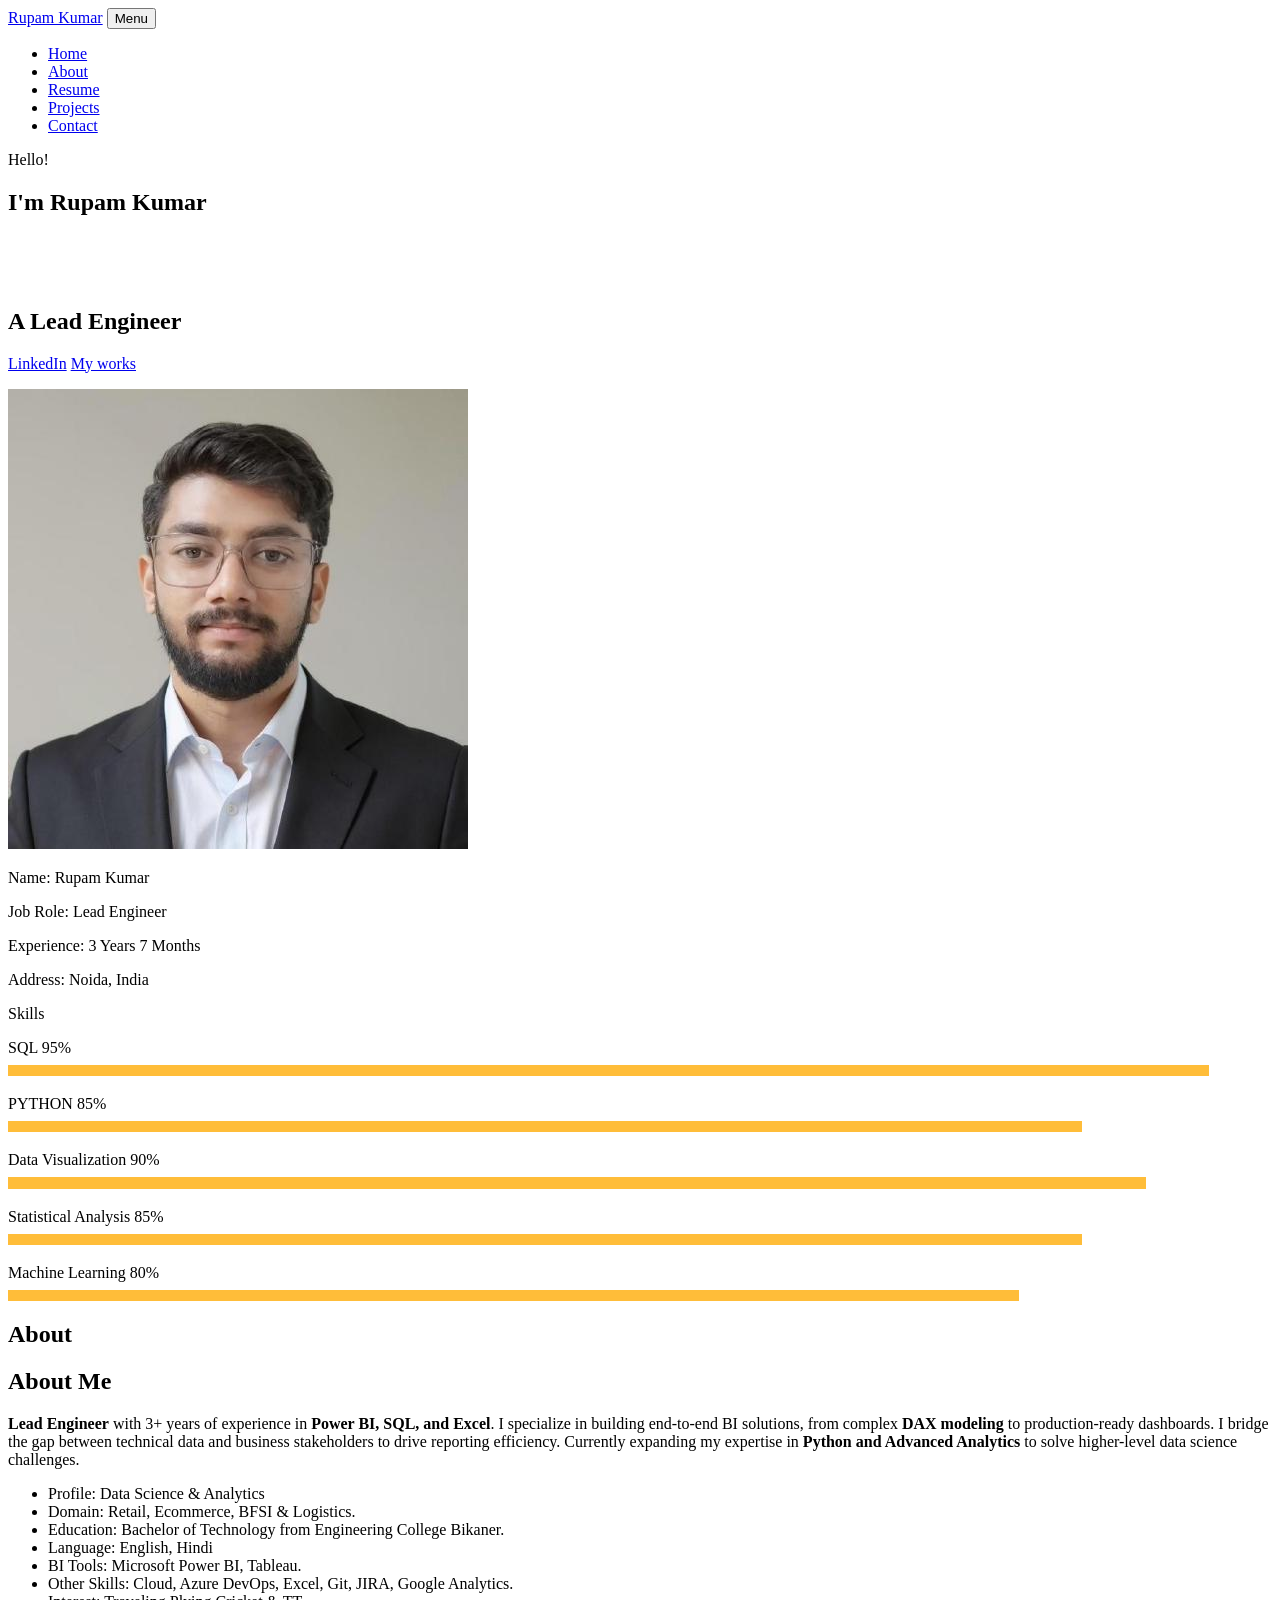
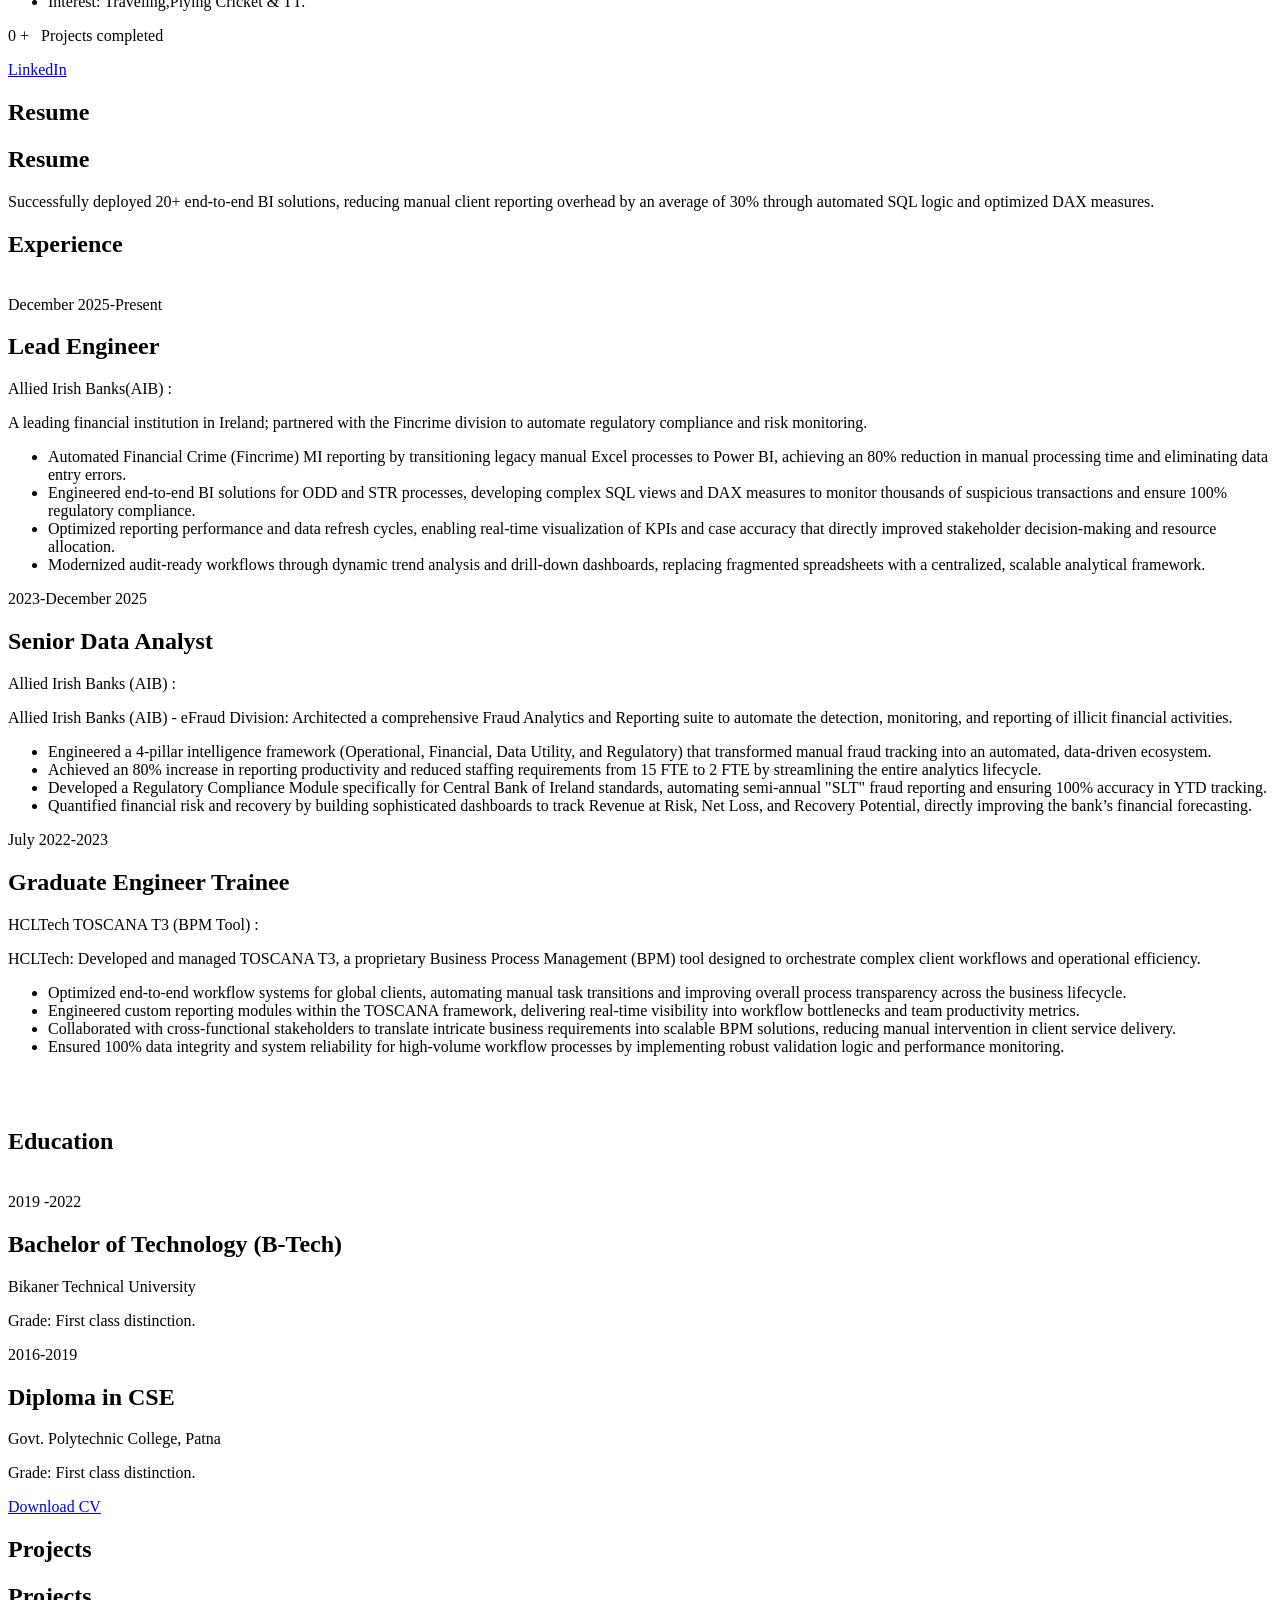
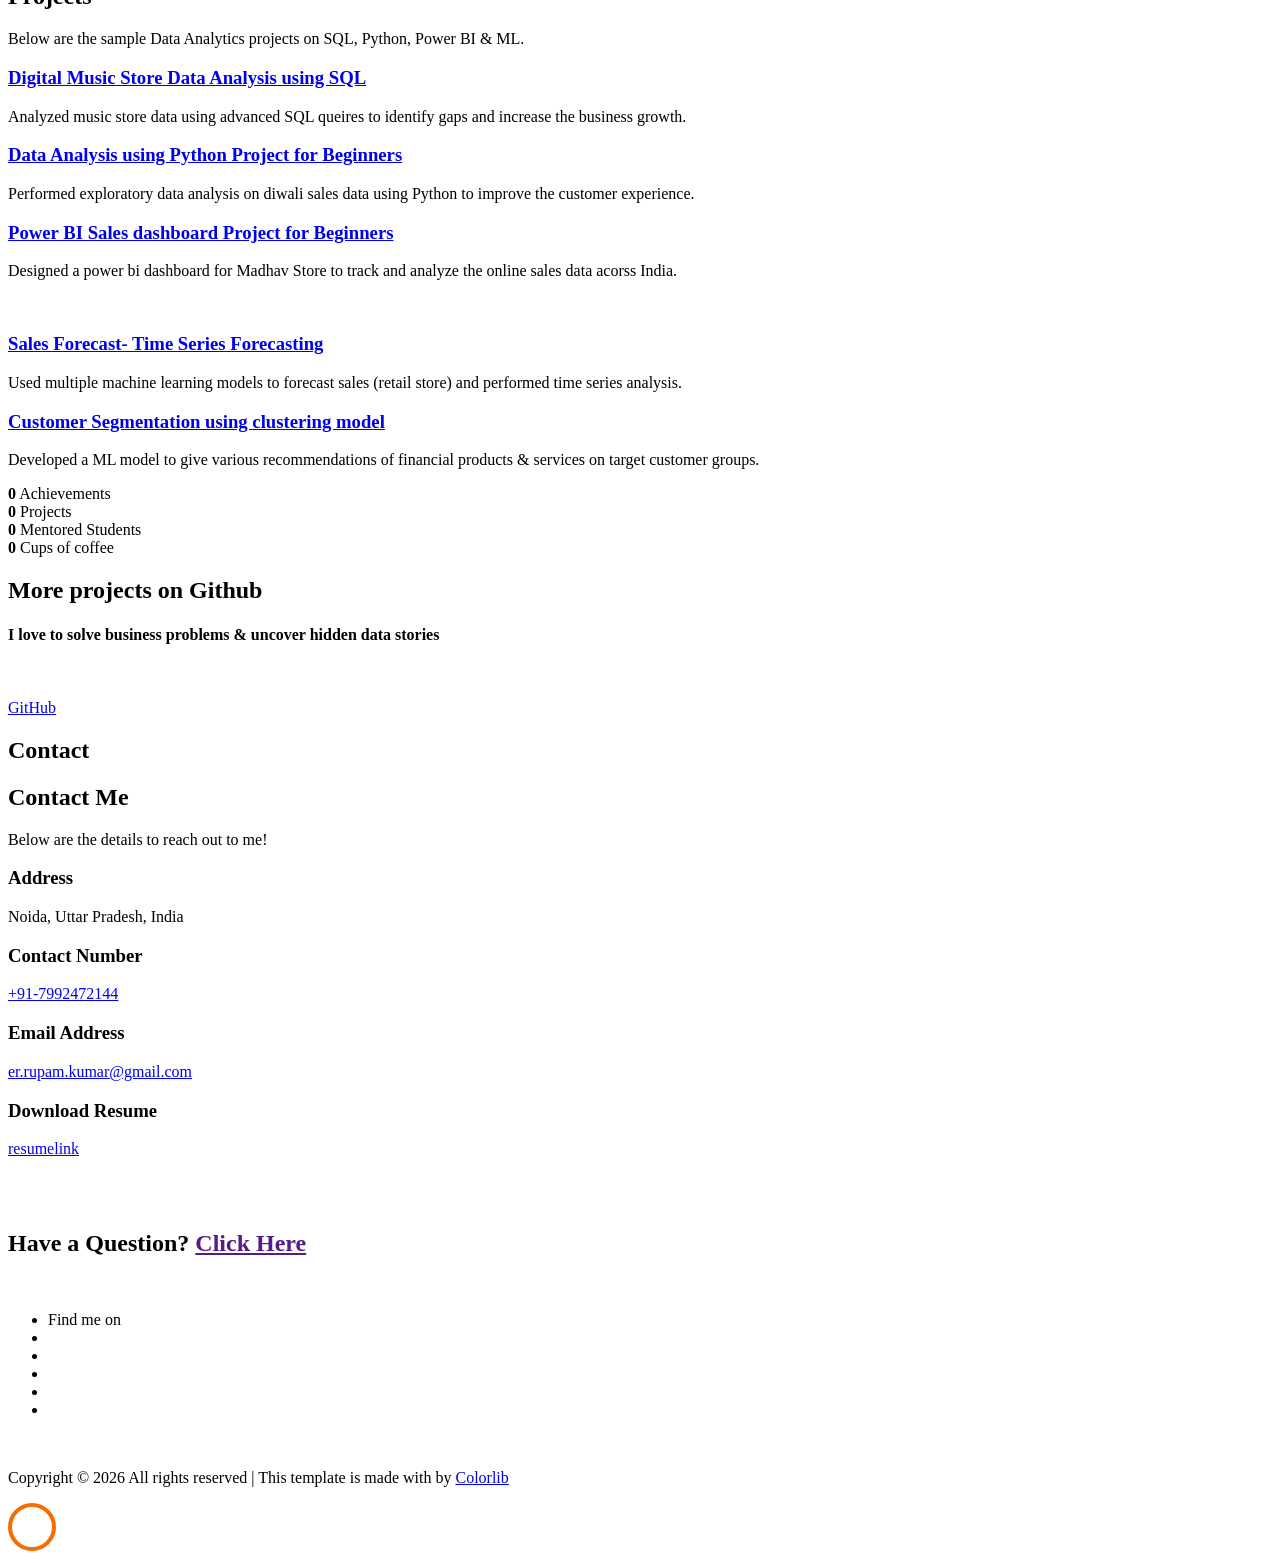
==== index.html @ 44537938 "Initial commit - portfolio website" ====
<!DOCTYPE html>
<html lang="en">

<head>
	<title>Rupam Kumar Portfolio</title>
	<meta charset="utf-8">
	<meta name="viewport" content="width=device-width, initial-scale=1, shrink-to-fit=no">

	<link href="https://fonts.googleapis.com/css?family=Poppins:100,200,300,400,500,600,700,800,900" rel="stylesheet">

	<link rel="stylesheet" href="css/open-iconic-bootstrap.min.css">
	<link rel="stylesheet" href="css/animate.css">

	<link rel="stylesheet" href="css/owl.carousel.min.css">
	<link rel="stylesheet" href="css/owl.theme.default.min.css">
	<link rel="stylesheet" href="css/magnific-popup.css">

	<link rel="stylesheet" href="css/aos.css">

	<link rel="stylesheet" href="css/ionicons.min.css">

	<link rel="stylesheet" href="css/flaticon.css">
	<link rel="stylesheet" href="css/icomoon.css">
	<link rel="stylesheet" href="css/style.css">



	<style>
		/*======================================
//--//-->   ABOUT
======================================*/

		.about-mf .box-shadow-full {
			padding-top: 4rem;
			padding-bottom: 4rem;
		}

		.about-mf .about-img {
			margin-bottom: 2rem;
		}

		.about-mf .about-img img {
			margin-left: 10px;
		}


		.skill-mf .progress {
			/* background-color: #cde1f8; */
			margin: .5rem 0 1.2rem 0;
			border-radius: 0;
			height: .7rem;
		}

		.skill-mf .progress .progress-bar {
			height: .7rem;
			background-color: #ffbd39;
		}


		/* Animation styles */
		#typing-animation {
			position: relative;
			font-size: 30px;
			font-weight: bold;
			color: rgb(255, 255, 255);
			overflow: hidden;
			white-space: nowrap;
			animation: typing 3s steps(20, end) infinite;
		}

		#typing-animation:before {
			content: "";
			/* position: absolute; */
			top: 0;
			left: 0;
			width: 0;
			height: 100%;
			background-color: #ccc;
			animation: typing-cursor 0.5s ease-in-out infinite;
		}

		@keyframes typing {
			from {
				width: 0;
			}

			to {
				width: 100%;
			}
		}

		@keyframes typing-cursor {
			from {
				width: 5px;
			}

			to {
				width: 0;
			}
		}


		/* project image zoom effect */

		.zoom-effect {
			overflow: hidden;
			transition: transform 0.3s ease-out;
		}

		.zoom-effect:hover {
			transform: scale(1.1);
		}
	</style>


</head>

<body data-spy="scroll" data-target=".site-navbar-target" data-offset="300">


	<nav class="navbar navbar-expand-lg navbar-dark ftco_navbar ftco-navbar-light site-navbar-target" id="ftco-navbar">
		<div class="container">
			<a class="navbar-brand" href="index.html">Rupam Kumar</a>
			<button class="navbar-toggler js-fh5co-nav-toggle fh5co-nav-toggle" type="button" data-toggle="collapse"
				data-target="#ftco-nav" aria-controls="ftco-nav" aria-expanded="false" aria-label="Toggle navigation">
				<span class="oi oi-menu"></span> Menu
			</button>

			<div class="collapse navbar-collapse" id="ftco-nav">
				<ul class="navbar-nav nav ml-auto">
					<li class="nav-item"><a href="#home-section" class="nav-link"><span>Home</span></a></li>
					<li class="nav-item"><a href="#about-section" class="nav-link"><span>About</span></a></li>
					<li class="nav-item"><a href="#resume-section" class="nav-link"><span>Resume</span></a></li>
					<li class="nav-item"><a href="#project-section" class="nav-link"><span>Projects</span></a></li>
					<li class="nav-item"><a href="#contact-section" class="nav-link"><span>Contact</span></a></li>
				</ul>
			</div>
		</div>
	</nav>
	<section id="home-section" class="hero">
		<div class="home-slider  owl-carousel">
			<div class="slider-item ">
				<div class="overlay"></div>
				<div class="container">
					<div class="row d-md-flex no-gutters slider-text align-items-end justify-content-end"
						data-scrollax-parent="true">
						<div class="one-third js-fullheight order-md-last img"
							style="background-image:url(images/rk1.jpeg);">
							<div class="overlay"></div>
						</div>
						<div class="one-forth d-flex  align-items-center ftco-animate"
							data-scrollax=" properties: { translateY: '70%' }">
							<div class="text">
								<span class="subheading">Hello!</span>
								<h1 class="mb-4 mt-3">I'm <span>Rupam Kumar</span></h1>

								<!-- Element to contain animated typing -->
								<span id="typing-animation"></span>

								<script>

									// Initialize the typing animation
									const typingAnimationElement = document.getElementById('typing-animation');

									// Create an array of typing text
									//const typingTexts = [
									//		'Engineer  ',
									//		'YouTuber  ',
									//		'Teacher   ',
									//];

									// Create a function to display the typing animation for a given text
									function playTypingAnimation(text) {
										// Loop through each character and add it to the element
										for (let i = 0; i < text.length; i++) {
											setTimeout(() => {
												typingAnimationElement.textContent += text[i];
											}, i * 200); // Increase the delay to slow down the typing animation
										}

										// Once the animation is complete, reset the text and start over
										setTimeout(() => {
											typingAnimationElement.textContent = '';
											playTypingAnimation(typingTexts[(typingTexts.indexOf(text) + 1) % typingTexts.length]);
										}, text.length * 200);
									}

									// Start the typing animation loop
									playTypingAnimation(typingTexts[0]);

								</script>

								<br>
								<br>
								<h2>A Lead Engineer</h2>
								<!-- <h2 class="d-flex" style="margin-bottom: 0">With over 5 years of experience</h2> -->
								<!-- <br> -->
								<p><a href="https://www.linkedin.com/in/rupam-kumar/"
										class="btn btn-primary py-3 px-4">LinkedIn</a>
									<a href="https://github.com/errupamkumar"
										class="btn btn-white btn-outline-white py-3 px-4">My works</a>
								</p>
							</div>
						</div>
					</div>
				</div>
			</div>
		</div>
	</section>



	<section class="ftco-about img ftco-section ftco-no-pb" id="about-section">
		<div class="container">
			<div class="row">
				<div class="row d-flex align-items-stretch">
					<!-- <div class="row d-flex"> -->
					<div class="col-md-6 col-lg-5 d-flex">
						<div class="img-about img d-flex align-items-stretch">
							<div class="overlay">
								<div class="row">
									<div class="col-sm-6 col-md-5">
										<div class="about-img">
											<img src="images/rupam_image.jpg" class="img-fluid rounded b-shadow-a"
												alt="">
										</div>
									</div>
									<!-- Details next to profile image -->
									<div class="col-sm-6 col-md-7">
										<div class="about-info">
											<p><span class="title-s">Name: </span> <span>Rupam Kumar</span></p>
											<p><span class="title-s">Job Role: </span> <span>Lead Engineer</span>
											</p>
											<p><span class="title-s">Experience: </span> <span>3 Years 7 Months</span>
											</p>
											<p><span class="title-s">Address: </span> <span>Noida, India</span></p>
										</div>
									</div>
								</div>

								<div class="skill-mf">
									<p class="title-s">Skills</p>
									<span>SQL</span> <span class="pull-right">95%</span>
									<div class="progress">
										<div class="progress-bar" role="progressbar" style="width: 95%;"
											aria-valuenow="95" aria-valuemin="0" aria-valuemax="100"></div>
									</div>

									<span>PYTHON</span> <span class="pull-right">85%</span>
									<div class="progress">
										<div class="progress-bar" role="progressbar" style="width: 85%"
											aria-valuenow="85" aria-valuemin="0" aria-valuemax="100"></div>
									</div>

									<span>Data Visualization</span> <span class="pull-right">90%</span>
									<div class="progress">
										<div class="progress-bar" role="progressbar" style="width: 90%"
											aria-valuenow="90" aria-valuemin="0" aria-valuemax="100"></div>
									</div>

									<span>Statistical Analysis</span> <span class="pull-right">85%</span>
									<div class="progress">
										<div class="progress-bar" role="progressbar" style="width: 85%"
											aria-valuenow="85" aria-valuemin="0" aria-valuemax="100"></div>
									</div>

									<span>Machine Learning</span> <span class="pull-right">80%</span>
									<div class="progress">
										<div class="progress-bar" role="progressbar" style="width: 80%"
											aria-valuenow="80" aria-valuemin="0" aria-valuemax="100"></div>
									</div>
								</div>
							</div>
						</div>
					</div>

					<div class="col-md-6 col-lg-7 pl-lg-5 pb-5">
						<div class="row justify-content-start pb-3">
							<div class="col-md-12 heading-section ftco-animate">

								<h1 class="big">About</h1>
								<h2 class="mb-4">About Me</h2>

								<p>
									<strong>Lead Engineer</strong> with 3+ years of experience in <strong>Power BI, SQL,
										and Excel</strong>.
									I specialize in building end-to-end BI solutions, from complex <strong>DAX
										modeling</strong> to
									production-ready dashboards. I bridge the gap between technical data and business
									stakeholders to
									drive reporting efficiency. Currently expanding my expertise in <strong>Python and
										Advanced Analytics</strong>
									to solve higher-level data science challenges.
								</p>
								<ul class="about-info mt-4 px-md-0 px-2">
									<li class="d-flex"><span>Profile:</span> <span>Data Science &amp; Analytics</span>
									</li>
									<li class="d-flex"><span>Domain:</span> <span>Retail, Ecommerce, BFSI &amp;
											Logistics.</span></li>
									<li class="d-flex"><span>Education:</span> <span>Bachelor of Technology from
											Engineering College Bikaner.</span></li>
									<li class="d-flex"><span>Language:</span> <span>English, Hindi</span></li>
									<li class="d-flex"><span>BI Tools:</span> <span>Microsoft Power BI,
											Tableau.</span></li>
									<li class="d-flex"><span>Other Skills:</span> <span>Cloud, Azure DevOps, Excel, Git,
											JIRA, Google Analytics.</span></li>
									<li class="d-flex"><span>Interest:</span> <span>Traveling,Plying Cricket &
											TT.</span></li>

								</ul>
							</div>
						</div>


						<div class="counter-wrap ftco-animate d-flex mt-md-3">
							<div class="text">
								<p class="mb-4">
									<span class="number" data-number="20">0</span> <span>+</span>
									<span>&nbsp; Projects completed</span>
								</p>
								<p><a href="https://www.linkedin.com/in/rupam-kumar/"
										class="btn btn-primary py-3 px-3">LinkedIn</a></p>
							</div>
						</div>
					</div>
				</div>
			</div>
		</div>
	</section>




	<section class="ftco-section ftco-no-pb" id="resume-section">
		<div class="container">
			<div class="row justify-content-center pb-5">
				<div class="col-md-10 heading-section text-center ftco-animate">
					<h1 class="big big-2">Resume</h1>
					<h2 class="mb-4">Resume</h2>
					<p>Successfully deployed 20+ end-to-end BI solutions, reducing manual client reporting overhead by
						an average of 30% through automated SQL logic and optimized DAX measures.</p>
				</div>
			</div>

			<div class="row">
				<h1 class="big-4">Experience</h1>
				<div class="underline"></div>
			</div>
			<br>

			<div class="row">
				<div class="col-md-6">
					<div class="resume-wrap ftco-animate">
						<span class="date">December 2025-Present</span>
						<h2>Lead Engineer</h2>
						<span class="position">Allied Irish Banks(AIB) :</span>
						<p class="mt-4">A leading financial institution in Ireland; partnered with the Fincrime division
							to automate regulatory compliance and risk monitoring.

						<ul>
							<li>Automated Financial Crime (Fincrime) MI reporting by transitioning legacy manual Excel
								processes to Power BI, achieving an 80% reduction in manual processing time and
								eliminating data entry errors.</li>
							<li>Engineered end-to-end BI solutions for ODD and STR processes, developing complex SQL
								views and
								DAX measures to monitor thousands of suspicious transactions and ensure 100% regulatory
								compliance.</li>
							<li>Optimized reporting performance and data refresh cycles, enabling real-time
								visualization of KPIs and case accuracy that directly improved stakeholder
								decision-making and resource allocation.</li>
							<li>Modernized audit-ready workflows through dynamic trend analysis and drill-down
								dashboards, replacing fragmented spreadsheets with a centralized, scalable analytical
								framework.</li>
						</ul>
						</p>
					</div>

				</div>

				<div class="col-md-6">
					<div class="resume-wrap ftco-animate">
						<span class="date">2023-December 2025</span>
						<h2>Senior Data Analyst</h2>
						<span class="position">Allied Irish Banks (AIB) :</span>
						<p class="mt-4">Allied Irish Banks (AIB) - eFraud Division: Architected a comprehensive Fraud
							Analytics and Reporting suite to automate the detection, monitoring, and reporting of
							illicit financial activities.
						<ul>
							<li>Engineered a 4-pillar intelligence framework (Operational, Financial, Data Utility, and
								Regulatory) that transformed manual fraud tracking into an automated, data-driven
								ecosystem.</li>
							<li>Achieved an 80% increase in reporting productivity and reduced staffing requirements
								from 15 FTE to 2 FTE by streamlining the entire analytics lifecycle.</li>
							<li>Developed a Regulatory Compliance Module specifically for Central Bank of Ireland
								standards, automating semi-annual "SLT" fraud reporting and ensuring 100% accuracy in
								YTD tracking.</li>
							<li>Quantified financial risk and recovery by building sophisticated dashboards to track
								Revenue at Risk, Net Loss, and Recovery Potential, directly improving the bank’s
								financial forecasting.</li>
						</ul>
						</p>
					</div>

				</div>

				<div class="col-md-12">
					<div class="resume-wrap ftco-animate">
						<span class="date">July 2022-2023</span>
						<h2>Graduate Engineer Trainee</h2>
						<span class="position">HCLTech TOSCANA T3 (BPM Tool) :</span>
						<p class="mt-4">HCLTech: Developed and managed TOSCANA T3, a proprietary Business Process
							Management (BPM) tool designed to orchestrate complex client workflows and operational
							efficiency.
						<ul>
							<li>Optimized end-to-end workflow systems for global clients, automating manual task
								transitions and improving overall process transparency across the business lifecycle.
							</li>
							<li>Engineered custom reporting modules within the TOSCANA framework, delivering real-time
								visibility into workflow bottlenecks and team productivity metrics.</li>
							<li>Collaborated with cross-functional stakeholders to translate intricate business
								requirements into scalable BPM solutions, reducing manual intervention in client service
								delivery.</li>
							<li>Ensured 100% data integrity and system reliability for high-volume workflow processes by
								implementing robust validation logic and performance monitoring.</li>
						</ul>
						</p>
					</div>

				</div>
			</div>

			<br>
			<br>

			<div class="row">
				<h1 class="big-4">Education</h1>
				<div class="underline"></div>
			</div>
			<br>

			<div class="row">
				<div class="col-md-6">
					<div class="resume-wrap ftco-animate">
						<span class="date"> 2019 -2022</span>
						<h2>Bachelor of Technology (B-Tech)</h2>
						<span class="position">Bikaner Technical University</span>
						<p class="mt-4">Grade: First class distinction.</p>
					</div>
				</div>

				<div class="col-md-6">
					<div class="resume-wrap ftco-animate">
						<span class="date">2016-2019</span>
						<h2>Diploma in CSE</h2>
						<span class="position">Govt. Polytechnic College, Patna</span>
						<p class="mt-4">Grade: First class distinction.</p>
					</div>
				</div>
			</div>

			<div class="row justify-content-center mt-5">
				<div class="col-md-6 text-center ftco-animate">
					<p><a href="#" class="btn btn-primary py-4 px-5">Download CV</a></p>
				</div>
			</div>
		</div>
	</section>



	<section class="ftco-section" id="project-section">
		<div class="container">
			<div class="row justify-content-center mb-5 pb-5">
				<div class="col-md-7 heading-section text-center ftco-animate">
					<h1 class="big big-2">Projects</h1>
					<h2 class="mb-4">Projects</h2>
					<p>Below are the sample Data Analytics projects on SQL, Python, Power BI & ML.</p>
				</div>
			</div>
			<div class="row d-flex">
				<div class="col-md-4 d-flex ftco-animate">
					<div class="blog-entry justify-content-end">
						<a href="https://github.com/errupamkumar/Sales-Analysis-using-Excel"
							class="block-20 zoom-effect" style="background-image: url('images/Proj1.png');">
						</a>
						<div class="text mt-3 float-right d-block">

							<h3 class="heading"><a
									href="https://github.com/errupamkumar/Sales-Analysis-using-Excel">Digital
									Music Store Data Analysis using SQL</a></h3>
							<p>Analyzed music store data using advanced SQL queires to identify gaps and increase the
								business growth.</p>
						</div>
					</div>
				</div>
				<div class="col-md-4 d-flex ftco-animate">
					<div class="blog-entry justify-content-end">
						<a href="https://github.com/errupamkumar/Sales-Analysis-using-Excel"
							class="block-20 zoom-effect" style="background-image: url('images/proj_2.jpg');">
						</a>
						<div class="text mt-3 float-right d-block">

							<h3 class="heading"><a
									href="https://github.com/errupamkumar/Sales-Analysis-using-Excel">Data
									Analysis using Python Project for Beginners</a></h3>
							<p>Performed exploratory data analysis on diwali sales data using Python to improve the
								customer experience.</p>
						</div>
					</div>
				</div>
				<div class="col-md-4 d-flex ftco-animate">
					<div class="blog-entry">
						<a href="https://github.com/errupamkumar/Sales-Analysis-using-Excel"
							class="block-20 zoom-effect" style="background-image: url('images/proj_3.jpg');">
						</a>
						<div class="text mt-3 float-right d-block">

							<h3 class="heading"><a
									href="https://github.com/errupamkumar/Sales-Analysis-using-Excel">Power
									BI Sales dashboard Project for Beginners</a></h3>
							<p>Designed a power bi dashboard for Madhav Store to track and analyze the online sales data
								acorss India.</p>
						</div>
					</div>
				</div>
			</div>
			<br>
			<!-- added justify-content-center to center align the last two projects -->
			<div class="row d-flex justify-content-center">
				<div class="col-md-4 d-flex ftco-animate">
					<div class="blog-entry justify-content-end">
						<a href="https://github.com/errupamkumar/Sales-Analysis-using-Excel"
							class="block-20 zoom-effect" style="background-image: url('images/proj_4.jpg');">
						</a>
						<div class="text mt-3 float-right d-block">

							<h3 class="heading"><a
									href="https://github.com/errupamkumar/Sales-Analysis-using-Excel">Sales Forecast-
									Time Series Forecasting</a></h3>
							<p>Used multiple machine learning models to forecast sales (retail store) and performed time
								series analysis.</p>
						</div>
					</div>
				</div>
				<div class="col-md-4 d-flex ftco-animate">
					<div class="blog-entry justify-content-end">
						<a href="https://github.com/errupamkumar/Sales-Analysis-using-Excel"
							class="block-20 zoom-effect" style="background-image: url('images/proj_5.jpg');">
						</a>
						<div class="text mt-3 float-right d-block">

							<h3 class="heading"><a
									href="https://github.com/errupamkumar/Sales-Analysis-using-Excel">Customer
									Segmentation using clustering model</a></h3>
							<p>Developed a ML model to give various recommendations of financial products &amp; services
								on target customer groups.</p>
						</div>
					</div>
				</div>
			</div>
		</div>
	</section>

	<section class="ftco-section ftco-no-pt ftco-no-pb ftco-counter img" id="section-counter">
		<div class="container">
			<div class="row d-md-flex align-items-center">
				<div class="col-md d-flex justify-content-center counter-wrap ftco-animate">
					<div class="block-18">
						<div class="text">
							<strong class="number" data-number="20">0</strong>
							<span>Achievements</span>
						</div>
					</div>
				</div>
				<div class="col-md d-flex justify-content-center counter-wrap ftco-animate">
					<div class="block-18">
						<div class="text">
							<strong class="number" data-number="30">0</strong>
							<span>Projects</span>
						</div>
					</div>
				</div>
				<div class="col-md d-flex justify-content-center counter-wrap ftco-animate">
					<div class="block-18">
						<div class="text">
							<strong class="number" data-number="1000">0</strong>
							<span>Mentored Students</span>
						</div>
					</div>
				</div>
				<div class="col-md d-flex justify-content-center counter-wrap ftco-animate">
					<div class="block-18">
						<div class="text">
							<strong class="number" data-number="500">0</strong>
							<span>Cups of coffee</span>
						</div>
					</div>
				</div>
			</div>
		</div>

		<div class="ftco-section ftco-hireme img margin-top" style="background-image: url(images/bg_1.jpg)">
			<!-- <div class="container"> -->
			<div class="row justify-content-center">
				<div class="col-md-7 ftco-animate text-center">
					<h2>More projects on<span> Github </span> </h2>
					<div class="heading">
						<h4> I love to solve business problems &amp; uncover hidden data stories </h4>
						<br>
						<p><a href="https://github.com/errupamkumar" class="btn btn-primary py-3 px-5">GitHub</a></p>
					</div>
				</div>
			</div>
			<!-- </div> -->
		</div>
	</section>



	<section class="ftco-section contact-section ftco-no-pb" id="contact-section">
		<div class="container">
			<div class="row justify-content-center mb-5 pb-3">
				<div class="col-md-7 heading-section text-center ftco-animate">
					<h1 class="big big-2">Contact</h1>
					<h2 class="mb-4">Contact Me</h2>
					<p>Below are the details to reach out to me!</p>
				</div>
			</div>

			<div class="row d-flex contact-info mb-5">
				<div class="col-md-6 col-lg-3 d-flex ftco-animate">
					<div class="align-self-stretch box p-4 text-center">
						<div class="icon d-flex align-items-center justify-content-center">
							<span class="icon-map-signs"></span>
						</div>
						<h3 class="mb-4">Address</h3>
						<p>Noida, Uttar Pradesh, India</p>
					</div>
				</div>
				<div class="col-md-6 col-lg-3 d-flex ftco-animate">
					<div class="align-self-stretch box p-4 text-center">
						<div class="icon d-flex align-items-center justify-content-center">
							<span class="icon-phone2"></span>
						</div>
						<h3 class="mb-4">Contact Number</h3>
						<p><a href="tel://0101010101">+91-7992472144</a></p>
					</div>
				</div>
				<div class="col-md-6 col-lg-3 d-flex ftco-animate">
					<div class="align-self-stretch box p-4 text-center">
						<div class="icon d-flex align-items-center justify-content-center">
							<span class="icon-paper-plane"></span>
						</div>
						<h3 class="mb-4">Email Address</h3>
						<p><a href="mailto:info@yoursite.com">er.rupam.kumar@gmail.com</a></p>
					</div>
				</div>
				<div class="col-md-6 col-lg-3 d-flex ftco-animate">
					<div class="align-self-stretch box p-4 text-center">
						<div class="icon d-flex align-items-center justify-content-center">
							<span class="icon-globe"></span>
						</div>
						<h3 class="mb-4">Download Resume</h3>
						<p><a href="#">resumelink</a></p>
					</div>
				</div>

				<div class="container">
					<br>
					<br>
					<div class="row justify-content-center">
						<div class="col-md-7 ftco-animate text-center">
							<h2>Have a<span> Question? </span> <a href="" class="btn btn-primary py-3 px-5">Click
									Here</a> </h2>
						</div>
					</div>
					<br>
					<ul class="ftco-footer-social list-unstyled d-flex justify-content-center align-items-center mb-0">
						<li class="ftco-animate normal-txt">Find me on </li>
						<li class="ftco-animate"><a href=""><span class="icon-youtube"></span></a></li>
						<li class="ftco-animate"><a href=""><span class="icon-linkedin"></span></a></li>
						<li class="ftco-animate"><a href=""><span class="icon-twitter"></span></a></li>
						<li class="ftco-animate"><a href=""><span class="icon-facebook"></span></a></li>
						<li class="ftco-animate"><a href=""><span class="icon-instagram"></span></a></li>
					</ul>
					<br>
				</div>
			</div>
	</section>




	<footer class="ftco-footer ftco-section">
		<div class="container">
			<div class="row">
				<div class="col-md-12 text-center">

					<p><!-- Link back to Colorlib can't be removed. Template is licensed under CC BY 3.0. -->
						Copyright &copy;
						<script>document.write(new Date().getFullYear());</script> All rights reserved | This template
						is made with <i class="icon-heart color-danger" aria-hidden="true"></i> by <a
							href="https://colorlib.com" target="_blank">Colorlib</a>
						<!-- Link back to Colorlib can't be removed. Template is licensed under CC BY 3.0. -->
					</p>
				</div>
			</div>
		</div>
	</footer>


	<!-- loader -->
	<div id="ftco-loader" class="show fullscreen"><svg class="circular" width="48px" height="48px">
			<circle class="path-bg" cx="24" cy="24" r="22" fill="none" stroke-width="4" stroke="#eeeeee" />
			<circle class="path" cx="24" cy="24" r="22" fill="none" stroke-width="4" stroke-miterlimit="10"
				stroke="#F96D00" />
		</svg></div>


	<script src="js/jquery.min.js"></script>
	<script src="js/jquery-migrate-3.0.1.min.js"></script>
	<script src="js/popper.min.js"></script>
	<script src="js/bootstrap.min.js"></script>
	<script src="js/jquery.easing.1.3.js"></script>
	<script src="js/jquery.waypoints.min.js"></script>
	<script src="js/jquery.stellar.min.js"></script>
	<script src="js/owl.carousel.min.js"></script>
	<script src="js/jquery.magnific-popup.min.js"></script>
	<script src="js/aos.js"></script>
	<script src="js/jquery.animateNumber.min.js"></script>
	<script src="js/scrollax.min.js"></script>

	<script src="js/main.js"></script>

</body>

</html>
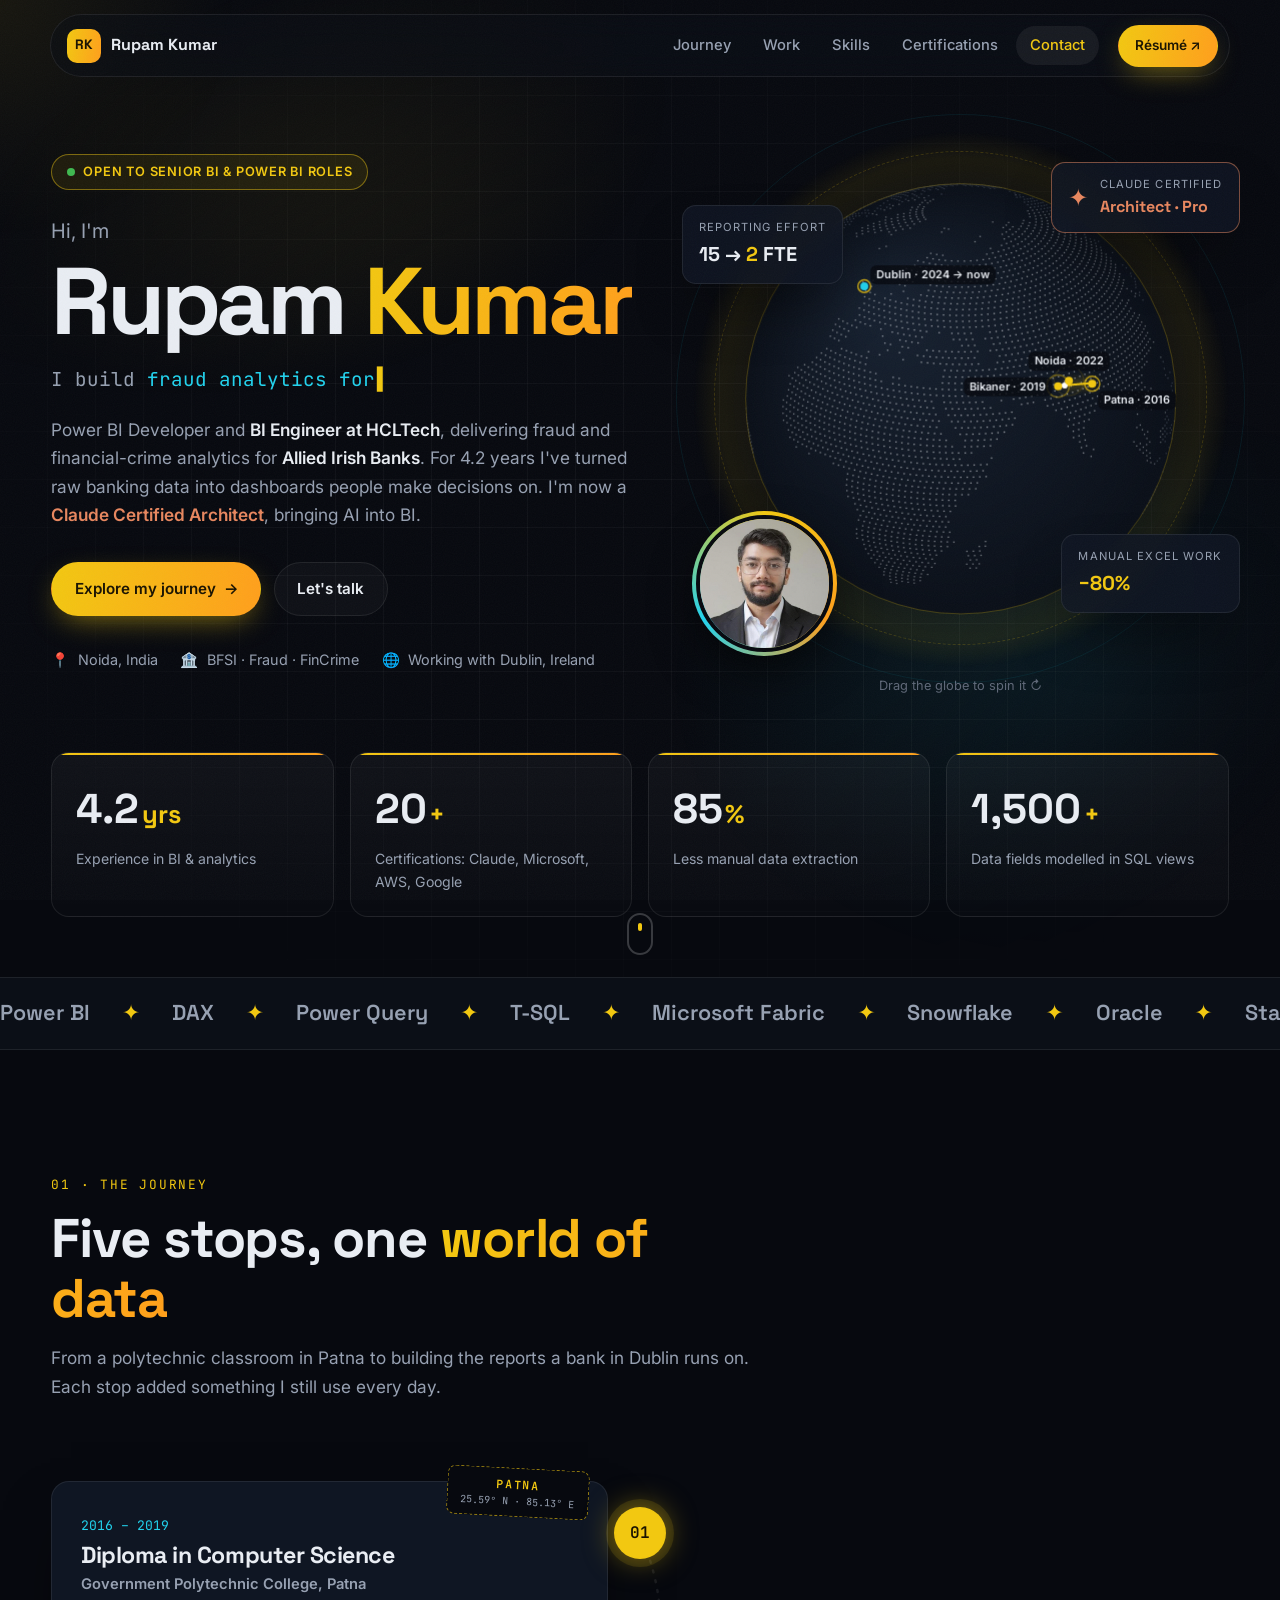
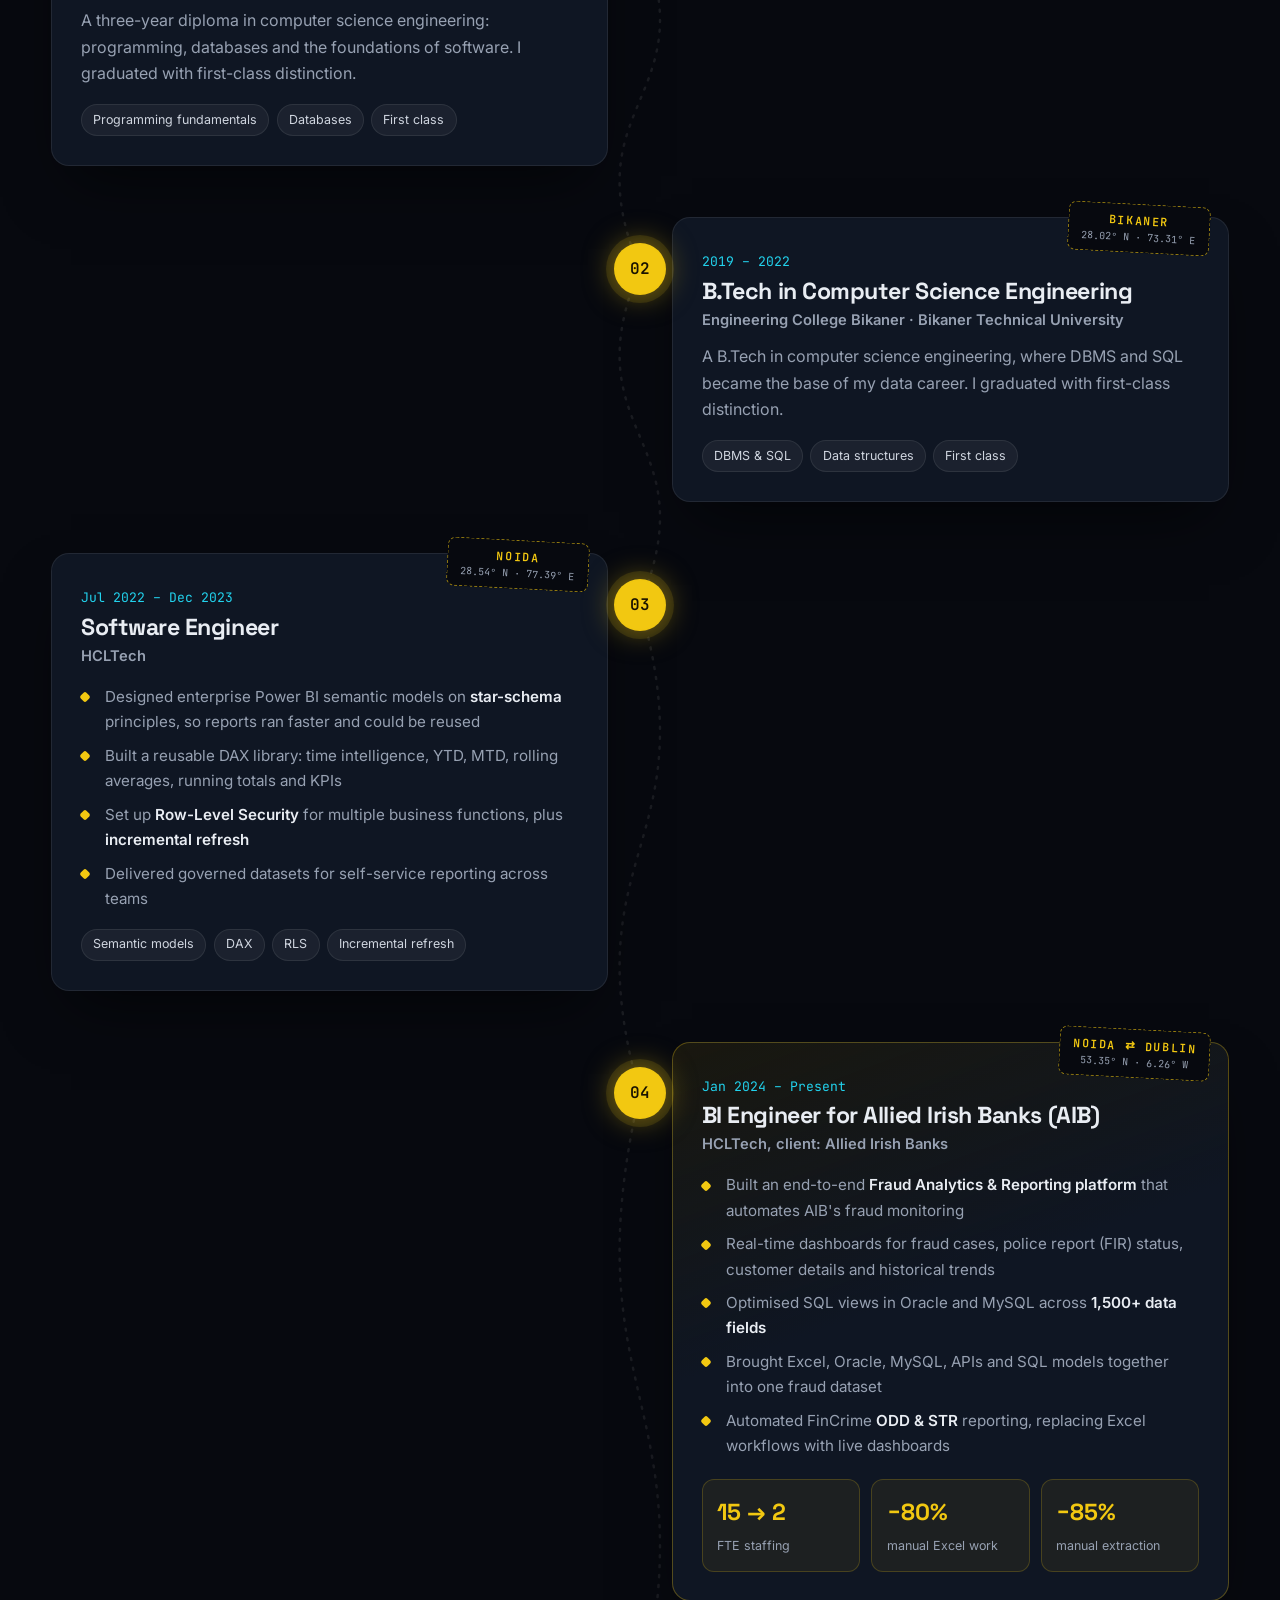
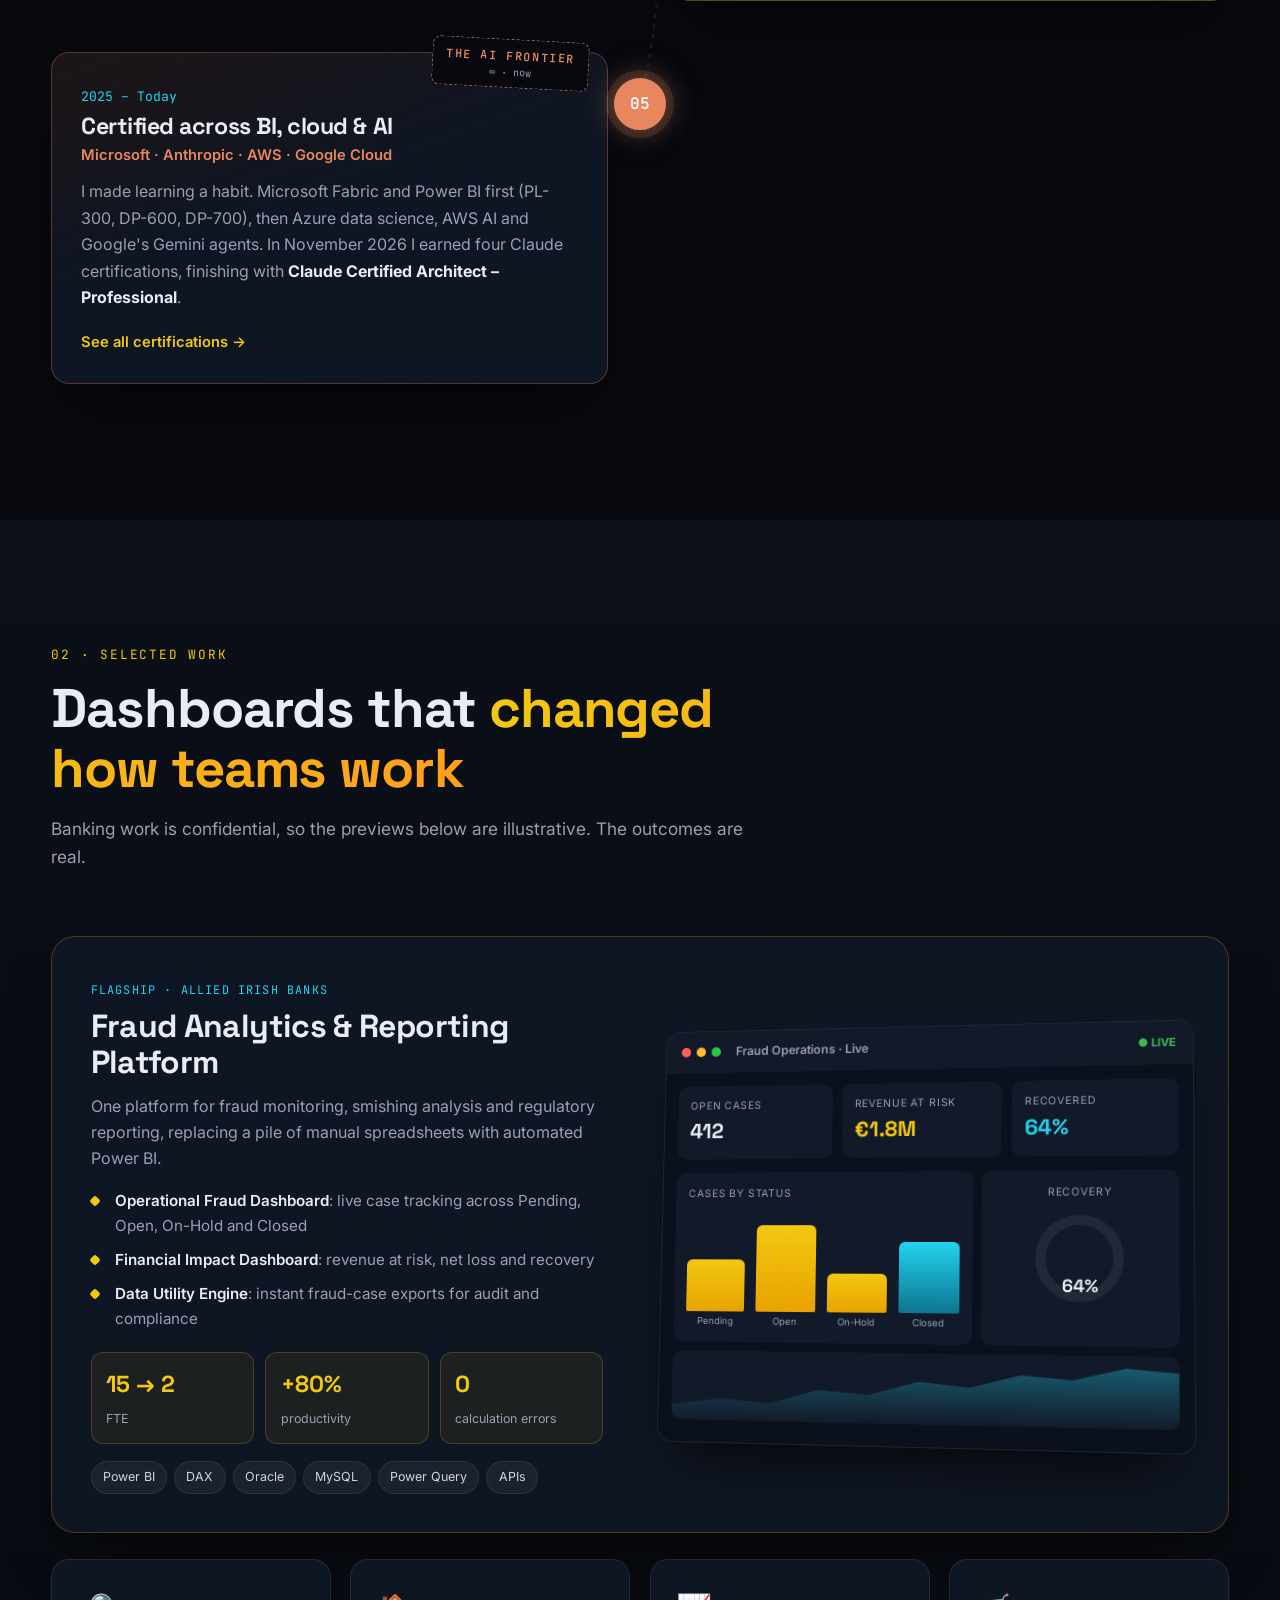
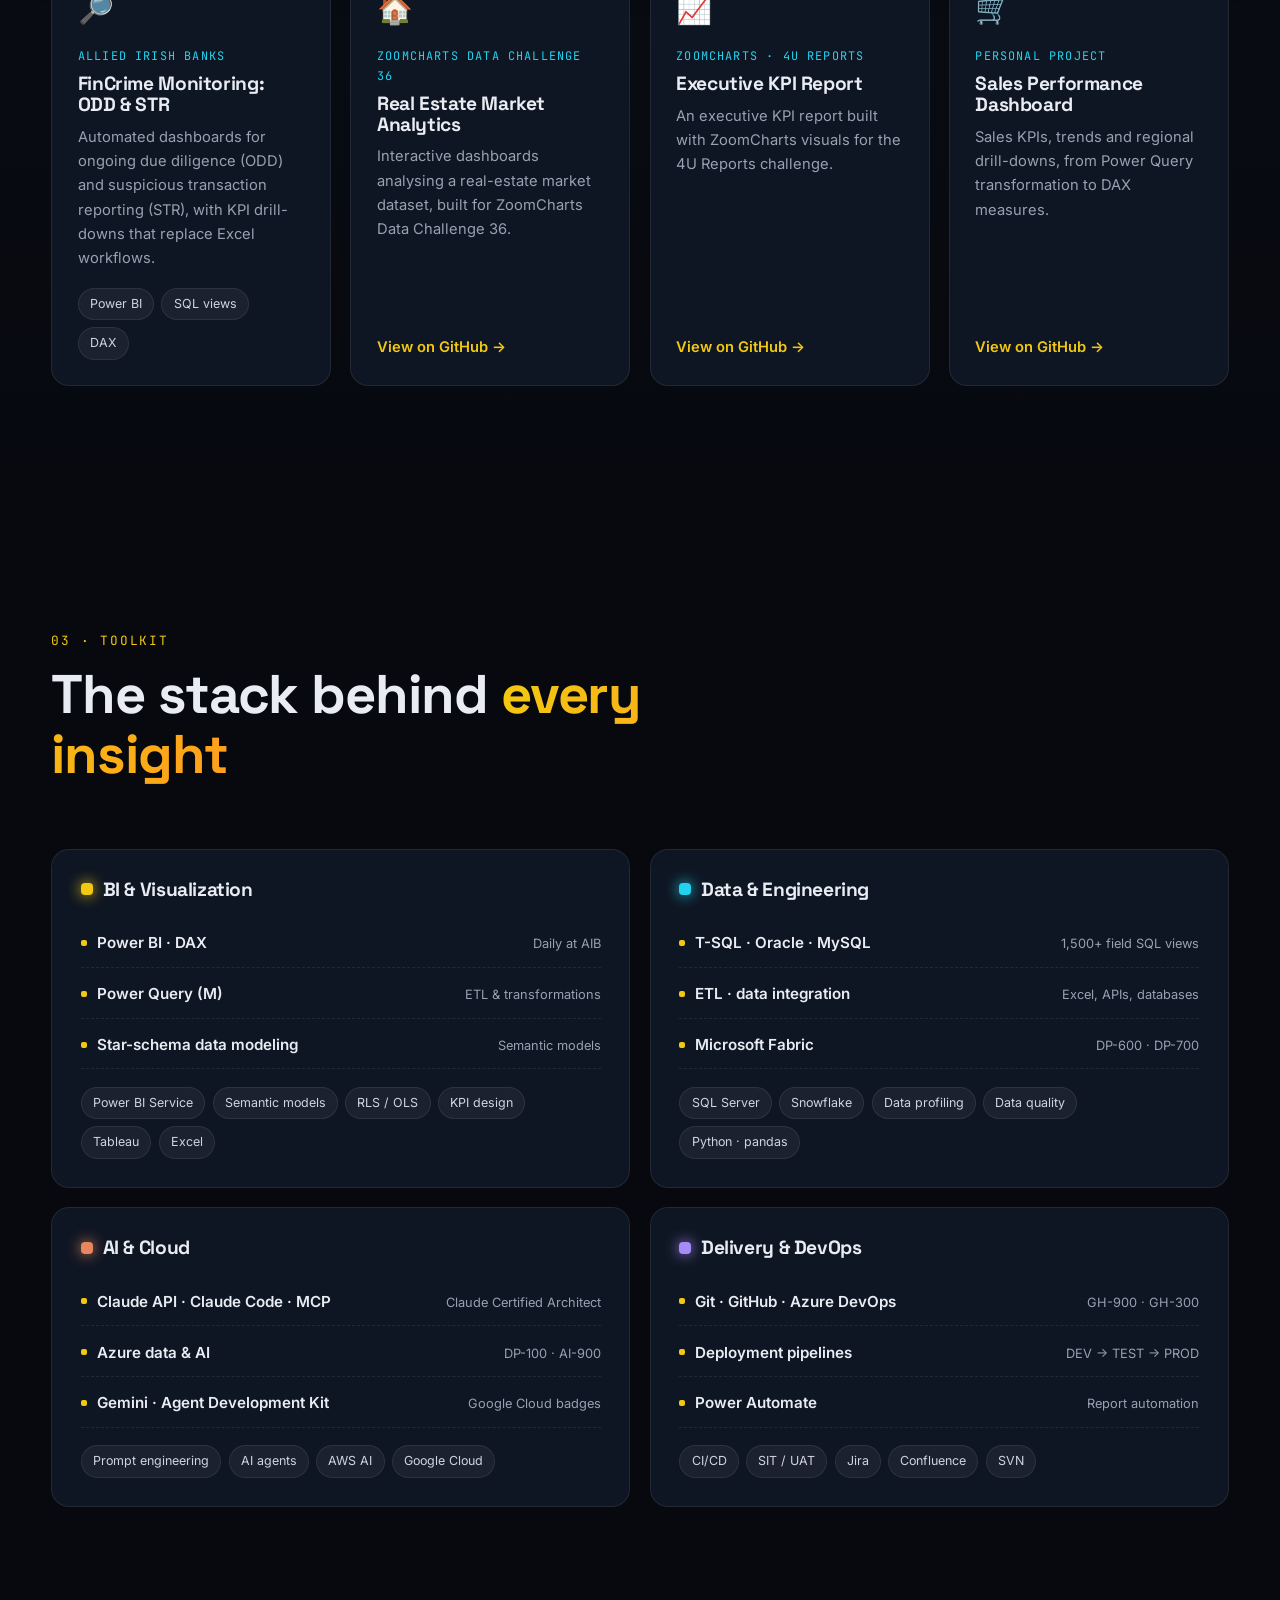
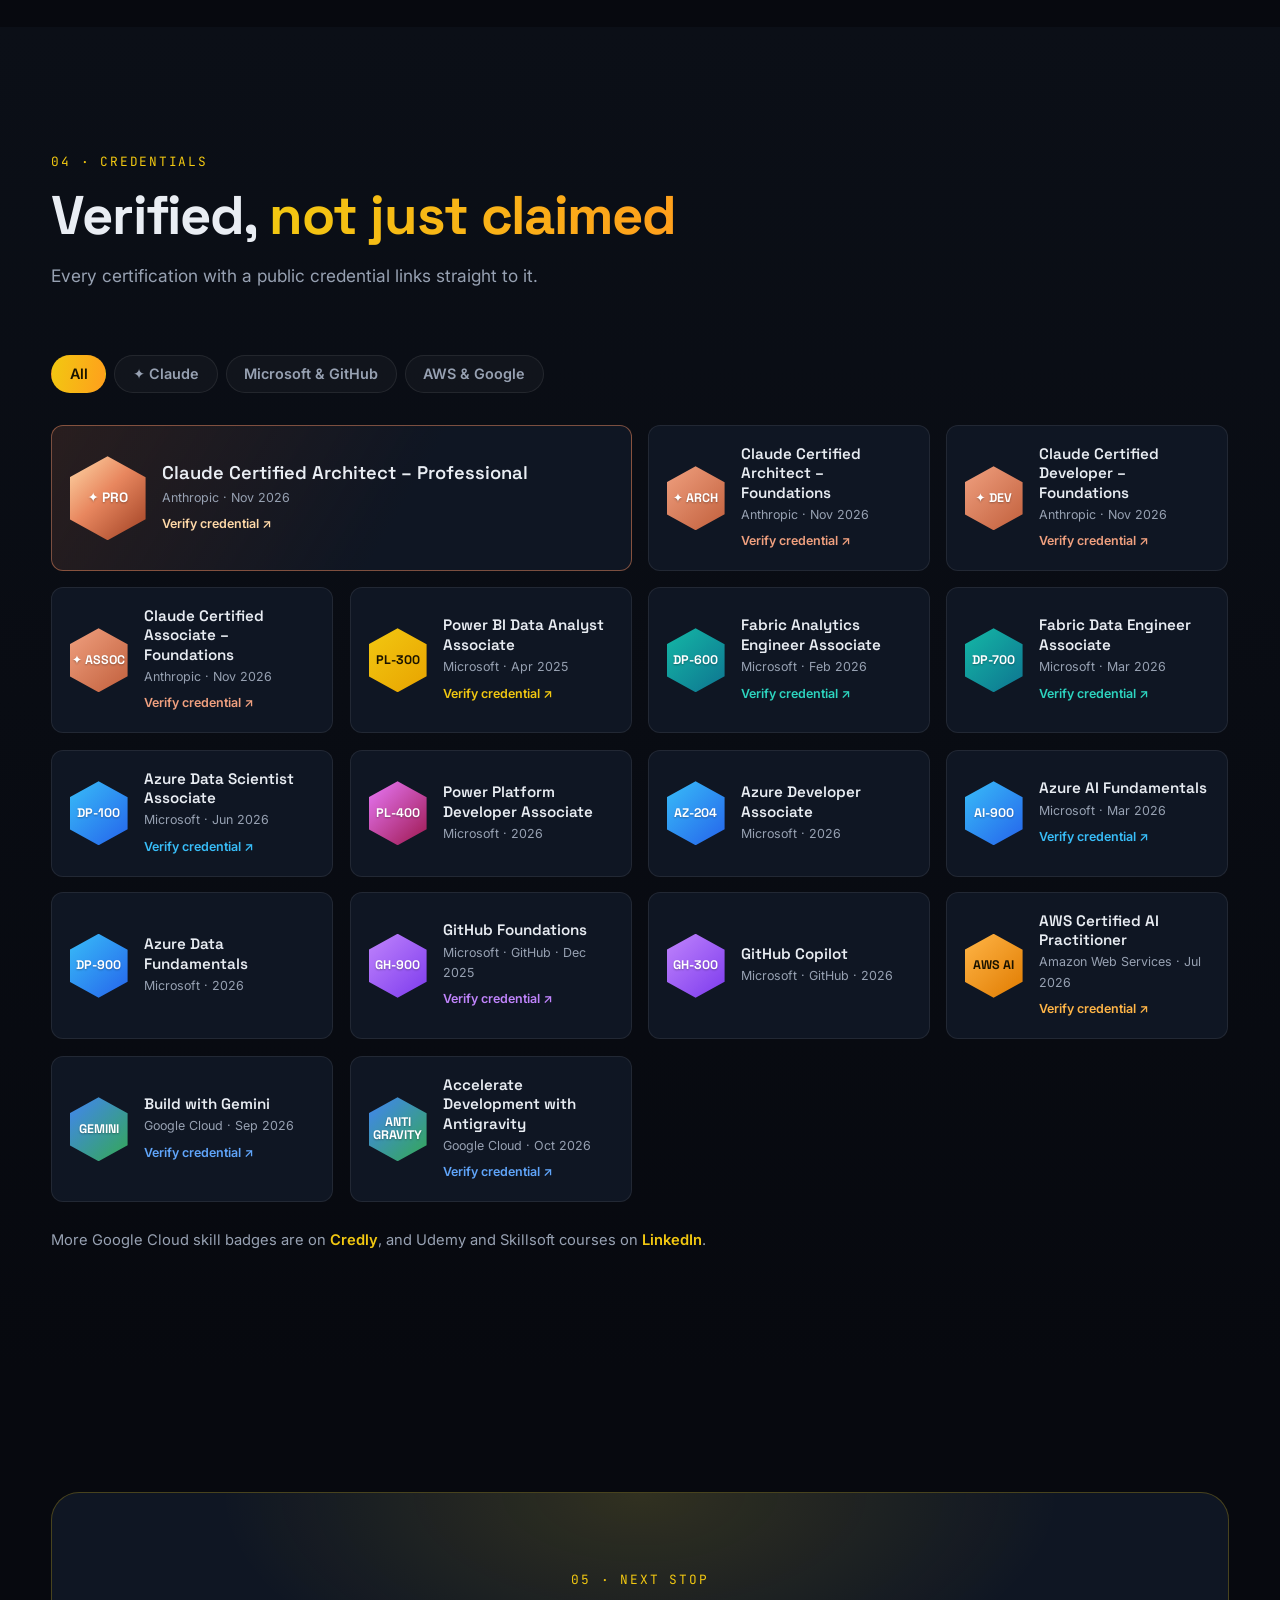
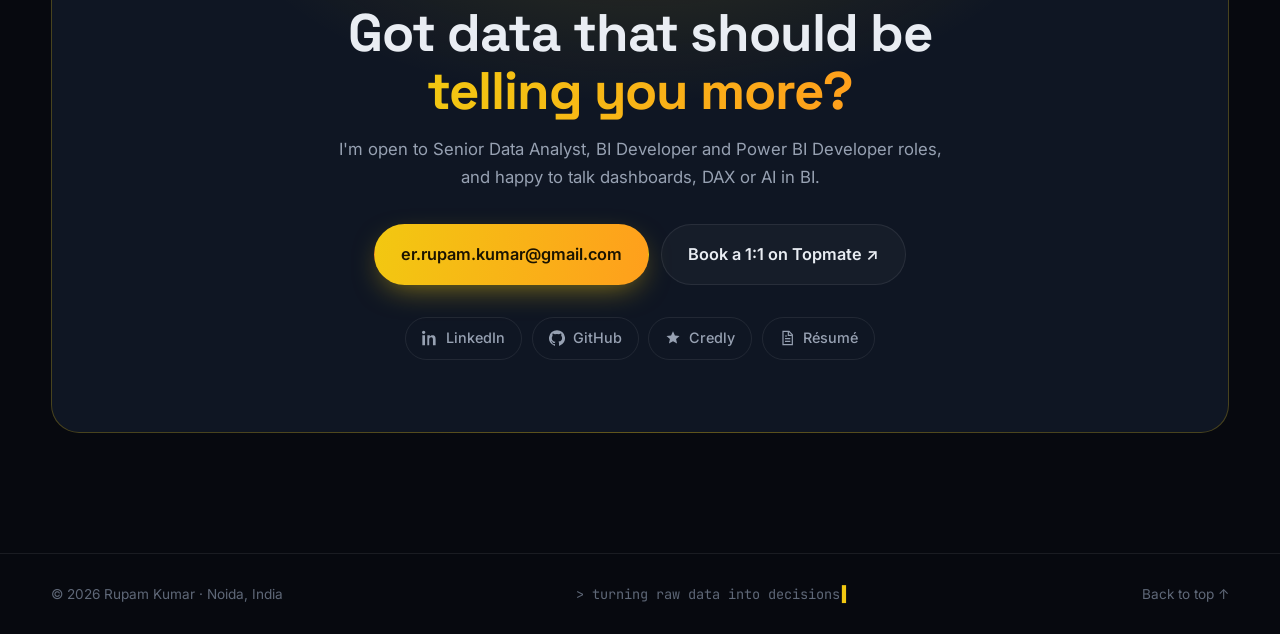
==== commit f13ab432: "Rebuild portfolio from scratch: journey-around-the-world design Single-page static site matching the" ====
--- a/index.html
+++ b/index.html
@@ -1,737 +1,376 @@
 <!DOCTYPE html>
 <html lang="en">
-
 <head>
-	<title>Rupam Kumar Portfolio</title>
-	<meta charset="utf-8">
-	<meta name="viewport" content="width=device-width, initial-scale=1, shrink-to-fit=no">
-
-	<link href="https://fonts.googleapis.com/css?family=Poppins:100,200,300,400,500,600,700,800,900" rel="stylesheet">
-
-	<link rel="stylesheet" href="css/open-iconic-bootstrap.min.css">
-	<link rel="stylesheet" href="css/animate.css">
-
-	<link rel="stylesheet" href="css/owl.carousel.min.css">
-	<link rel="stylesheet" href="css/owl.theme.default.min.css">
-	<link rel="stylesheet" href="css/magnific-popup.css">
-
-	<link rel="stylesheet" href="css/aos.css">
-
-	<link rel="stylesheet" href="css/ionicons.min.css">
-
-	<link rel="stylesheet" href="css/flaticon.css">
-	<link rel="stylesheet" href="css/icomoon.css">
-	<link rel="stylesheet" href="css/style.css">
-
-
-
-	<style>
-		/*======================================
-//--//-->   ABOUT
-======================================*/
-
-		.about-mf .box-shadow-full {
-			padding-top: 4rem;
-			padding-bottom: 4rem;
-		}
-
-		.about-mf .about-img {
-			margin-bottom: 2rem;
-		}
-
-		.about-mf .about-img img {
-			margin-left: 10px;
-		}
-
-
-		.skill-mf .progress {
-			/* background-color: #cde1f8; */
-			margin: .5rem 0 1.2rem 0;
-			border-radius: 0;
-			height: .7rem;
-		}
-
-		.skill-mf .progress .progress-bar {
-			height: .7rem;
-			background-color: #ffbd39;
-		}
-
-
-		/* Animation styles */
-		#typing-animation {
-			position: relative;
-			font-size: 30px;
-			font-weight: bold;
-			color: rgb(255, 255, 255);
-			overflow: hidden;
-			white-space: nowrap;
-			animation: typing 3s steps(20, end) infinite;
-		}
-
-		#typing-animation:before {
-			content: "";
-			/* position: absolute; */
-			top: 0;
-			left: 0;
-			width: 0;
-			height: 100%;
-			background-color: #ccc;
-			animation: typing-cursor 0.5s ease-in-out infinite;
-		}
-
-		@keyframes typing {
-			from {
-				width: 0;
-			}
-
-			to {
-				width: 100%;
-			}
-		}
-
-		@keyframes typing-cursor {
-			from {
-				width: 5px;
-			}
-
-			to {
-				width: 0;
-			}
-		}
-
-
-		/* project image zoom effect */
-
-		.zoom-effect {
-			overflow: hidden;
-			transition: transform 0.3s ease-out;
-		}
-
-		.zoom-effect:hover {
-			transform: scale(1.1);
-		}
-	</style>
-
-
+  <meta charset="UTF-8" />
+  <meta name="viewport" content="width=device-width, initial-scale=1" />
+  <title>Rupam Kumar · Power BI Developer &amp; Claude Certified Architect</title>
+  <meta name="description" content="Rupam Kumar is a Power BI Developer and BI Engineer at HCLTech with 4.2 years building fraud and financial-crime analytics for Allied Irish Banks. Claude Certified Architect, Microsoft PL-300, DP-600 and DP-700 certified." />
+  <meta name="theme-color" content="#07090f" />
+  <meta property="og:title" content="Rupam Kumar · Power BI Developer &amp; Claude Certified Architect" />
+  <meta property="og:description" content="4.2 years turning raw banking data into decisions. Fraud & FinCrime analytics, Power BI, DAX, SQL, Microsoft Fabric and AI." />
+  <meta property="og:image" content="https://errupamkumar.github.io/portfolio-website_prod/assets/img/rupam.jpg" />
+  <meta property="og:type" content="website" />
+  <link rel="icon" href="assets/img/favicon.svg" type="image/svg+xml" />
+  <link rel="preconnect" href="https://fonts.googleapis.com" />
+  <link rel="preconnect" href="https://fonts.gstatic.com" crossorigin />
+  <link href="https://fonts.googleapis.com/css2?family=Inter:wght@400;500;600;700&family=JetBrains+Mono:wght@400;600&family=Space+Grotesk:wght@500;600;700&display=swap" rel="stylesheet" />
+  <link rel="stylesheet" href="assets/css/style.css" />
+  <script type="application/ld+json">
+  {"@context":"https://schema.org","@type":"Person","name":"Rupam Kumar","jobTitle":"Power BI Developer / BI Engineer","worksFor":{"@type":"Organization","name":"HCLTech"},"address":{"@type":"PostalAddress","addressLocality":"Noida","addressCountry":"IN"},"email":"mailto:er.rupam.kumar@gmail.com","url":"https://errupamkumar.github.io/portfolio-website_prod/","sameAs":["https://www.linkedin.com/in/rupam-kumar/","https://github.com/errupamkumar","https://topmate.io/rupam_kumar10","https://www.credly.com/users/rupam-kumar.538c2647"]}
+  </script>
 </head>
-
-<body data-spy="scroll" data-target=".site-navbar-target" data-offset="300">
-
-
-	<nav class="navbar navbar-expand-lg navbar-dark ftco_navbar ftco-navbar-light site-navbar-target" id="ftco-navbar">
-		<div class="container">
-			<a class="navbar-brand" href="index.html">Rupam Kumar</a>
-			<button class="navbar-toggler js-fh5co-nav-toggle fh5co-nav-toggle" type="button" data-toggle="collapse"
-				data-target="#ftco-nav" aria-controls="ftco-nav" aria-expanded="false" aria-label="Toggle navigation">
-				<span class="oi oi-menu"></span> Menu
-			</button>
-
-			<div class="collapse navbar-collapse" id="ftco-nav">
-				<ul class="navbar-nav nav ml-auto">
-					<li class="nav-item"><a href="#home-section" class="nav-link"><span>Home</span></a></li>
-					<li class="nav-item"><a href="#about-section" class="nav-link"><span>About</span></a></li>
-					<li class="nav-item"><a href="#resume-section" class="nav-link"><span>Resume</span></a></li>
-					<li class="nav-item"><a href="#project-section" class="nav-link"><span>Projects</span></a></li>
-					<li class="nav-item"><a href="#contact-section" class="nav-link"><span>Contact</span></a></li>
-				</ul>
-			</div>
-		</div>
-	</nav>
-	<section id="home-section" class="hero">
-		<div class="home-slider  owl-carousel">
-			<div class="slider-item ">
-				<div class="overlay"></div>
-				<div class="container">
-					<div class="row d-md-flex no-gutters slider-text align-items-end justify-content-end"
-						data-scrollax-parent="true">
-						<div class="one-third js-fullheight order-md-last img"
-							style="background-image:url(images/rk1.jpeg);">
-							<div class="overlay"></div>
-						</div>
-						<div class="one-forth d-flex  align-items-center ftco-animate"
-							data-scrollax=" properties: { translateY: '70%' }">
-							<div class="text">
-								<span class="subheading">Hello!</span>
-								<h1 class="mb-4 mt-3">I'm <span>Rupam Kumar</span></h1>
-
-								<!-- Element to contain animated typing -->
-								<span id="typing-animation"></span>
-
-								<script>
-
-									// Initialize the typing animation
-									const typingAnimationElement = document.getElementById('typing-animation');
-
-									// Create an array of typing text
-									//const typingTexts = [
-									//		'Engineer  ',
-									//		'YouTuber  ',
-									//		'Teacher   ',
-									//];
-
-									// Create a function to display the typing animation for a given text
-									function playTypingAnimation(text) {
-										// Loop through each character and add it to the element
-										for (let i = 0; i < text.length; i++) {
-											setTimeout(() => {
-												typingAnimationElement.textContent += text[i];
-											}, i * 200); // Increase the delay to slow down the typing animation
-										}
-
-										// Once the animation is complete, reset the text and start over
-										setTimeout(() => {
-											typingAnimationElement.textContent = '';
-											playTypingAnimation(typingTexts[(typingTexts.indexOf(text) + 1) % typingTexts.length]);
-										}, text.length * 200);
-									}
-
-									// Start the typing animation loop
-									playTypingAnimation(typingTexts[0]);
-
-								</script>
-
-								<br>
-								<br>
-								<h2>A Lead Engineer</h2>
-								<!-- <h2 class="d-flex" style="margin-bottom: 0">With over 5 years of experience</h2> -->
-								<!-- <br> -->
-								<p><a href="https://www.linkedin.com/in/rupam-kumar/"
-										class="btn btn-primary py-3 px-4">LinkedIn</a>
-									<a href="https://github.com/errupamkumar"
-										class="btn btn-white btn-outline-white py-3 px-4">My works</a>
-								</p>
-							</div>
-						</div>
-					</div>
-				</div>
-			</div>
-		</div>
-	</section>
-
-
-
-	<section class="ftco-about img ftco-section ftco-no-pb" id="about-section">
-		<div class="container">
-			<div class="row">
-				<div class="row d-flex align-items-stretch">
-					<!-- <div class="row d-flex"> -->
-					<div class="col-md-6 col-lg-5 d-flex">
-						<div class="img-about img d-flex align-items-stretch">
-							<div class="overlay">
-								<div class="row">
-									<div class="col-sm-6 col-md-5">
-										<div class="about-img">
-											<img src="images/rupam_image.jpg" class="img-fluid rounded b-shadow-a"
-												alt="">
-										</div>
-									</div>
-									<!-- Details next to profile image -->
-									<div class="col-sm-6 col-md-7">
-										<div class="about-info">
-											<p><span class="title-s">Name: </span> <span>Rupam Kumar</span></p>
-											<p><span class="title-s">Job Role: </span> <span>Lead Engineer</span>
-											</p>
-											<p><span class="title-s">Experience: </span> <span>3 Years 7 Months</span>
-											</p>
-											<p><span class="title-s">Address: </span> <span>Noida, India</span></p>
-										</div>
-									</div>
-								</div>
-
-								<div class="skill-mf">
-									<p class="title-s">Skills</p>
-									<span>SQL</span> <span class="pull-right">95%</span>
-									<div class="progress">
-										<div class="progress-bar" role="progressbar" style="width: 95%;"
-											aria-valuenow="95" aria-valuemin="0" aria-valuemax="100"></div>
-									</div>
-
-									<span>PYTHON</span> <span class="pull-right">85%</span>
-									<div class="progress">
-										<div class="progress-bar" role="progressbar" style="width: 85%"
-											aria-valuenow="85" aria-valuemin="0" aria-valuemax="100"></div>
-									</div>
-
-									<span>Data Visualization</span> <span class="pull-right">90%</span>
-									<div class="progress">
-										<div class="progress-bar" role="progressbar" style="width: 90%"
-											aria-valuenow="90" aria-valuemin="0" aria-valuemax="100"></div>
-									</div>
-
-									<span>Statistical Analysis</span> <span class="pull-right">85%</span>
-									<div class="progress">
-										<div class="progress-bar" role="progressbar" style="width: 85%"
-											aria-valuenow="85" aria-valuemin="0" aria-valuemax="100"></div>
-									</div>
-
-									<span>Machine Learning</span> <span class="pull-right">80%</span>
-									<div class="progress">
-										<div class="progress-bar" role="progressbar" style="width: 80%"
-											aria-valuenow="80" aria-valuemin="0" aria-valuemax="100"></div>
-									</div>
-								</div>
-							</div>
-						</div>
-					</div>
-
-					<div class="col-md-6 col-lg-7 pl-lg-5 pb-5">
-						<div class="row justify-content-start pb-3">
-							<div class="col-md-12 heading-section ftco-animate">
-
-								<h1 class="big">About</h1>
-								<h2 class="mb-4">About Me</h2>
-
-								<p>
-									<strong>Lead Engineer</strong> with 3+ years of experience in <strong>Power BI, SQL,
-										and Excel</strong>.
-									I specialize in building end-to-end BI solutions, from complex <strong>DAX
-										modeling</strong> to
-									production-ready dashboards. I bridge the gap between technical data and business
-									stakeholders to
-									drive reporting efficiency. Currently expanding my expertise in <strong>Python and
-										Advanced Analytics</strong>
-									to solve higher-level data science challenges.
-								</p>
-								<ul class="about-info mt-4 px-md-0 px-2">
-									<li class="d-flex"><span>Profile:</span> <span>Data Science &amp; Analytics</span>
-									</li>
-									<li class="d-flex"><span>Domain:</span> <span>Retail, Ecommerce, BFSI &amp;
-											Logistics.</span></li>
-									<li class="d-flex"><span>Education:</span> <span>Bachelor of Technology from
-											Engineering College Bikaner.</span></li>
-									<li class="d-flex"><span>Language:</span> <span>English, Hindi</span></li>
-									<li class="d-flex"><span>BI Tools:</span> <span>Microsoft Power BI,
-											Tableau.</span></li>
-									<li class="d-flex"><span>Other Skills:</span> <span>Cloud, Azure DevOps, Excel, Git,
-											JIRA, Google Analytics.</span></li>
-									<li class="d-flex"><span>Interest:</span> <span>Traveling,Plying Cricket &
-											TT.</span></li>
-
-								</ul>
-							</div>
-						</div>
-
-
-						<div class="counter-wrap ftco-animate d-flex mt-md-3">
-							<div class="text">
-								<p class="mb-4">
-									<span class="number" data-number="20">0</span> <span>+</span>
-									<span>&nbsp; Projects completed</span>
-								</p>
-								<p><a href="https://www.linkedin.com/in/rupam-kumar/"
-										class="btn btn-primary py-3 px-3">LinkedIn</a></p>
-							</div>
-						</div>
-					</div>
-				</div>
-			</div>
-		</div>
-	</section>
-
-
-
-
-	<section class="ftco-section ftco-no-pb" id="resume-section">
-		<div class="container">
-			<div class="row justify-content-center pb-5">
-				<div class="col-md-10 heading-section text-center ftco-animate">
-					<h1 class="big big-2">Resume</h1>
-					<h2 class="mb-4">Resume</h2>
-					<p>Successfully deployed 20+ end-to-end BI solutions, reducing manual client reporting overhead by
-						an average of 30% through automated SQL logic and optimized DAX measures.</p>
-				</div>
-			</div>
-
-			<div class="row">
-				<h1 class="big-4">Experience</h1>
-				<div class="underline"></div>
-			</div>
-			<br>
-
-			<div class="row">
-				<div class="col-md-6">
-					<div class="resume-wrap ftco-animate">
-						<span class="date">December 2025-Present</span>
-						<h2>Lead Engineer</h2>
-						<span class="position">Allied Irish Banks(AIB) :</span>
-						<p class="mt-4">A leading financial institution in Ireland; partnered with the Fincrime division
-							to automate regulatory compliance and risk monitoring.
-
-						<ul>
-							<li>Automated Financial Crime (Fincrime) MI reporting by transitioning legacy manual Excel
-								processes to Power BI, achieving an 80% reduction in manual processing time and
-								eliminating data entry errors.</li>
-							<li>Engineered end-to-end BI solutions for ODD and STR processes, developing complex SQL
-								views and
-								DAX measures to monitor thousands of suspicious transactions and ensure 100% regulatory
-								compliance.</li>
-							<li>Optimized reporting performance and data refresh cycles, enabling real-time
-								visualization of KPIs and case accuracy that directly improved stakeholder
-								decision-making and resource allocation.</li>
-							<li>Modernized audit-ready workflows through dynamic trend analysis and drill-down
-								dashboards, replacing fragmented spreadsheets with a centralized, scalable analytical
-								framework.</li>
-						</ul>
-						</p>
-					</div>
-
-				</div>
-
-				<div class="col-md-6">
-					<div class="resume-wrap ftco-animate">
-						<span class="date">2023-December 2025</span>
-						<h2>Senior Data Analyst</h2>
-						<span class="position">Allied Irish Banks (AIB) :</span>
-						<p class="mt-4">Allied Irish Banks (AIB) - eFraud Division: Architected a comprehensive Fraud
-							Analytics and Reporting suite to automate the detection, monitoring, and reporting of
-							illicit financial activities.
-						<ul>
-							<li>Engineered a 4-pillar intelligence framework (Operational, Financial, Data Utility, and
-								Regulatory) that transformed manual fraud tracking into an automated, data-driven
-								ecosystem.</li>
-							<li>Achieved an 80% increase in reporting productivity and reduced staffing requirements
-								from 15 FTE to 2 FTE by streamlining the entire analytics lifecycle.</li>
-							<li>Developed a Regulatory Compliance Module specifically for Central Bank of Ireland
-								standards, automating semi-annual "SLT" fraud reporting and ensuring 100% accuracy in
-								YTD tracking.</li>
-							<li>Quantified financial risk and recovery by building sophisticated dashboards to track
-								Revenue at Risk, Net Loss, and Recovery Potential, directly improving the bank’s
-								financial forecasting.</li>
-						</ul>
-						</p>
-					</div>
-
-				</div>
-
-				<div class="col-md-12">
-					<div class="resume-wrap ftco-animate">
-						<span class="date">July 2022-2023</span>
-						<h2>Graduate Engineer Trainee</h2>
-						<span class="position">HCLTech TOSCANA T3 (BPM Tool) :</span>
-						<p class="mt-4">HCLTech: Developed and managed TOSCANA T3, a proprietary Business Process
-							Management (BPM) tool designed to orchestrate complex client workflows and operational
-							efficiency.
-						<ul>
-							<li>Optimized end-to-end workflow systems for global clients, automating manual task
-								transitions and improving overall process transparency across the business lifecycle.
-							</li>
-							<li>Engineered custom reporting modules within the TOSCANA framework, delivering real-time
-								visibility into workflow bottlenecks and team productivity metrics.</li>
-							<li>Collaborated with cross-functional stakeholders to translate intricate business
-								requirements into scalable BPM solutions, reducing manual intervention in client service
-								delivery.</li>
-							<li>Ensured 100% data integrity and system reliability for high-volume workflow processes by
-								implementing robust validation logic and performance monitoring.</li>
-						</ul>
-						</p>
-					</div>
-
-				</div>
-			</div>
-
-			<br>
-			<br>
-
-			<div class="row">
-				<h1 class="big-4">Education</h1>
-				<div class="underline"></div>
-			</div>
-			<br>
-
-			<div class="row">
-				<div class="col-md-6">
-					<div class="resume-wrap ftco-animate">
-						<span class="date"> 2019 -2022</span>
-						<h2>Bachelor of Technology (B-Tech)</h2>
-						<span class="position">Bikaner Technical University</span>
-						<p class="mt-4">Grade: First class distinction.</p>
-					</div>
-				</div>
-
-				<div class="col-md-6">
-					<div class="resume-wrap ftco-animate">
-						<span class="date">2016-2019</span>
-						<h2>Diploma in CSE</h2>
-						<span class="position">Govt. Polytechnic College, Patna</span>
-						<p class="mt-4">Grade: First class distinction.</p>
-					</div>
-				</div>
-			</div>
-
-			<div class="row justify-content-center mt-5">
-				<div class="col-md-6 text-center ftco-animate">
-					<p><a href="#" class="btn btn-primary py-4 px-5">Download CV</a></p>
-				</div>
-			</div>
-		</div>
-	</section>
-
-
-
-	<section class="ftco-section" id="project-section">
-		<div class="container">
-			<div class="row justify-content-center mb-5 pb-5">
-				<div class="col-md-7 heading-section text-center ftco-animate">
-					<h1 class="big big-2">Projects</h1>
-					<h2 class="mb-4">Projects</h2>
-					<p>Below are the sample Data Analytics projects on SQL, Python, Power BI & ML.</p>
-				</div>
-			</div>
-			<div class="row d-flex">
-				<div class="col-md-4 d-flex ftco-animate">
-					<div class="blog-entry justify-content-end">
-						<a href="https://github.com/errupamkumar/Sales-Analysis-using-Excel"
-							class="block-20 zoom-effect" style="background-image: url('images/Proj1.png');">
-						</a>
-						<div class="text mt-3 float-right d-block">
-
-							<h3 class="heading"><a
-									href="https://github.com/errupamkumar/Sales-Analysis-using-Excel">Digital
-									Music Store Data Analysis using SQL</a></h3>
-							<p>Analyzed music store data using advanced SQL queires to identify gaps and increase the
-								business growth.</p>
-						</div>
-					</div>
-				</div>
-				<div class="col-md-4 d-flex ftco-animate">
-					<div class="blog-entry justify-content-end">
-						<a href="https://github.com/errupamkumar/Sales-Analysis-using-Excel"
-							class="block-20 zoom-effect" style="background-image: url('images/proj_2.jpg');">
-						</a>
-						<div class="text mt-3 float-right d-block">
-
-							<h3 class="heading"><a
-									href="https://github.com/errupamkumar/Sales-Analysis-using-Excel">Data
-									Analysis using Python Project for Beginners</a></h3>
-							<p>Performed exploratory data analysis on diwali sales data using Python to improve the
-								customer experience.</p>
-						</div>
-					</div>
-				</div>
-				<div class="col-md-4 d-flex ftco-animate">
-					<div class="blog-entry">
-						<a href="https://github.com/errupamkumar/Sales-Analysis-using-Excel"
-							class="block-20 zoom-effect" style="background-image: url('images/proj_3.jpg');">
-						</a>
-						<div class="text mt-3 float-right d-block">
-
-							<h3 class="heading"><a
-									href="https://github.com/errupamkumar/Sales-Analysis-using-Excel">Power
-									BI Sales dashboard Project for Beginners</a></h3>
-							<p>Designed a power bi dashboard for Madhav Store to track and analyze the online sales data
-								acorss India.</p>
-						</div>
-					</div>
-				</div>
-			</div>
-			<br>
-			<!-- added justify-content-center to center align the last two projects -->
-			<div class="row d-flex justify-content-center">
-				<div class="col-md-4 d-flex ftco-animate">
-					<div class="blog-entry justify-content-end">
-						<a href="https://github.com/errupamkumar/Sales-Analysis-using-Excel"
-							class="block-20 zoom-effect" style="background-image: url('images/proj_4.jpg');">
-						</a>
-						<div class="text mt-3 float-right d-block">
-
-							<h3 class="heading"><a
-									href="https://github.com/errupamkumar/Sales-Analysis-using-Excel">Sales Forecast-
-									Time Series Forecasting</a></h3>
-							<p>Used multiple machine learning models to forecast sales (retail store) and performed time
-								series analysis.</p>
-						</div>
-					</div>
-				</div>
-				<div class="col-md-4 d-flex ftco-animate">
-					<div class="blog-entry justify-content-end">
-						<a href="https://github.com/errupamkumar/Sales-Analysis-using-Excel"
-							class="block-20 zoom-effect" style="background-image: url('images/proj_5.jpg');">
-						</a>
-						<div class="text mt-3 float-right d-block">
-
-							<h3 class="heading"><a
-									href="https://github.com/errupamkumar/Sales-Analysis-using-Excel">Customer
-									Segmentation using clustering model</a></h3>
-							<p>Developed a ML model to give various recommendations of financial products &amp; services
-								on target customer groups.</p>
-						</div>
-					</div>
-				</div>
-			</div>
-		</div>
-	</section>
-
-	<section class="ftco-section ftco-no-pt ftco-no-pb ftco-counter img" id="section-counter">
-		<div class="container">
-			<div class="row d-md-flex align-items-center">
-				<div class="col-md d-flex justify-content-center counter-wrap ftco-animate">
-					<div class="block-18">
-						<div class="text">
-							<strong class="number" data-number="20">0</strong>
-							<span>Achievements</span>
-						</div>
-					</div>
-				</div>
-				<div class="col-md d-flex justify-content-center counter-wrap ftco-animate">
-					<div class="block-18">
-						<div class="text">
-							<strong class="number" data-number="30">0</strong>
-							<span>Projects</span>
-						</div>
-					</div>
-				</div>
-				<div class="col-md d-flex justify-content-center counter-wrap ftco-animate">
-					<div class="block-18">
-						<div class="text">
-							<strong class="number" data-number="1000">0</strong>
-							<span>Mentored Students</span>
-						</div>
-					</div>
-				</div>
-				<div class="col-md d-flex justify-content-center counter-wrap ftco-animate">
-					<div class="block-18">
-						<div class="text">
-							<strong class="number" data-number="500">0</strong>
-							<span>Cups of coffee</span>
-						</div>
-					</div>
-				</div>
-			</div>
-		</div>
-
-		<div class="ftco-section ftco-hireme img margin-top" style="background-image: url(images/bg_1.jpg)">
-			<!-- <div class="container"> -->
-			<div class="row justify-content-center">
-				<div class="col-md-7 ftco-animate text-center">
-					<h2>More projects on<span> Github </span> </h2>
-					<div class="heading">
-						<h4> I love to solve business problems &amp; uncover hidden data stories </h4>
-						<br>
-						<p><a href="https://github.com/errupamkumar" class="btn btn-primary py-3 px-5">GitHub</a></p>
-					</div>
-				</div>
-			</div>
-			<!-- </div> -->
-		</div>
-	</section>
-
-
-
-	<section class="ftco-section contact-section ftco-no-pb" id="contact-section">
-		<div class="container">
-			<div class="row justify-content-center mb-5 pb-3">
-				<div class="col-md-7 heading-section text-center ftco-animate">
-					<h1 class="big big-2">Contact</h1>
-					<h2 class="mb-4">Contact Me</h2>
-					<p>Below are the details to reach out to me!</p>
-				</div>
-			</div>
-
-			<div class="row d-flex contact-info mb-5">
-				<div class="col-md-6 col-lg-3 d-flex ftco-animate">
-					<div class="align-self-stretch box p-4 text-center">
-						<div class="icon d-flex align-items-center justify-content-center">
-							<span class="icon-map-signs"></span>
-						</div>
-						<h3 class="mb-4">Address</h3>
-						<p>Noida, Uttar Pradesh, India</p>
-					</div>
-				</div>
-				<div class="col-md-6 col-lg-3 d-flex ftco-animate">
-					<div class="align-self-stretch box p-4 text-center">
-						<div class="icon d-flex align-items-center justify-content-center">
-							<span class="icon-phone2"></span>
-						</div>
-						<h3 class="mb-4">Contact Number</h3>
-						<p><a href="tel://0101010101">+91-7992472144</a></p>
-					</div>
-				</div>
-				<div class="col-md-6 col-lg-3 d-flex ftco-animate">
-					<div class="align-self-stretch box p-4 text-center">
-						<div class="icon d-flex align-items-center justify-content-center">
-							<span class="icon-paper-plane"></span>
-						</div>
-						<h3 class="mb-4">Email Address</h3>
-						<p><a href="mailto:info@yoursite.com">er.rupam.kumar@gmail.com</a></p>
-					</div>
-				</div>
-				<div class="col-md-6 col-lg-3 d-flex ftco-animate">
-					<div class="align-self-stretch box p-4 text-center">
-						<div class="icon d-flex align-items-center justify-content-center">
-							<span class="icon-globe"></span>
-						</div>
-						<h3 class="mb-4">Download Resume</h3>
-						<p><a href="#">resumelink</a></p>
-					</div>
-				</div>
-
-				<div class="container">
-					<br>
-					<br>
-					<div class="row justify-content-center">
-						<div class="col-md-7 ftco-animate text-center">
-							<h2>Have a<span> Question? </span> <a href="" class="btn btn-primary py-3 px-5">Click
-									Here</a> </h2>
-						</div>
-					</div>
-					<br>
-					<ul class="ftco-footer-social list-unstyled d-flex justify-content-center align-items-center mb-0">
-						<li class="ftco-animate normal-txt">Find me on </li>
-						<li class="ftco-animate"><a href=""><span class="icon-youtube"></span></a></li>
-						<li class="ftco-animate"><a href=""><span class="icon-linkedin"></span></a></li>
-						<li class="ftco-animate"><a href=""><span class="icon-twitter"></span></a></li>
-						<li class="ftco-animate"><a href=""><span class="icon-facebook"></span></a></li>
-						<li class="ftco-animate"><a href=""><span class="icon-instagram"></span></a></li>
-					</ul>
-					<br>
-				</div>
-			</div>
-	</section>
-
-
-
-
-	<footer class="ftco-footer ftco-section">
-		<div class="container">
-			<div class="row">
-				<div class="col-md-12 text-center">
-
-					<p><!-- Link back to Colorlib can't be removed. Template is licensed under CC BY 3.0. -->
-						Copyright &copy;
-						<script>document.write(new Date().getFullYear());</script> All rights reserved | This template
-						is made with <i class="icon-heart color-danger" aria-hidden="true"></i> by <a
-							href="https://colorlib.com" target="_blank">Colorlib</a>
-						<!-- Link back to Colorlib can't be removed. Template is licensed under CC BY 3.0. -->
-					</p>
-				</div>
-			</div>
-		</div>
-	</footer>
-
-
-	<!-- loader -->
-	<div id="ftco-loader" class="show fullscreen"><svg class="circular" width="48px" height="48px">
-			<circle class="path-bg" cx="24" cy="24" r="22" fill="none" stroke-width="4" stroke="#eeeeee" />
-			<circle class="path" cx="24" cy="24" r="22" fill="none" stroke-width="4" stroke-miterlimit="10"
-				stroke="#F96D00" />
-		</svg></div>
-
-
-	<script src="js/jquery.min.js"></script>
-	<script src="js/jquery-migrate-3.0.1.min.js"></script>
-	<script src="js/popper.min.js"></script>
-	<script src="js/bootstrap.min.js"></script>
-	<script src="js/jquery.easing.1.3.js"></script>
-	<script src="js/jquery.waypoints.min.js"></script>
-	<script src="js/jquery.stellar.min.js"></script>
-	<script src="js/owl.carousel.min.js"></script>
-	<script src="js/jquery.magnific-popup.min.js"></script>
-	<script src="js/aos.js"></script>
-	<script src="js/jquery.animateNumber.min.js"></script>
-	<script src="js/scrollax.min.js"></script>
-
-	<script src="js/main.js"></script>
-
+<body>
+  <div class="noise" aria-hidden="true"></div>
+  <div class="cursor-glow" aria-hidden="true"></div>
+  <div class="progress" aria-hidden="true"><span></span></div>
+
+  <!-- NAV -->
+  <header class="nav" id="nav">
+    <a href="#top" class="brand" aria-label="Rupam Kumar, home">
+      <span class="brand-mark">RK</span>
+      <span class="brand-text">Rupam Kumar</span>
+    </a>
+    <nav class="nav-links" id="navLinks" aria-label="Main">
+      <a href="#journey">Journey</a>
+      <a href="#work">Work</a>
+      <a href="#skills">Skills</a>
+      <a href="#certs">Certifications</a>
+      <a href="#contact">Contact</a>
+    </nav>
+    <a class="btn btn-sm btn-gold nav-cta" href="https://drive.google.com/file/d/1_eIomPHKhrfvrFDe14_aDcjr6fbL1_fp/view?usp=sharing" target="_blank" rel="noopener">Résumé ↗</a>
+    <button class="burger" id="burger" aria-label="Open menu" aria-expanded="false"><span></span><span></span></button>
+  </header>
+
+  <main id="top">
+    <!-- HERO -->
+    <section class="hero">
+      <div class="hero-bg" aria-hidden="true"></div>
+      <div class="container hero-grid">
+        <div class="hero-copy">
+          <div class="pill reveal"><span class="dot-live"></span> Open to Senior BI &amp; Power BI roles</div>
+          <p class="hello reveal">Hi, I'm</p>
+          <h1 class="hero-name reveal">Rupam <span class="grad">Kumar</span></h1>
+          <p class="hero-role reveal">
+            <span class="role-static">I build</span>
+            <span class="role-rotator" aria-live="polite"><span id="roleText">fraud analytics for banks</span><span class="caret">▌</span></span>
+          </p>
+          <p class="hero-lede reveal">Power BI Developer and <strong>BI Engineer at HCLTech</strong>, delivering fraud and financial-crime analytics for <strong>Allied Irish Banks</strong>. For 4.2 years I've turned raw banking data into dashboards people make decisions on. I'm now a <strong class="claude">Claude Certified Architect</strong>, bringing AI into BI.</p>
+          <div class="hero-ctas reveal">
+            <a href="#journey" class="btn btn-gold">Explore my journey <span aria-hidden="true">→</span></a>
+            <a href="#contact" class="btn btn-ghost">Let's talk</a>
+          </div>
+          <ul class="hero-meta reveal">
+            <li><span>📍</span> Noida, India</li>
+            <li><span>🏦</span> BFSI · Fraud · FinCrime</li>
+            <li><span>🌐</span> Working with Dublin, Ireland</li>
+          </ul>
+        </div>
+
+        <div class="hero-visual reveal">
+          <div class="globe-wrap">
+            <canvas id="globe" aria-label="Rotating globe tracing Rupam's journey from Patna to Bikaner to Noida to Dublin" role="img"></canvas>
+            <div class="globe-ring r1"></div><div class="globe-ring r2"></div>
+            <figure class="avatar">
+              <img src="assets/img/rupam.jpg" alt="Portrait of Rupam Kumar" width="460" height="460" />
+            </figure>
+            <div class="float-card fc-1">
+              <span class="fc-k">Reporting effort</span>
+              <span class="fc-v"><b>15</b> → <b class="gold">2</b> FTE</span>
+            </div>
+            <div class="float-card fc-2">
+              <span class="fc-k">Manual Excel work</span>
+              <span class="fc-v gold">−80%</span>
+            </div>
+            <div class="float-card fc-3 claude-card">
+              <span class="spark">✦</span>
+              <span><span class="fc-k">Claude Certified</span><span class="fc-v small">Architect · Pro</span></span>
+            </div>
+          </div>
+          <p class="globe-hint">Drag the globe to spin it ↻</p>
+        </div>
+      </div>
+
+      <div class="container">
+        <div class="stats">
+          <div class="stat reveal"><span class="stat-n" data-count="4.2" data-dec="1">0</span><span class="stat-u">yrs</span><p>Experience in BI &amp; analytics</p></div>
+          <div class="stat reveal"><span class="stat-n" data-count="20">0</span><span class="stat-u">+</span><p>Certifications: Claude, Microsoft, AWS, Google</p></div>
+          <div class="stat reveal"><span class="stat-n" data-count="85">0</span><span class="stat-u">%</span><p>Less manual data extraction</p></div>
+          <div class="stat reveal"><span class="stat-n" data-count="1500">0</span><span class="stat-u">+</span><p>Data fields modelled in SQL views</p></div>
+        </div>
+      </div>
+      <a href="#journey" class="scroll-cue" aria-label="Scroll to journey"><span></span></a>
+    </section>
+
+    <!-- MARQUEE -->
+    <div class="marquee" aria-hidden="true">
+      <div class="marquee-track">
+        <span>Power BI</span><i>✦</i><span>DAX</span><i>✦</i><span>Power Query</span><i>✦</i><span>T-SQL</span><i>✦</i><span>Microsoft Fabric</span><i>✦</i><span>Snowflake</span><i>✦</i><span>Oracle</span><i>✦</i><span>Star Schema</span><i>✦</i><span>RLS · OLS</span><i>✦</i><span>Power Automate</span><i>✦</i><span>Python</span><i>✦</i><span>Azure DevOps</span><i>✦</i><span>Claude</span><i>✦</i><span>Gemini</span><i>✦</i>
+        <span>Power BI</span><i>✦</i><span>DAX</span><i>✦</i><span>Power Query</span><i>✦</i><span>T-SQL</span><i>✦</i><span>Microsoft Fabric</span><i>✦</i><span>Snowflake</span><i>✦</i><span>Oracle</span><i>✦</i><span>Star Schema</span><i>✦</i><span>RLS · OLS</span><i>✦</i><span>Power Automate</span><i>✦</i><span>Python</span><i>✦</i><span>Azure DevOps</span><i>✦</i><span>Claude</span><i>✦</i><span>Gemini</span><i>✦</i>
+      </div>
+    </div>
+
+    <!-- JOURNEY -->
+    <section class="section" id="journey">
+      <div class="container">
+        <div class="section-head reveal">
+          <span class="eyebrow">01 · The Journey</span>
+          <h2>Five stops, one <span class="grad">world of data</span></h2>
+          <p>From a polytechnic classroom in Patna to building the reports a bank in Dublin runs on. Each stop added something I still use every day.</p>
+        </div>
+
+        <div class="route" id="route">
+          <svg class="route-line" aria-hidden="true" preserveAspectRatio="none"><path id="routePath" /></svg>
+
+          <article class="stop reveal" data-stop="1">
+            <div class="stop-pin"><span>01</span></div>
+            <div class="stop-card">
+              <div class="stamp"><span class="stamp-place">PATNA</span><span class="stamp-coord">25.59° N · 85.13° E</span></div>
+              <span class="stop-when">2016 – 2019</span>
+              <h3>Diploma in Computer Science</h3>
+              <p class="stop-org">Government Polytechnic College, Patna</p>
+              <p>A three-year diploma in computer science engineering: programming, databases and the foundations of software. I graduated with first-class distinction.</p>
+              <div class="tags"><span>Programming fundamentals</span><span>Databases</span><span>First class</span></div>
+            </div>
+          </article>
+
+          <article class="stop reveal" data-stop="2">
+            <div class="stop-pin"><span>02</span></div>
+            <div class="stop-card">
+              <div class="stamp"><span class="stamp-place">BIKANER</span><span class="stamp-coord">28.02° N · 73.31° E</span></div>
+              <span class="stop-when">2019 – 2022</span>
+              <h3>B.Tech in Computer Science Engineering</h3>
+              <p class="stop-org">Engineering College Bikaner · Bikaner Technical University</p>
+              <p>A B.Tech in computer science engineering, where DBMS and SQL became the base of my data career. I graduated with first-class distinction.</p>
+              <div class="tags"><span>DBMS &amp; SQL</span><span>Data structures</span><span>First class</span></div>
+            </div>
+          </article>
+
+          <article class="stop reveal" data-stop="3">
+            <div class="stop-pin"><span>03</span></div>
+            <div class="stop-card">
+              <div class="stamp"><span class="stamp-place">NOIDA</span><span class="stamp-coord">28.54° N · 77.39° E</span></div>
+              <span class="stop-when">Jul 2022 – Dec 2023</span>
+              <h3>Software Engineer</h3>
+              <p class="stop-org">HCLTech</p>
+              <ul class="ticks">
+                <li>Designed enterprise Power BI semantic models on <b>star-schema</b> principles, so reports ran faster and could be reused</li>
+                <li>Built a reusable DAX library: time intelligence, YTD, MTD, rolling averages, running totals and KPIs</li>
+                <li>Set up <b>Row-Level Security</b> for multiple business functions, plus <b>incremental refresh</b></li>
+                <li>Delivered governed datasets for self-service reporting across teams</li>
+              </ul>
+              <div class="tags"><span>Semantic models</span><span>DAX</span><span>RLS</span><span>Incremental refresh</span></div>
+            </div>
+          </article>
+
+          <article class="stop stop-feature reveal" data-stop="4">
+            <div class="stop-pin"><span>04</span></div>
+            <div class="stop-card">
+              <div class="stamp two"><span class="stamp-place">NOIDA ⇄ DUBLIN</span><span class="stamp-coord">53.35° N · 6.26° W</span></div>
+              <span class="stop-when">Jan 2024 – Present</span>
+              <h3>BI Engineer for Allied Irish Banks (AIB)</h3>
+              <p class="stop-org">HCLTech, client: Allied Irish Banks</p>
+              <ul class="ticks">
+                <li>Built an end-to-end <b>Fraud Analytics &amp; Reporting platform</b> that automates AIB's fraud monitoring</li>
+                <li>Real-time dashboards for fraud cases, police report (FIR) status, customer details and historical trends</li>
+                <li>Optimised SQL views in Oracle and MySQL across <b>1,500+ data fields</b></li>
+                <li>Brought Excel, Oracle, MySQL, APIs and SQL models together into one fraud dataset</li>
+                <li>Automated FinCrime <b>ODD &amp; STR</b> reporting, replacing Excel workflows with live dashboards</li>
+              </ul>
+              <div class="impact-row">
+                <div><b>15 → 2</b><span>FTE staffing</span></div>
+                <div><b>−80%</b><span>manual Excel work</span></div>
+                <div><b>−85%</b><span>manual extraction</span></div>
+              </div>
+            </div>
+          </article>
+
+          <article class="stop stop-ai reveal" data-stop="5">
+            <div class="stop-pin"><span>05</span></div>
+            <div class="stop-card">
+              <div class="stamp ai"><span class="stamp-place">THE AI FRONTIER</span><span class="stamp-coord">∞ · now</span></div>
+              <span class="stop-when">2025 – Today</span>
+              <h3>Certified across BI, cloud &amp; AI</h3>
+              <p class="stop-org">Microsoft · Anthropic · AWS · Google Cloud</p>
+              <p>I made learning a habit. Microsoft Fabric and Power BI first (PL-300, DP-600, DP-700), then Azure data science, AWS AI and Google's Gemini agents. In November 2026 I earned four Claude certifications, finishing with <b class="claude">Claude Certified Architect – Professional</b>.</p>
+              <a href="#certs" class="link-arrow">See all certifications →</a>
+            </div>
+          </article>
+        </div>
+      </div>
+    </section>
+
+    <!-- WORK -->
+    <section class="section section-alt" id="work">
+      <div class="container">
+        <div class="section-head reveal">
+          <span class="eyebrow">02 · Selected Work</span>
+          <h2>Dashboards that <span class="grad">changed how teams work</span></h2>
+          <p>Banking work is confidential, so the previews below are illustrative. The outcomes are real.</p>
+        </div>
+
+        <article class="case reveal">
+          <div class="case-copy">
+            <span class="case-tag">Flagship · Allied Irish Banks</span>
+            <h3>Fraud Analytics &amp; Reporting Platform</h3>
+            <p>One platform for fraud monitoring, smishing analysis and regulatory reporting, replacing a pile of manual spreadsheets with automated Power BI.</p>
+            <ul class="ticks">
+              <li><b>Operational Fraud Dashboard</b>: live case tracking across Pending, Open, On-Hold and Closed</li>
+              <li><b>Financial Impact Dashboard</b>: revenue at risk, net loss and recovery</li>
+              <li><b>Data Utility Engine</b>: instant fraud-case exports for audit and compliance</li>
+            </ul>
+            <div class="impact-row">
+              <div><b>15 → 2</b><span>FTE</span></div>
+              <div><b>+80%</b><span>productivity</span></div>
+              <div><b>0</b><span>calculation errors</span></div>
+            </div>
+            <div class="tags"><span>Power BI</span><span>DAX</span><span>Oracle</span><span>MySQL</span><span>Power Query</span><span>APIs</span></div>
+          </div>
+          <div class="case-visual" aria-hidden="true">
+            <div class="dash">
+              <div class="dash-bar"><i></i><i></i><i></i><span>Fraud Operations · Live</span><em>● LIVE</em></div>
+              <div class="dash-kpis">
+                <div><small>Open cases</small><b data-tick="412">412</b></div>
+                <div><small>Revenue at risk</small><b class="gold">€1.8M</b></div>
+                <div><small>Recovered</small><b class="cyan">64%</b></div>
+              </div>
+              <div class="dash-body">
+                <div class="dash-chart">
+                  <small>Cases by status</small>
+                  <div class="bars">
+                    <span style="--h:52%"><em>Pending</em></span>
+                    <span style="--h:86%"><em>Open</em></span>
+                    <span style="--h:38%"><em>On-Hold</em></span>
+                    <span style="--h:70%" class="c"><em>Closed</em></span>
+                  </div>
+                </div>
+                <div class="dash-donut">
+                  <small>Recovery</small>
+                  <svg viewBox="0 0 100 100"><circle cx="50" cy="50" r="38" class="track"/><circle cx="50" cy="50" r="38" class="val"/></svg>
+                  <b>64%</b>
+                </div>
+              </div>
+              <div class="dash-line">
+                <svg viewBox="0 0 300 70" preserveAspectRatio="none"><defs><linearGradient id="lg" x1="0" y1="0" x2="0" y2="1"><stop offset="0" stop-color="#22D3EE" stop-opacity=".35"/><stop offset="1" stop-color="#22D3EE" stop-opacity="0"/></linearGradient></defs><path class="area" d="M0 55 L30 48 L60 52 L90 38 L120 42 L150 28 L180 33 L210 20 L240 24 L270 12 L300 16 L300 70 L0 70Z" fill="url(#lg)"/><path class="ln" d="M0 55 L30 48 L60 52 L90 38 L120 42 L150 28 L180 33 L210 20 L240 24 L270 12 L300 16"/></svg>
+              </div>
+            </div>
+          </div>
+        </article>
+
+        <div class="cards">
+          <article class="card reveal">
+            <div class="card-icon">🔎</div>
+            <span class="case-tag">Allied Irish Banks</span>
+            <h3>FinCrime Monitoring: ODD &amp; STR</h3>
+            <p>Automated dashboards for ongoing due diligence (ODD) and suspicious transaction reporting (STR), with KPI drill-downs that replace Excel workflows.</p>
+            <div class="tags"><span>Power BI</span><span>SQL views</span><span>DAX</span></div>
+          </article>
+          <article class="card reveal">
+            <div class="card-icon">🏠</div>
+            <span class="case-tag">ZoomCharts Data Challenge 36</span>
+            <h3>Real Estate Market Analytics</h3>
+            <p>Interactive dashboards analysing a real-estate market dataset, built for ZoomCharts Data Challenge 36.</p>
+            <a class="link-arrow" href="https://github.com/errupamkumar/-Real-Estate-Market-Analytics-Dashboard-Data-Challenge-36-" target="_blank" rel="noopener">View on GitHub →</a>
+          </article>
+          <article class="card reveal">
+            <div class="card-icon">📈</div>
+            <span class="case-tag">ZoomCharts · 4U Reports</span>
+            <h3>Executive KPI Report</h3>
+            <p>An executive KPI report built with ZoomCharts visuals for the 4U Reports challenge.</p>
+            <a class="link-arrow" href="https://github.com/errupamkumar/4U-Challenges-Report-By-ZoomChart" target="_blank" rel="noopener">View on GitHub →</a>
+          </article>
+          <article class="card reveal">
+            <div class="card-icon">🛒</div>
+            <span class="case-tag">Personal project</span>
+            <h3>Sales Performance Dashboard</h3>
+            <p>Sales KPIs, trends and regional drill-downs, from Power Query transformation to DAX measures.</p>
+            <a class="link-arrow" href="https://github.com/errupamkumar/powerbi-sales-analytics-dashboard" target="_blank" rel="noopener">View on GitHub →</a>
+          </article>
+        </div>
+      </div>
+    </section>
+
+    <!-- SKILLS -->
+    <section class="section" id="skills">
+      <div class="container">
+        <div class="section-head reveal">
+          <span class="eyebrow">03 · Toolkit</span>
+          <h2>The stack behind <span class="grad">every insight</span></h2>
+        </div>
+        <div class="skills">
+          <div class="skill-group reveal">
+            <h3><span class="sg-dot" style="--c:#F2C811"></span>BI &amp; Visualization</h3>
+            <ul class="skill-list"><li><span>Power BI · DAX</span><em>Daily at AIB</em></li><li><span>Power Query (M)</span><em>ETL &amp; transformations</em></li><li><span>Star-schema data modeling</span><em>Semantic models</em></li></ul>
+            <div class="chips"><span>Power BI Service</span><span>Semantic models</span><span>RLS / OLS</span><span>KPI design</span><span>Tableau</span><span>Excel</span></div>
+          </div>
+          <div class="skill-group reveal">
+            <h3><span class="sg-dot" style="--c:#22D3EE"></span>Data &amp; Engineering</h3>
+            <ul class="skill-list"><li><span>T-SQL · Oracle · MySQL</span><em>1,500+ field SQL views</em></li><li><span>ETL · data integration</span><em>Excel, APIs, databases</em></li><li><span>Microsoft Fabric</span><em>DP-600 · DP-700</em></li></ul>
+            <div class="chips"><span>SQL Server</span><span>Snowflake</span><span>Data profiling</span><span>Data quality</span><span>Python · pandas</span></div>
+          </div>
+          <div class="skill-group reveal">
+            <h3><span class="sg-dot" style="--c:#E8875F"></span>AI &amp; Cloud</h3>
+            <ul class="skill-list"><li><span>Claude API · Claude Code · MCP</span><em>Claude Certified Architect</em></li><li><span>Azure data &amp; AI</span><em>DP-100 · AI-900</em></li><li><span>Gemini · Agent Development Kit</span><em>Google Cloud badges</em></li></ul>
+            <div class="chips"><span>Prompt engineering</span><span>AI agents</span><span>AWS AI</span><span>Google Cloud</span></div>
+          </div>
+          <div class="skill-group reveal">
+            <h3><span class="sg-dot" style="--c:#A78BFA"></span>Delivery &amp; DevOps</h3>
+            <ul class="skill-list"><li><span>Git · GitHub · Azure DevOps</span><em>GH-900 · GH-300</em></li><li><span>Deployment pipelines</span><em>DEV → TEST → PROD</em></li><li><span>Power Automate</span><em>Report automation</em></li></ul>
+            <div class="chips"><span>CI/CD</span><span>SIT / UAT</span><span>Jira</span><span>Confluence</span><span>SVN</span></div>
+          </div>
+        </div>
+      </div>
+    </section>
+
+    <!-- CERTS -->
+    <section class="section section-alt" id="certs">
+      <div class="container">
+        <div class="section-head reveal">
+          <span class="eyebrow">04 · Credentials</span>
+          <h2>Verified, <span class="grad">not just claimed</span></h2>
+          <p>Every certification with a public credential links straight to it.</p>
+        </div>
+        <div class="tabs reveal" role="tablist">
+          <button class="tab active" data-filter="all" role="tab" aria-selected="true">All</button>
+          <button class="tab" data-filter="claude" role="tab" aria-selected="false">✦ Claude</button>
+          <button class="tab" data-filter="ms" role="tab" aria-selected="false">Microsoft &amp; GitHub</button>
+          <button class="tab" data-filter="cloud" role="tab" aria-selected="false">AWS &amp; Google</button>
+        </div>
+        <div class="cert-grid" id="certGrid"></div>
+        <p class="more-creds reveal">More Google Cloud skill badges are on <a href="https://www.credly.com/users/rupam-kumar.538c2647" target="_blank" rel="noopener">Credly</a>, and Udemy and Skillsoft courses on <a href="https://www.linkedin.com/in/rupam-kumar/details/certifications/" target="_blank" rel="noopener">LinkedIn</a>.</p>
+      </div>
+    </section>
+
+    <!-- CONTACT -->
+    <section class="section contact" id="contact">
+      <div class="container">
+        <div class="contact-box reveal">
+          <span class="eyebrow">05 · Next stop</span>
+          <h2>Got data that should be <span class="grad">telling you more?</span></h2>
+          <p>I'm open to Senior Data Analyst, BI Developer and Power BI Developer roles, and happy to talk dashboards, DAX or AI in BI.</p>
+          <div class="contact-actions">
+            <a class="btn btn-gold btn-lg" href="mailto:er.rupam.kumar@gmail.com">er.rupam.kumar@gmail.com</a>
+            <a class="btn btn-ghost btn-lg" href="https://topmate.io/rupam_kumar10" target="_blank" rel="noopener">Book a 1:1 on Topmate ↗</a>
+          </div>
+          <div class="socials">
+            <a href="https://www.linkedin.com/in/rupam-kumar/" target="_blank" rel="noopener" aria-label="LinkedIn"><svg viewBox="0 0 24 24"><path d="M4.98 3.5C4.98 4.88 3.87 6 2.5 6S0 4.88 0 3.5 1.12 1 2.5 1s2.48 1.12 2.48 2.5zM.5 8h4V23h-4V8zm7.5 0h3.8v2.05h.05c.53-1 1.84-2.05 3.79-2.05 4.05 0 4.8 2.67 4.8 6.14V23h-4v-7.9c0-1.88-.03-4.3-2.62-4.3-2.62 0-3.02 2.05-3.02 4.17V23H8V8z"/></svg>LinkedIn</a>
+            <a href="https://github.com/errupamkumar" target="_blank" rel="noopener" aria-label="GitHub"><svg viewBox="0 0 24 24"><path d="M12 .3a12 12 0 0 0-3.8 23.4c.6.1.8-.3.8-.6v-2c-3.3.7-4-1.6-4-1.6-.6-1.4-1.4-1.8-1.4-1.8-1-.7.1-.7.1-.7 1.2.1 1.8 1.2 1.8 1.2 1 1.8 2.8 1.3 3.5 1 .1-.8.4-1.3.7-1.6-2.7-.3-5.5-1.3-5.5-6 0-1.2.5-2.3 1.3-3.1-.2-.4-.6-1.6 0-3.2 0 0 1-.3 3.4 1.2a11.5 11.5 0 0 1 6 0c2.3-1.5 3.3-1.2 3.3-1.2.6 1.6.2 2.8.1 3.2.8.8 1.3 1.9 1.3 3.2 0 4.6-2.8 5.6-5.5 5.9.5.4.9 1.1.9 2.2v3.3c0 .3.2.7.8.6A12 12 0 0 0 12 .3"/></svg>GitHub</a>
+            <a href="https://www.credly.com/users/rupam-kumar.538c2647" target="_blank" rel="noopener" aria-label="Credly"><svg viewBox="0 0 24 24"><path d="M12 2l2.9 6.3 6.9.7-5.2 4.6 1.5 6.8L12 17l-6.1 3.4 1.5-6.8L2.2 9l6.9-.7z"/></svg>Credly</a>
+            <a href="https://drive.google.com/file/d/1_eIomPHKhrfvrFDe14_aDcjr6fbL1_fp/view?usp=sharing" target="_blank" rel="noopener" aria-label="Résumé"><svg viewBox="0 0 24 24"><path d="M6 2h9l5 5v15H6zM14 3v5h5M9 13h8M9 17h8M9 9h3"/></svg>Résumé</a>
+          </div>
+        </div>
+      </div>
+    </section>
+  </main>
+
+  <footer class="footer">
+    <div class="container footer-in">
+      <span>© <span id="yr">2026</span> Rupam Kumar · Noida, India</span>
+      <span class="mono">&gt; turning raw data into decisions<span class="caret">▌</span></span>
+      <a href="#top">Back to top ↑</a>
+    </div>
+  </footer>
+
+  <script src="assets/js/land.js" defer></script>
+  <script src="assets/js/main.js" defer></script>
 </body>
-
-</html>+</html>
--- a/assets/css/style.css
+++ b/assets/css/style.css
@@ -0,0 +1,312 @@
+/* ============ Tokens ============ */
+:root{
+  --bg:#07090f; --bg2:#0b0f17; --surface:#0f1623; --surface2:#141c2b; --line:rgba(255,255,255,.08);
+  --text:#e9edf3; --muted:#97a1b2; --dim:#5f6878;
+  --gold:#F2C811; --amber:#FF9F1C; --cyan:#22D3EE; --green:#4ADE80; --violet:#A78BFA; --coral:#E8875F;
+  --grad:linear-gradient(100deg,#F2C811 0%,#FF9F1C 100%);
+  --r:18px; --r-sm:12px;
+  --shadow:0 30px 60px -20px rgba(0,0,0,.6);
+  --ff-head:'Space Grotesk',system-ui,sans-serif; --ff-body:'Inter',system-ui,sans-serif; --ff-mono:'JetBrains Mono',ui-monospace,monospace;
+  --ease:cubic-bezier(.2,.8,.2,1);
+}
+*,*::before,*::after{box-sizing:border-box}
+html{scroll-behavior:smooth;scroll-padding-top:80px;overflow-x:clip}
+body{margin:0;background:var(--bg);color:var(--text);font:16px/1.65 var(--ff-body);-webkit-font-smoothing:antialiased;overflow-x:clip}
+img{max-width:100%;display:block}
+a{color:inherit;text-decoration:none}
+h1,h2,h3{font-family:var(--ff-head);line-height:1.1;margin:0;letter-spacing:-.02em}
+p{margin:0}
+.container{width:min(1180px,92vw);margin:0 auto}
+.grad{background:var(--grad);-webkit-background-clip:text;background-clip:text;color:transparent}
+.gold{color:var(--gold)} .cyan{color:var(--cyan)} .claude{color:var(--coral)}
+.mono{font-family:var(--ff-mono)}
+::selection{background:var(--gold);color:#111}
+:focus-visible{outline:2px solid var(--gold);outline-offset:3px;border-radius:6px}
+
+/* ambient */
+.noise{position:fixed;inset:0;pointer-events:none;z-index:100;opacity:.035;background-image:url("data:image/svg+xml,%3Csvg xmlns='http://www.w3.org/2000/svg' width='160' height='160'%3E%3Cfilter id='n'%3E%3CfeTurbulence type='fractalNoise' baseFrequency='.9' numOctaves='3'/%3E%3C/filter%3E%3Crect width='100%25' height='100%25' filter='url(%23n)'/%3E%3C/svg%3E")}
+.cursor-glow{position:fixed;width:520px;height:520px;border-radius:50%;pointer-events:none;z-index:0;left:0;top:0;transform:translate(-50%,-50%);background:radial-gradient(circle,rgba(242,200,17,.07),transparent 65%);transition:opacity .3s}
+.progress{position:fixed;top:0;left:0;right:0;height:3px;z-index:60}
+.progress span{display:block;height:100%;width:100%;transform-origin:left;transform:scaleX(0);background:var(--grad)}
+
+/* ============ Buttons ============ */
+.btn{display:inline-flex;align-items:center;gap:.5rem;padding:.85rem 1.4rem;border-radius:999px;font-weight:600;font-size:.95rem;transition:transform .25s var(--ease),box-shadow .25s,background .25s,border-color .25s;border:1px solid transparent;white-space:nowrap}
+.btn-gold{background:var(--grad);color:#1a1300;box-shadow:0 10px 30px -10px rgba(242,200,17,.6)}
+.btn-gold:hover{transform:translateY(-2px);box-shadow:0 16px 40px -10px rgba(242,200,17,.75)}
+.btn-ghost{border-color:var(--line);background:rgba(255,255,255,.03)}
+.btn-ghost:hover{border-color:rgba(242,200,17,.6);transform:translateY(-2px)}
+.btn-sm{padding:.55rem 1rem;font-size:.85rem}
+.btn-lg{padding:1rem 1.6rem;font-size:1.02rem}
+
+/* ============ Nav ============ */
+.nav{position:fixed;top:14px;left:50%;transform:translateX(-50%);z-index:50;width:min(1180px,94vw);display:flex;align-items:center;gap:1.2rem;padding:.6rem .7rem .6rem 1rem;border-radius:999px;background:rgba(11,15,23,.55);backdrop-filter:blur(14px) saturate(140%);-webkit-backdrop-filter:blur(14px) saturate(140%);border:1px solid var(--line);transition:background .3s,box-shadow .3s}
+.nav.scrolled{background:rgba(11,15,23,.85);box-shadow:var(--shadow)}
+.brand{display:flex;align-items:center;gap:.6rem;font-family:var(--ff-head);font-weight:700}
+.brand-mark{width:34px;height:34px;border-radius:10px;display:grid;place-items:center;background:var(--grad);color:#1a1300;font-size:.85rem}
+.nav-links{display:flex;gap:.3rem;margin-left:auto}
+.nav-links a{padding:.45rem .85rem;border-radius:999px;color:var(--muted);font-size:.92rem;font-weight:500;transition:color .2s,background .2s}
+.nav-links a:hover,.nav-links a.active{color:var(--text);background:rgba(255,255,255,.06)}
+.nav-links a.active{color:var(--gold)}
+.burger{display:none;margin-left:auto;background:none;border:0;width:40px;height:40px;cursor:pointer;position:relative}
+.burger span{position:absolute;left:10px;right:10px;height:2px;background:var(--text);transition:transform .3s}
+.burger span:first-child{top:15px}.burger span:last-child{top:23px}
+.burger[aria-expanded=true] span:first-child{transform:translateY(4px) rotate(45deg)}
+.burger[aria-expanded=true] span:last-child{transform:translateY(-4px) rotate(-45deg)}
+
+/* ============ Hero ============ */
+.hero{position:relative;min-height:100vh;padding:130px 0 60px;display:flex;flex-direction:column;justify-content:center;overflow:hidden}
+.hero-bg{position:absolute;inset:0;z-index:-1;background:
+  radial-gradient(800px 500px at 15% 10%,rgba(242,200,17,.13),transparent 60%),
+  radial-gradient(700px 500px at 85% 70%,rgba(34,211,238,.10),transparent 60%),
+  linear-gradient(transparent 0 calc(100% - 1px),rgba(255,255,255,.035) 0) 0 0/100% 48px,
+  linear-gradient(90deg,transparent 0 calc(100% - 1px),rgba(255,255,255,.035) 0) 0 0/48px 100%;
+  -webkit-mask-image:radial-gradient(ellipse at center,#000 40%,transparent 85%);mask-image:radial-gradient(ellipse at center,#000 40%,transparent 85%)}
+.hero-grid{display:grid;grid-template-columns:1.05fr .95fr;gap:3rem;align-items:center}
+.pill{display:inline-flex;align-items:center;gap:.55rem;padding:.4rem .9rem;border-radius:999px;border:1px solid rgba(242,200,17,.45);background:rgba(242,200,17,.08);color:var(--gold);font-size:.8rem;font-weight:600;letter-spacing:.06em;text-transform:uppercase}
+.dot-live{width:8px;height:8px;border-radius:50%;background:#3FB950;box-shadow:0 0 0 0 rgba(63,185,80,.6);animation:live 2s infinite}
+@keyframes live{70%{box-shadow:0 0 0 8px rgba(63,185,80,0)}100%{box-shadow:0 0 0 0 rgba(63,185,80,0)}}
+.hello{margin-top:1.6rem;color:var(--muted);font-size:1.25rem}
+.hero-name{font-size:clamp(3.2rem,7.4vw,6.3rem);font-weight:700;letter-spacing:-.045em;margin:.1rem 0 .6rem}
+.hero-role{font-family:var(--ff-mono);font-size:clamp(1rem,1.6vw,1.2rem);color:var(--cyan);min-height:1.8em}
+.role-static{color:var(--muted)}
+.caret{color:var(--gold);animation:blink 1s steps(1) infinite;margin-left:2px}
+@keyframes blink{50%{opacity:0}}
+.hero-lede{margin-top:1.1rem;color:var(--muted);font-size:1.08rem;max-width:56ch}
+.hero-lede strong{color:var(--text);font-weight:600}
+.hero-lede strong.claude{color:var(--coral)}
+.hero-ctas{display:flex;flex-wrap:wrap;gap:.8rem;margin-top:2rem}
+.hero-meta{list-style:none;padding:0;margin:2rem 0 0;display:flex;flex-wrap:wrap;gap:.6rem 1.4rem;color:var(--muted);font-size:.9rem}
+.hero-meta span{margin-right:.3rem}
+
+.hero-visual{position:relative}
+.globe-wrap{position:relative;aspect-ratio:1;width:min(560px,100%);margin-inline:auto}
+#globe{position:absolute;inset:0;width:100%;height:100%;cursor:grab;touch-action:pan-y}
+#globe:active{cursor:grabbing}
+.globe-ring{position:absolute;inset:4%;border-radius:50%;border:1px dashed rgba(242,200,17,.18);animation:spin 60s linear infinite;pointer-events:none}
+.globe-ring.r2{inset:-3%;border:1px solid rgba(34,211,238,.08);animation-duration:90s;animation-direction:reverse}
+@keyframes spin{to{transform:rotate(360deg)}}
+.avatar{position:absolute;left:0;bottom:2%;width:27%;aspect-ratio:1;margin:0;border-radius:50%;padding:4px;isolation:isolate;box-shadow:0 20px 50px -10px rgba(0,0,0,.8)}
+.avatar::before{content:"";position:absolute;inset:0;border-radius:50%;background:conic-gradient(from 0deg,var(--gold),var(--amber),var(--cyan),var(--gold));animation:spin 6s linear infinite;z-index:-1}
+.avatar img{width:100%;height:100%;border-radius:50%;object-fit:cover;border:4px solid var(--bg)}
+.float-card{position:absolute;display:flex;flex-direction:column;gap:.1rem;padding:.75rem 1rem;border-radius:14px;background:rgba(15,22,35,.8);backdrop-filter:blur(10px);-webkit-backdrop-filter:blur(10px);border:1px solid var(--line);box-shadow:var(--shadow);animation:float 6s ease-in-out infinite}
+.fc-k{font-size:.7rem;text-transform:uppercase;letter-spacing:.1em;color:var(--muted)}
+.fc-v{font-family:var(--ff-head);font-size:1.25rem;font-weight:700}
+.fc-v.small{font-size:1rem}
+.fc-1{left:-2%;top:14%}
+.fc-2{right:-2%;bottom:10%;animation-delay:-2s}
+.fc-3{right:-2%;top:6%;flex-direction:row;align-items:center;gap:.7rem;animation-delay:-4s;border-color:rgba(232,135,95,.5)}
+.fc-3 .fc-v{color:var(--coral)}
+.fc-3>span:last-child{display:flex;flex-direction:column}
+.spark{font-size:1.5rem;color:var(--coral);animation:spin 8s linear infinite;display:inline-block}
+@keyframes float{0%,100%{transform:translateY(0)}50%{transform:translateY(-10px)}}
+.globe-hint{text-align:center;color:var(--dim);font-size:.8rem;margin-top:.5rem}
+
+.stats{display:grid;grid-template-columns:repeat(4,1fr);gap:1rem;margin-top:3.5rem}
+.stat{padding:1.4rem 1.5rem;border-radius:var(--r);background:linear-gradient(180deg,rgba(255,255,255,.04),rgba(255,255,255,.01));border:1px solid var(--line);position:relative;overflow:hidden}
+.stat::after{content:"";position:absolute;left:0;top:0;height:2px;width:100%;background:var(--grad);transform:scaleX(0);transform-origin:left;transition:transform 1.2s var(--ease) .3s}
+.stat.in::after{transform:scaleX(1)}
+.stat-n{font-family:var(--ff-head);font-size:2.6rem;font-weight:700}
+.stat-u{font-family:var(--ff-head);font-size:1.6rem;font-weight:700;color:var(--gold);margin-left:.15rem}
+.stat p{color:var(--muted);font-size:.88rem;margin-top:.2rem}
+.scroll-cue{position:absolute;left:50%;bottom:22px;transform:translateX(-50%);width:26px;height:42px;border:2px solid rgba(255,255,255,.2);border-radius:14px}
+.scroll-cue span{position:absolute;left:50%;top:8px;width:4px;height:8px;border-radius:2px;background:var(--gold);transform:translateX(-50%);animation:cue 1.8s infinite}
+@keyframes cue{0%{opacity:0;transform:translate(-50%,0)}40%{opacity:1}100%{opacity:0;transform:translate(-50%,14px)}}
+
+/* ============ Marquee ============ */
+.marquee{border-block:1px solid var(--line);background:var(--bg2);overflow:hidden;padding:1.1rem 0}
+.marquee-track{display:flex;gap:2rem;width:max-content;animation:marq 40s linear infinite;font-family:var(--ff-head);font-size:1.35rem;font-weight:600;color:var(--muted)}
+.marquee-track i{color:var(--gold);font-style:normal}
+.marquee:hover .marquee-track{animation-play-state:paused}
+@keyframes marq{to{transform:translateX(-50%)}}
+
+/* ============ Sections ============ */
+.section{padding:120px 0;position:relative}
+.section-alt{background:linear-gradient(180deg,var(--bg2),var(--bg))}
+.section-head{max-width:720px;margin-bottom:4rem}
+.eyebrow{font-family:var(--ff-mono);font-size:.8rem;letter-spacing:.14em;text-transform:uppercase;color:var(--gold)}
+.section-head h2{font-size:clamp(2.1rem,4.5vw,3.4rem);margin:.8rem 0 1rem}
+.section-head p{color:var(--muted);font-size:1.08rem}
+
+.tags,.chips{display:flex;flex-wrap:wrap;gap:.45rem;margin-top:1.1rem}
+.tags span,.chips span{font-size:.78rem;padding:.3rem .7rem;border-radius:999px;background:rgba(255,255,255,.05);border:1px solid var(--line);color:#cfd5df}
+.ticks{list-style:none;padding:0;margin:1rem 0 0;display:grid;gap:.55rem}
+.ticks li{position:relative;padding-left:1.5rem;color:var(--muted);font-size:.95rem}
+.ticks li::before{content:"";position:absolute;left:0;top:.6em;width:8px;height:8px;border-radius:2px;background:var(--gold);transform:rotate(45deg)}
+.ticks b{color:var(--text);font-weight:600}
+.link-arrow{display:inline-block;margin-top:1.2rem;color:var(--gold);font-weight:600;font-size:.92rem;transition:transform .2s}
+.link-arrow:hover{transform:translateX(4px)}
+.impact-row{display:grid;grid-template-columns:repeat(3,1fr);gap:.7rem;margin-top:1.3rem}
+.impact-row div{padding:.8rem .9rem;border-radius:var(--r-sm);background:rgba(242,200,17,.06);border:1px solid rgba(242,200,17,.2)}
+.impact-row b{display:block;font-family:var(--ff-head);font-size:1.45rem;color:var(--gold)}
+.impact-row span{font-size:.78rem;color:var(--muted)}
+
+/* ============ Journey / Route ============ */
+.route{position:relative;display:grid;gap:3.2rem;padding:1rem 0}
+.route-line{position:absolute;inset:0;width:100%;height:100%;overflow:visible;pointer-events:none}
+.route-line path{fill:none;stroke-width:2.5;stroke-linecap:round}
+.route-line .base{stroke:rgba(255,255,255,.08);stroke-dasharray:2 8}
+.route-line .live{stroke:var(--gold);filter:drop-shadow(0 0 6px rgba(242,200,17,.6))}
+.stop{position:relative;display:grid;grid-template-columns:minmax(0,1fr) 64px minmax(0,1fr);align-items:start}
+.stop:nth-of-type(odd) .stop-card{grid-column:1;grid-row:1}
+.stop:nth-of-type(even) .stop-card{grid-column:3;grid-row:1}
+.stop-pin{grid-column:2;grid-row:1;justify-self:center;margin-top:1.6rem;width:52px;height:52px;border-radius:50%;display:grid;place-items:center;background:var(--bg);border:2px solid rgba(242,200,17,.5);font-family:var(--ff-mono);font-weight:600;color:var(--gold);position:relative;z-index:2;transition:background .4s,color .4s,box-shadow .4s}
+.stop.in .stop-pin{background:var(--gold);color:#1a1300;box-shadow:0 0 0 8px rgba(242,200,17,.12),0 0 30px rgba(242,200,17,.5)}
+.stop-ai .stop-pin{border-color:var(--coral);color:var(--coral)}
+.stop-ai.in .stop-pin{background:var(--coral);color:#fff;box-shadow:0 0 0 8px rgba(232,135,95,.15),0 0 30px rgba(232,135,95,.5)}
+.stop-card{position:relative;padding:1.8rem;border-radius:var(--r);background:var(--surface);border:1px solid var(--line);box-shadow:var(--shadow);transition:border-color .3s,transform .3s var(--ease)}
+.stop-card:hover{border-color:rgba(242,200,17,.35);transform:translateY(-4px)}
+.stop-feature .stop-card{background:linear-gradient(160deg,rgba(242,200,17,.08),var(--surface) 45%);border-color:rgba(242,200,17,.3)}
+.stop-ai .stop-card{background:linear-gradient(160deg,rgba(232,135,95,.1),var(--surface) 45%);border-color:rgba(232,135,95,.3)}
+.stop-when{font-family:var(--ff-mono);font-size:.82rem;color:var(--cyan)}
+.stop-card h3{font-size:1.45rem;margin:.35rem 0 .2rem}
+.stop-org{color:var(--gold);font-weight:600;font-size:.92rem;margin-bottom:.7rem}
+.stop-ai .stop-org{color:var(--coral)}
+.stop-card>p{color:var(--muted)}
+.stop-card>p b{color:var(--text)}
+.stamp{position:absolute;top:-14px;right:18px;display:flex;flex-direction:column;align-items:center;padding:.35rem .8rem;border:1.5px dashed rgba(242,200,17,.6);border-radius:8px;background:var(--bg);transform:rotate(3deg);font-family:var(--ff-mono)}
+.stamp-place{font-size:.72rem;font-weight:600;letter-spacing:.14em;color:var(--gold)}
+.stamp-coord{font-size:.62rem;color:var(--muted)}
+.stamp.ai{border-color:rgba(232,135,95,.7)} .stamp.ai .stamp-place{color:var(--coral)}
+
+/* ============ Work ============ */
+.case{display:grid;grid-template-columns:1fr 1.05fr;gap:3rem;align-items:center;padding:2.4rem;border-radius:24px;background:var(--surface);border:1px solid rgba(242,200,17,.22);box-shadow:var(--shadow);margin-bottom:1.6rem}
+.case-tag{font-family:var(--ff-mono);font-size:.74rem;letter-spacing:.1em;text-transform:uppercase;color:var(--cyan)}
+.case h3{font-size:2rem;margin:.5rem 0 .8rem}
+.case-copy>p{color:var(--muted)}
+.dash{border-radius:16px;background:#0b111c;border:1px solid var(--line);overflow:hidden;box-shadow:0 30px 60px -20px rgba(0,0,0,.8);transform:perspective(1200px) rotateY(-8deg) rotateX(4deg);transition:transform .6s var(--ease)}
+.case:hover .dash{transform:perspective(1200px) rotateY(0) rotateX(0)}
+.dash-bar{display:flex;align-items:center;gap:6px;padding:.7rem 1rem;background:#121a29;font-size:.78rem;color:var(--muted)}
+.dash-bar i{width:10px;height:10px;border-radius:50%;background:#FF5F57}.dash-bar i:nth-child(2){background:#FEBC2E}.dash-bar i:nth-child(3){background:#28C840}
+.dash-bar span{margin-left:.6rem;font-weight:600}
+.dash-bar em{margin-left:auto;color:#3FB950;font-style:normal;font-weight:700;font-size:.7rem;animation:pulse 2s infinite}
+@keyframes pulse{50%{opacity:.4}}
+.dash-kpis{display:grid;grid-template-columns:repeat(3,1fr);gap:.6rem;padding:.9rem}
+.dash-kpis div{background:#121a29;border-radius:10px;padding:.7rem .8rem}
+.dash-kpis small,.dash-chart small,.dash-donut small{display:block;font-size:.66rem;color:var(--muted);text-transform:uppercase;letter-spacing:.08em}
+.dash-kpis b{font-family:var(--ff-head);font-size:1.35rem}
+.dash-body{display:grid;grid-template-columns:1.6fr 1fr;gap:.6rem;padding:0 .9rem}
+.dash-chart,.dash-donut{background:#121a29;border-radius:10px;padding:.8rem}
+.bars{display:flex;align-items:flex-end;gap:12px;height:120px;margin-top:.6rem;padding-bottom:18px}
+.bars span{flex:1;height:var(--h);border-radius:6px 6px 2px 2px;background:linear-gradient(0deg,#E8A300,var(--gold));position:relative;transform-origin:bottom;animation:grow 4.5s var(--ease) infinite}
+.bars span.c{background:linear-gradient(0deg,#0E7490,var(--cyan))}
+.bars span:nth-child(2){animation-delay:.12s}.bars span:nth-child(3){animation-delay:.24s}.bars span:nth-child(4){animation-delay:.36s}
+.bars em{position:absolute;bottom:-18px;left:50%;transform:translateX(-50%);font-size:.6rem;color:var(--muted);font-style:normal;white-space:nowrap}
+@keyframes grow{0%{transform:scaleY(.08)}25%,80%{transform:scaleY(1)}100%{transform:scaleY(.08)}}
+.dash-donut{position:relative;display:flex;flex-direction:column;align-items:center}
+.dash-donut svg{width:100px;margin-top:.4rem;transform:rotate(-90deg)}
+.dash-donut .track{fill:none;stroke:#1f2937;stroke-width:10}
+.dash-donut .val{fill:none;stroke:var(--gold);stroke-width:10;stroke-linecap:round;stroke-dasharray:239;stroke-dashoffset:239;animation:donut 4.5s var(--ease) infinite}
+@keyframes donut{0%{stroke-dashoffset:239}30%,80%{stroke-dashoffset:86}100%{stroke-dashoffset:239}}
+.dash-donut b{position:absolute;top:58%;font-family:var(--ff-head);font-size:1.1rem}
+.dash-line{padding:.6rem .9rem .9rem}
+.dash-line svg{width:100%;height:70px;background:#121a29;border-radius:10px}
+.dash-line .ln{fill:none;stroke:var(--cyan);stroke-width:2;stroke-dasharray:400;stroke-dashoffset:400;animation:draw 4.5s var(--ease) infinite}
+@keyframes draw{0%{stroke-dashoffset:400}40%,80%{stroke-dashoffset:0}100%{stroke-dashoffset:-400}}
+
+.cards{display:grid;grid-template-columns:repeat(4,1fr);gap:1.2rem}
+.card{padding:1.6rem;border-radius:var(--r);background:var(--surface);border:1px solid var(--line);display:flex;flex-direction:column;transition:transform .3s var(--ease),border-color .3s;position:relative;overflow:hidden}
+.card::before{content:"";position:absolute;inset:0;background:radial-gradient(400px circle at var(--mx,50%) var(--my,0%),rgba(242,200,17,.1),transparent 50%);opacity:0;transition:opacity .3s;pointer-events:none}
+.card:hover{transform:translateY(-6px);border-color:rgba(242,200,17,.35)}
+.card:hover::before{opacity:1}
+.card-icon{font-size:1.8rem;margin-bottom:.9rem}
+.card h3{font-size:1.2rem;margin:.4rem 0 .6rem}
+.card p{color:var(--muted);font-size:.92rem;flex:1}
+
+/* ============ Skills ============ */
+.skills{display:grid;grid-template-columns:repeat(2,1fr);gap:1.2rem}
+.skill-group{padding:1.8rem;border-radius:var(--r);background:var(--surface);border:1px solid var(--line)}
+.skill-group h3{font-size:1.2rem;display:flex;align-items:center;gap:.6rem;margin-bottom:1.2rem}
+.sg-dot{width:12px;height:12px;border-radius:4px;background:var(--c);box-shadow:0 0 14px var(--c)}
+.skill-list{list-style:none;margin:0;padding:0;display:grid;gap:.15rem}
+.skill-list li{display:flex;justify-content:space-between;align-items:baseline;gap:1rem;padding:.7rem 0;border-bottom:1px dashed var(--line);font-weight:600;font-size:.95rem}
+.skill-list li em{font-style:normal;font-weight:400;font-size:.8rem;color:var(--muted);text-align:right}
+.skill-list li::before{content:"";width:6px;height:6px;border-radius:2px;background:var(--c,var(--gold));flex:none;align-self:center;margin-right:-.4rem}
+.skill-list li span{flex:1}
+.meter{margin-bottom:.95rem}
+.meter span{display:block;font-size:.88rem;color:#cfd5df;margin-bottom:.35rem}
+.meter i{display:block;height:6px;border-radius:3px;background:rgba(255,255,255,.06);position:relative;overflow:hidden}
+.meter i::after{content:"";position:absolute;inset:0;width:var(--w);border-radius:3px;background:var(--grad);transform:scaleX(0);transform-origin:left;transition:transform 1.4s var(--ease)}
+.meter i.coral::after{background:linear-gradient(90deg,#E8875F,#F0A07F)}
+.skill-group.in .meter i::after{transform:scaleX(1)}
+
+/* ============ Certs ============ */
+.tabs{display:flex;flex-wrap:wrap;gap:.5rem;margin-bottom:2rem}
+.tab{font:600 .9rem var(--ff-body);padding:.6rem 1.1rem;border-radius:999px;border:1px solid var(--line);background:rgba(255,255,255,.03);color:var(--muted);cursor:pointer;transition:all .25s}
+.tab:hover{color:var(--text)}
+.tab.active{background:var(--grad);color:#1a1300;border-color:transparent}
+.cert-grid{display:grid;grid-template-columns:repeat(auto-fill,minmax(260px,1fr));gap:1rem}
+.cert{position:relative;display:flex;gap:1rem;align-items:center;padding:1.1rem;border-radius:var(--r-sm);background:var(--surface);border:1px solid var(--line);transition:transform .3s var(--ease),border-color .3s,opacity .3s;animation:certIn .5s var(--ease) both}
+@keyframes certIn{from{opacity:0;transform:translateY(12px) scale(.98)}}
+.cert:hover{transform:translateY(-4px);border-color:var(--cc)}
+.cert-badge{flex:none;width:58px;height:64px;display:grid;place-items:center;clip-path:polygon(50% 0,100% 25%,100% 75%,50% 100%,0 75%,0 25%);background:var(--cg);font:800 .78rem var(--ff-head);color:#fff;text-align:center;line-height:1.05;text-shadow:0 1px 2px rgba(0,0,0,.3)}
+.cert-badge.dark{color:#1a1300;text-shadow:none}
+.cert-body{min-width:0}
+.cert-body h4{margin:0;font:600 .95rem/1.3 var(--ff-head)}
+.cert-body small{display:block;color:var(--muted);font-size:.78rem;margin-top:.15rem}
+.cert-body a{display:inline-block;margin-top:.35rem;font-size:.78rem;font-weight:600;color:var(--cc)}
+.cert-body a:hover{text-decoration:underline}
+.cert.feature{grid-column:span 2;border-color:rgba(232,135,95,.5);background:linear-gradient(120deg,rgba(232,135,95,.14),var(--surface) 60%)}
+.cert.feature .cert-badge{width:76px;height:84px;font-size:.85rem}
+.cert.feature h4{font-size:1.15rem}
+.more-creds{margin-top:1.6rem;color:var(--muted);font-size:.92rem}
+.more-creds a{color:var(--gold);font-weight:600}
+
+/* ============ Contact ============ */
+.contact-box{text-align:center;padding:4.5rem 2rem;border-radius:28px;position:relative;overflow:hidden;background:radial-gradient(600px 300px at 50% 0%,rgba(242,200,17,.15),transparent 70%),var(--surface);border:1px solid rgba(242,200,17,.25)}
+.contact-box h2{font-size:clamp(2rem,4.5vw,3.3rem);margin:.8rem auto 1rem;max-width:18ch}
+.contact-box>p{color:var(--muted);max-width:56ch;margin:0 auto;font-size:1.05rem}
+.contact-actions{display:flex;flex-wrap:wrap;justify-content:center;gap:.8rem;margin-top:2rem}
+.socials{display:flex;flex-wrap:wrap;justify-content:center;gap:.6rem;margin-top:2rem}
+.socials a{display:inline-flex;align-items:center;gap:.5rem;padding:.55rem 1rem;border-radius:999px;border:1px solid var(--line);color:var(--muted);font-size:.9rem;font-weight:500;transition:all .25s}
+.socials a:hover{color:var(--text);border-color:rgba(242,200,17,.5);transform:translateY(-2px)}
+.socials svg{width:16px;height:16px;fill:currentColor}
+.socials a:last-child svg{fill:none;stroke:currentColor;stroke-width:1.8}
+.footer{border-top:1px solid var(--line);padding:1.8rem 0;color:var(--dim);font-size:.85rem}
+.footer-in{display:flex;justify-content:space-between;align-items:center;gap:1rem;flex-wrap:wrap}
+.footer a:hover{color:var(--gold)}
+
+/* ============ Reveal ============ */
+.reveal{opacity:0;transform:translateY(28px);transition:opacity .9s var(--ease),transform .9s var(--ease)}
+.reveal.in{opacity:1;transform:none}
+.stop.reveal:nth-of-type(odd) .stop-card{transform:translateX(-40px);opacity:0;transition:all .9s var(--ease)}
+.stop.reveal:nth-of-type(even) .stop-card{transform:translateX(40px);opacity:0;transition:all .9s var(--ease)}
+.stop.reveal{opacity:1;transform:none}
+.stop.in .stop-card{transform:none!important;opacity:1!important}
+
+/* ============ Responsive ============ */
+@media (max-width:1024px){
+  .hero-grid{grid-template-columns:1fr;gap:2rem}
+  .hero-visual{order:-1;max-width:460px;margin-inline:auto;width:100%}
+  .case{grid-template-columns:1fr}
+  .cards{grid-template-columns:repeat(2,1fr)}
+  .stats{grid-template-columns:repeat(2,1fr)}
+}
+@media (max-width:760px){
+  .nav-links{position:fixed;top:72px;left:3vw;right:3vw;flex-direction:column;padding:1rem;border-radius:20px;background:rgba(11,15,23,.97);border:1px solid var(--line);opacity:0;pointer-events:none;transform:translateY(-10px);transition:all .3s}
+  .nav-links.open{opacity:1;pointer-events:auto;transform:none}
+  .nav-links a{padding:.8rem 1rem}
+  .burger{display:block}
+  .nav-cta{display:none}
+  .hero{padding-top:110px}
+  .section{padding:90px 0}
+  .stop{grid-template-columns:44px minmax(0,1fr);gap:.8rem}
+  .stop-card{padding:1.3rem}
+  .impact-row b{font-size:1.1rem}
+  .impact-row div{padding:.6rem}
+  .stop .stop-card{grid-column:2!important}
+  .stop-pin{grid-column:1;width:44px;height:44px;font-size:.85rem;margin-top:1.2rem}
+  .stop.reveal .stop-card{transform:translateX(30px)!important}
+  .stop.in .stop-card{transform:none!important}
+  .cards,.skills{grid-template-columns:1fr}
+  .cert.feature{grid-column:auto}
+  .impact-row{grid-template-columns:1fr 1fr 1fr}
+  .case{padding:1.4rem}
+  .dash-body{grid-template-columns:1fr}
+  .float-card{padding:.55rem .75rem}.fc-v{font-size:1rem}
+  .fc-1{left:0;top:4%}.fc-2{right:0}.fc-3{right:0;top:-2%}.globe-ring.r2{inset:1%}
+  .hero-name{font-size:3.4rem}
+  .stamp{position:static;transform:none;align-items:flex-start;width:max-content;margin-bottom:.8rem}
+}
+@media (prefers-reduced-motion:reduce){
+  *,*::before,*::after{animation-duration:.001ms!important;animation-iteration-count:1!important;transition-duration:.001ms!important;scroll-behavior:auto!important}
+}
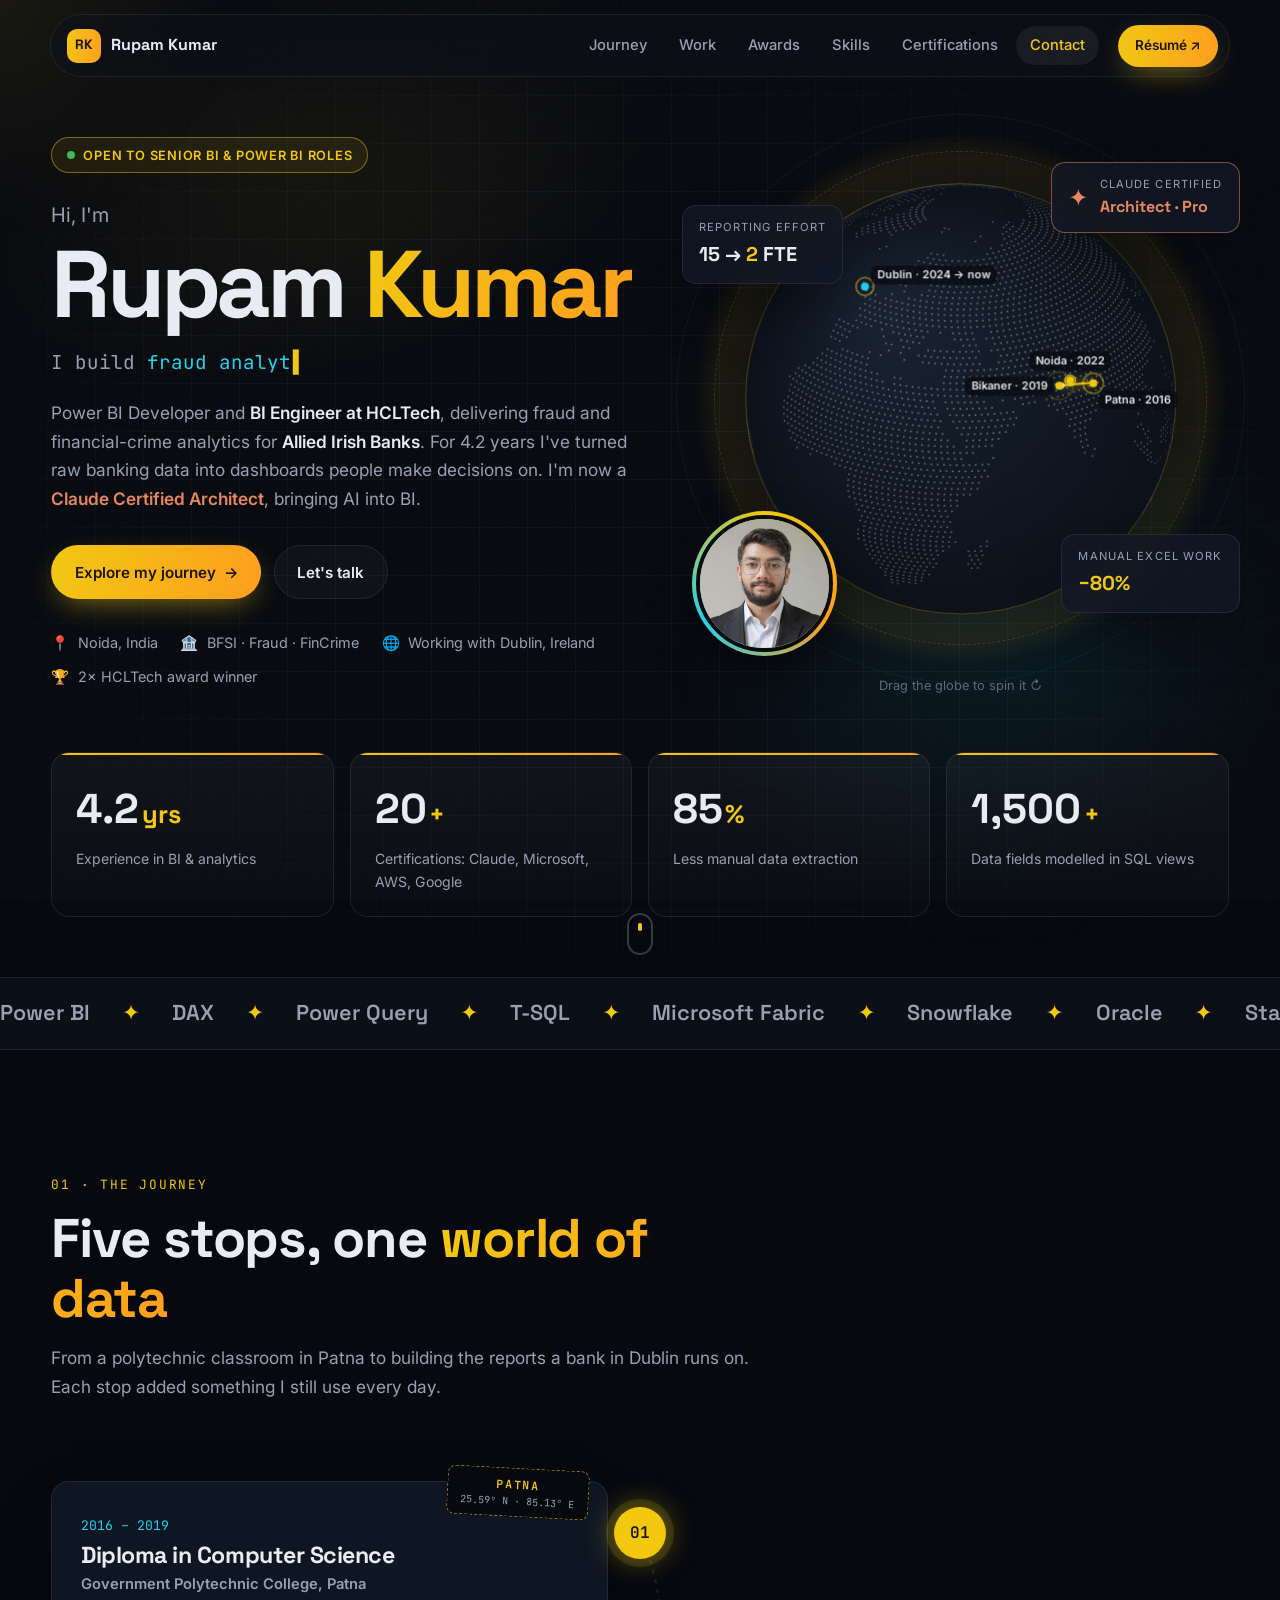
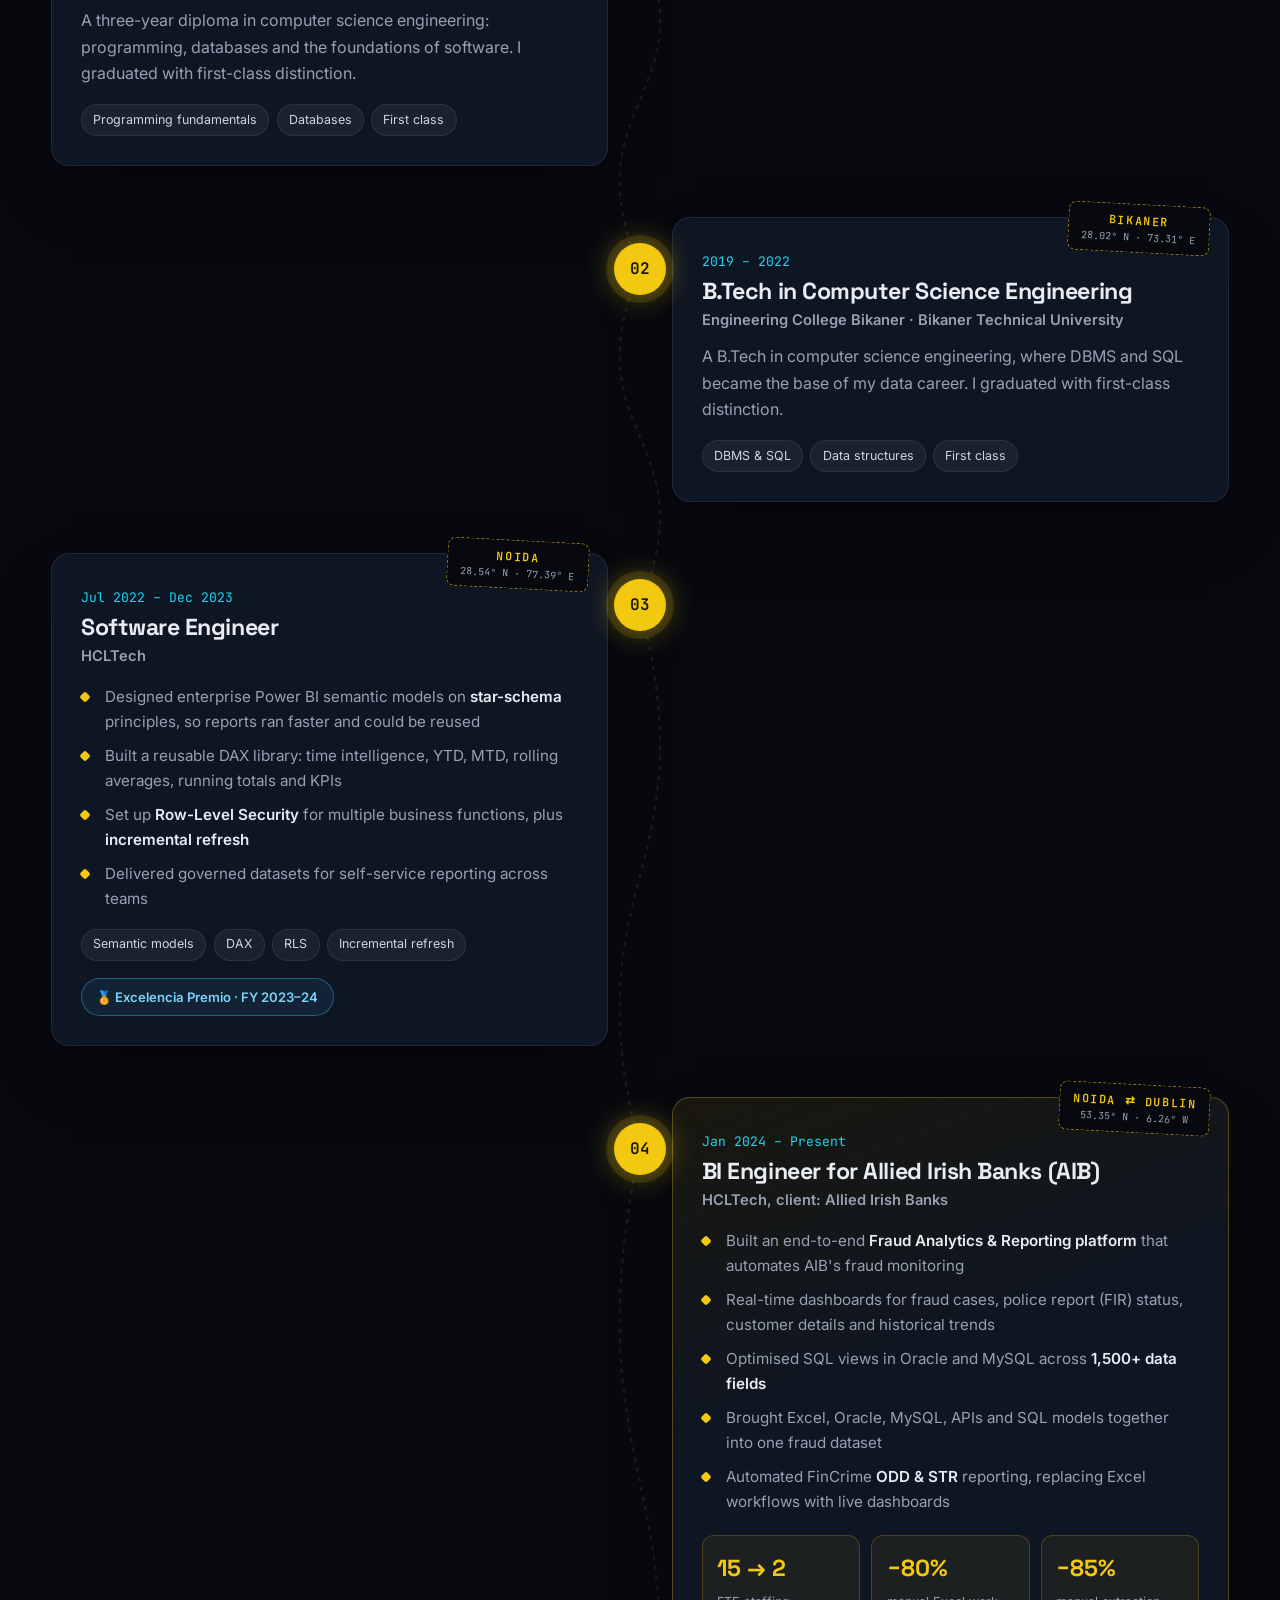
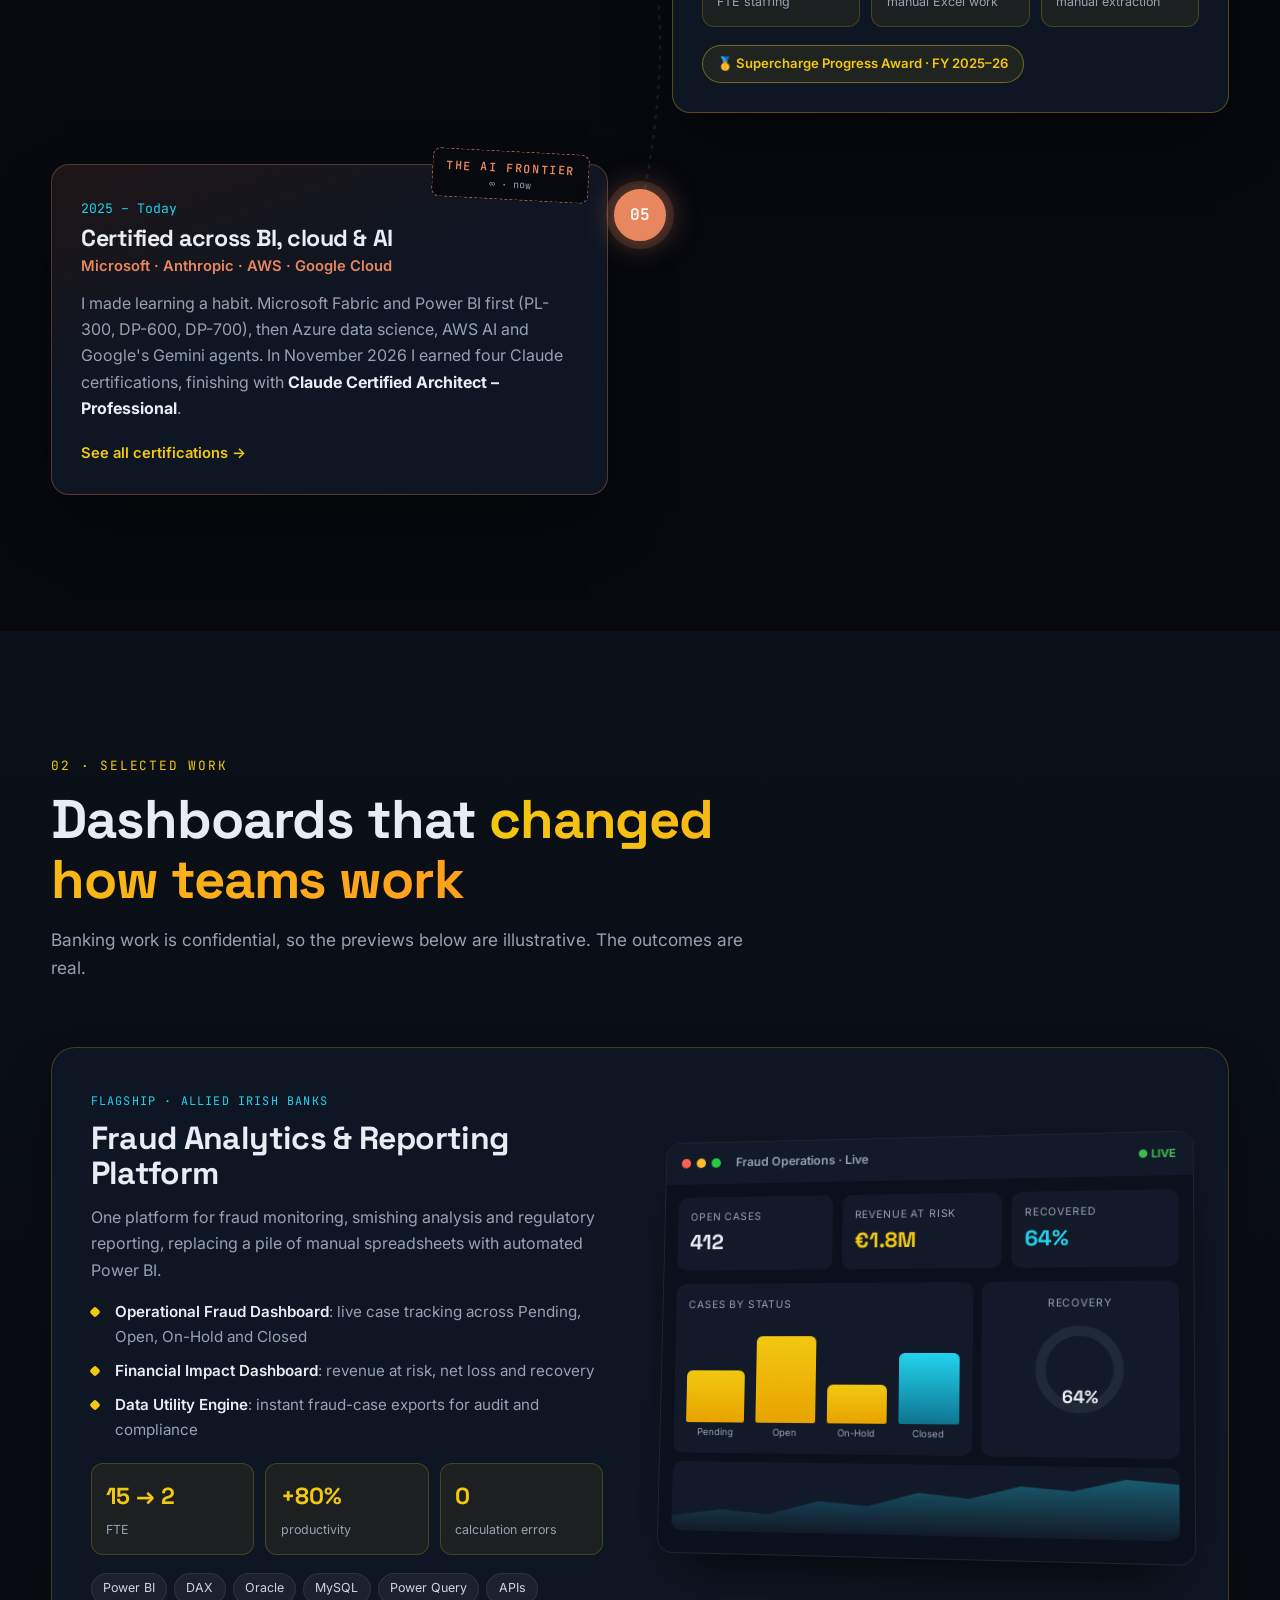
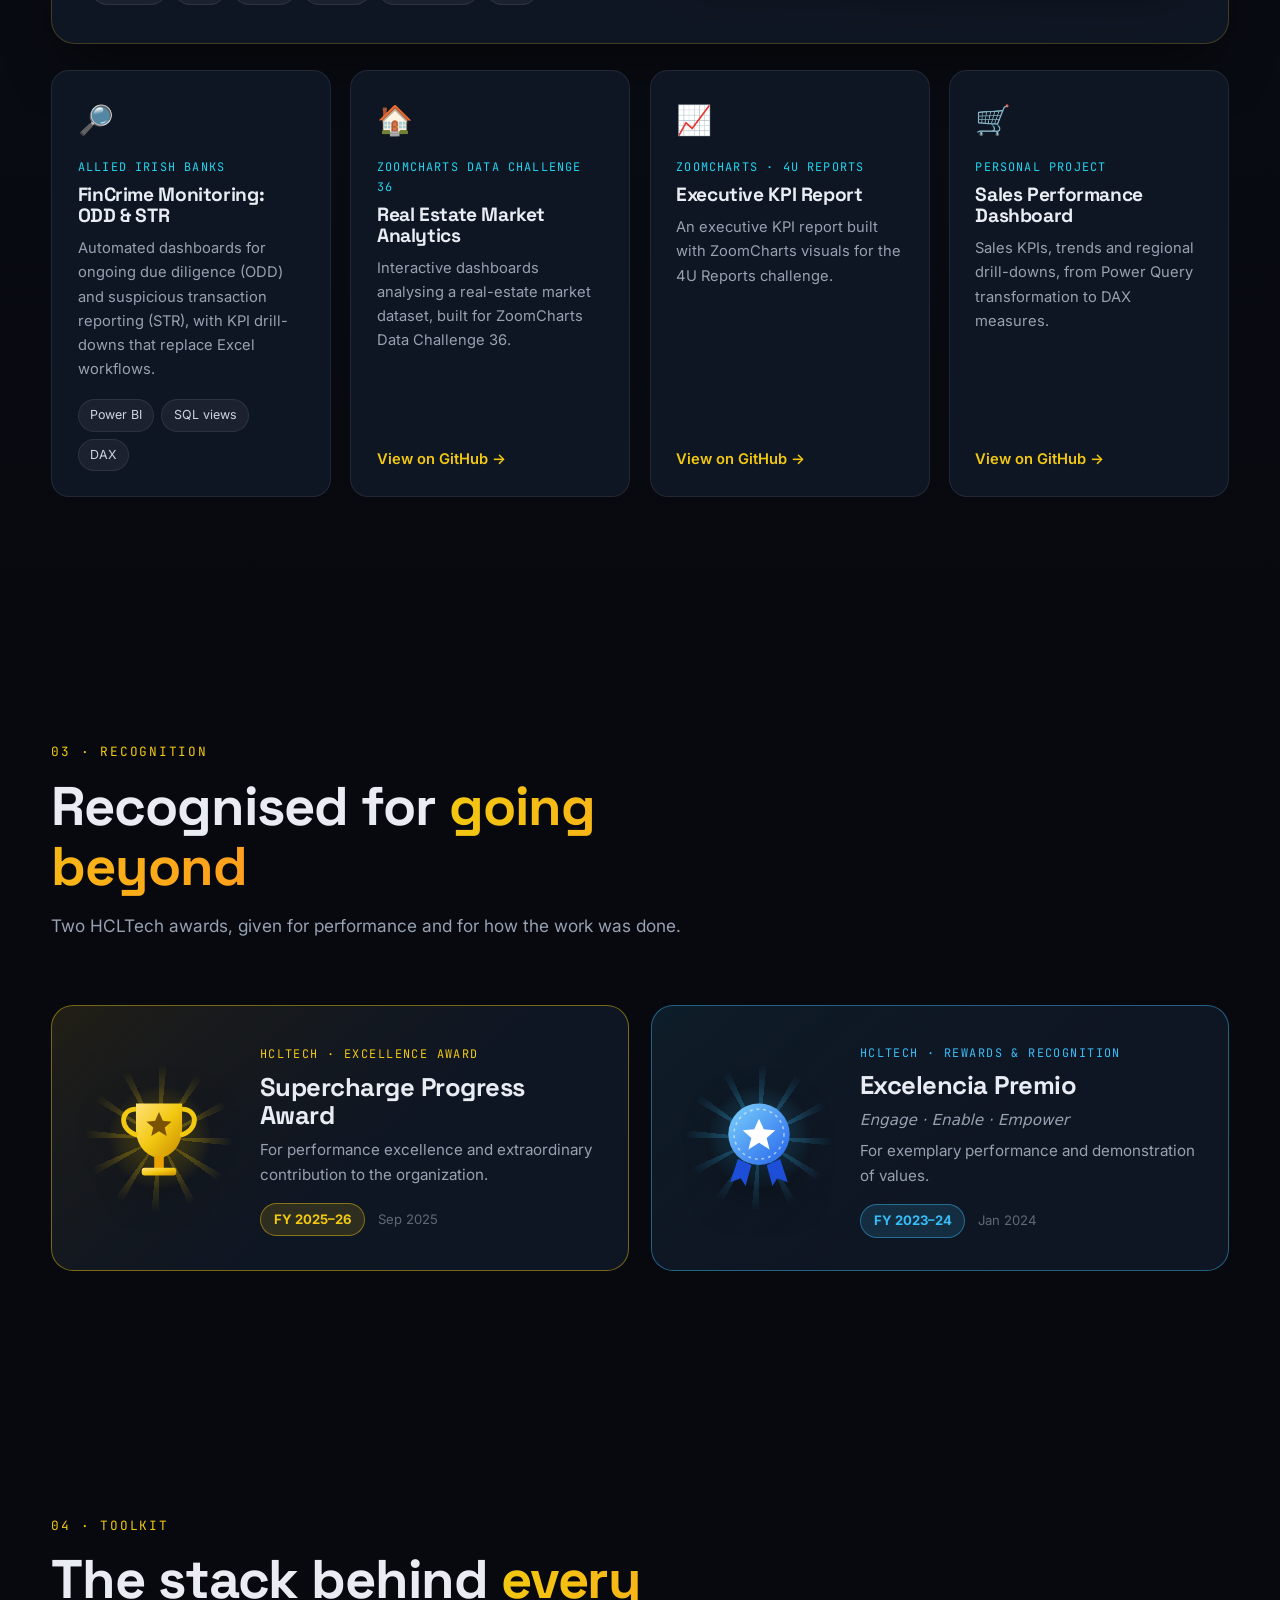
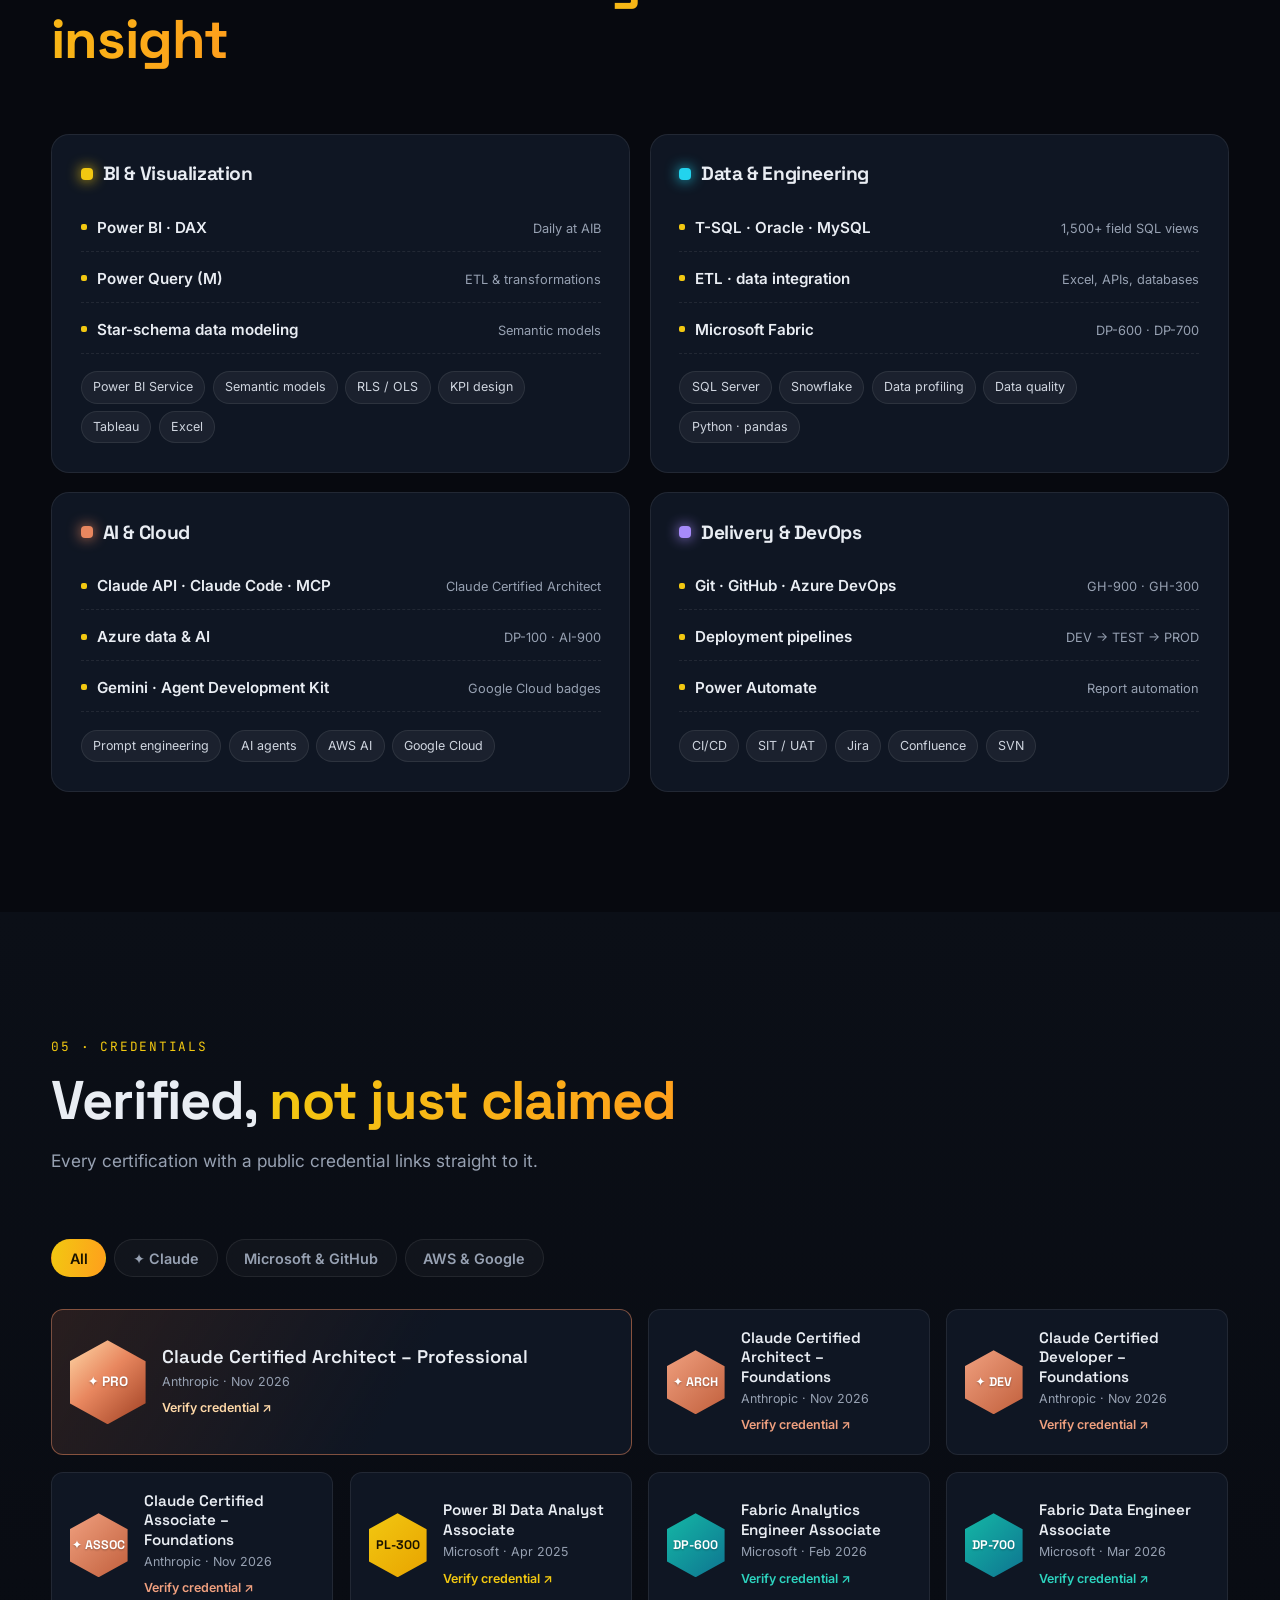
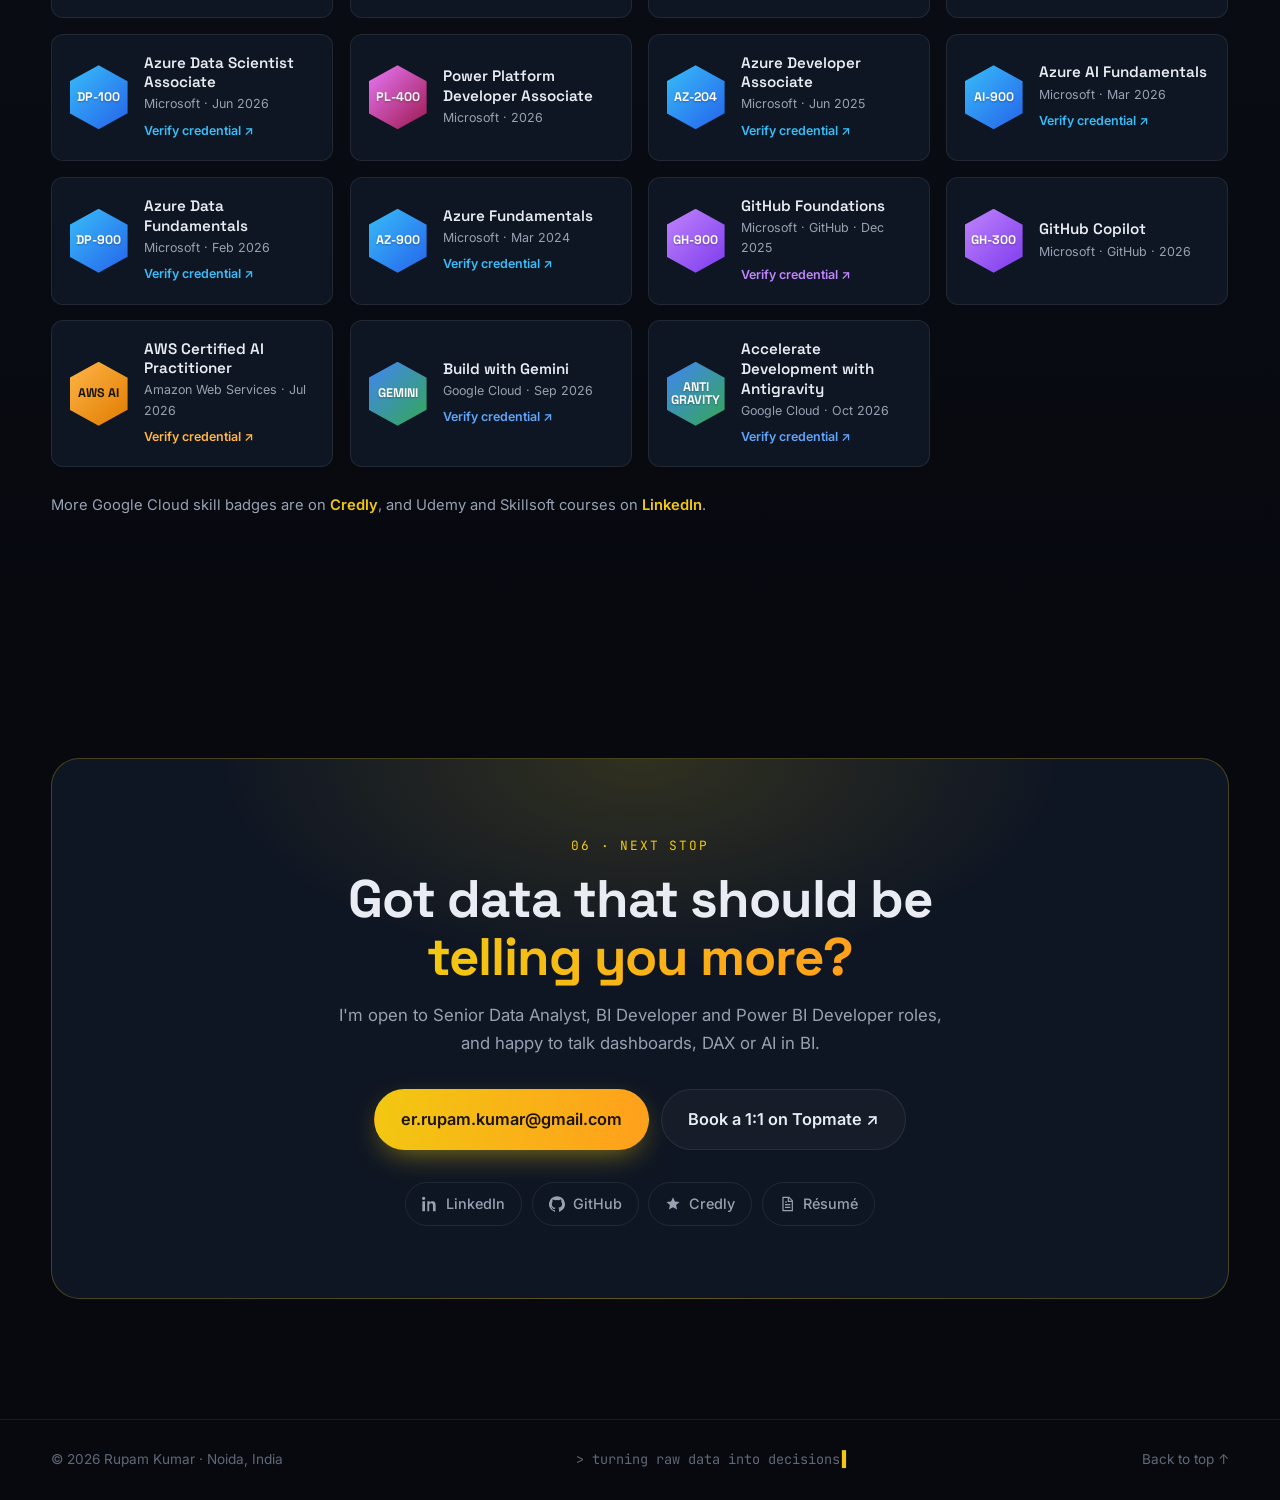
==== commit 584e1cb3: "Add HCLTech awards: Recognition section, journey award chips, nav link Co-Authored-By: Claude Opus 5" ====
--- a/index.html
+++ b/index.html
@@ -33,6 +33,7 @@
     <nav class="nav-links" id="navLinks" aria-label="Main">
       <a href="#journey">Journey</a>
       <a href="#work">Work</a>
+      <a href="#awards">Awards</a>
       <a href="#skills">Skills</a>
       <a href="#certs">Certifications</a>
       <a href="#contact">Contact</a>
@@ -63,6 +64,7 @@
             <li><span>📍</span> Noida, India</li>
             <li><span>🏦</span> BFSI · Fraud · FinCrime</li>
             <li><span>🌐</span> Working with Dublin, Ireland</li>
+            <li><span>🏆</span> 2× HCLTech award winner</li>
           </ul>
         </div>
 
@@ -159,6 +161,7 @@
                 <li>Delivered governed datasets for self-service reporting across teams</li>
               </ul>
               <div class="tags"><span>Semantic models</span><span>DAX</span><span>RLS</span><span>Incremental refresh</span></div>
+              <a href="#awards" class="award-chip sky">🏅 Excelencia Premio · FY 2023–24</a>
             </div>
           </article>
 
@@ -181,6 +184,7 @@
                 <div><b>−80%</b><span>manual Excel work</span></div>
                 <div><b>−85%</b><span>manual extraction</span></div>
               </div>
+              <a href="#awards" class="award-chip">🥇 Supercharge Progress Award · FY 2025–26</a>
             </div>
           </article>
 
@@ -289,11 +293,49 @@
       </div>
     </section>
 
+    <!-- AWARDS -->
+    <section class="section" id="awards">
+      <div class="container">
+        <div class="section-head reveal">
+          <span class="eyebrow">03 · Recognition</span>
+          <h2>Recognised for <span class="grad">going beyond</span></h2>
+          <p>Two HCLTech awards, given for performance and for how the work was done.</p>
+        </div>
+        <div class="awards">
+          <article class="award reveal">
+            <div class="award-art" aria-hidden="true">
+              <span class="award-rays"></span>
+              <svg viewBox="-50 -50 100 100" class="award-icon"><defs><linearGradient id="tg" x1="0" y1="0" x2="1" y2="1"><stop offset="0" stop-color="#FFE27A"/><stop offset=".5" stop-color="#F2C811"/><stop offset="1" stop-color="#C98A00"/></linearGradient></defs><path d="M-24 -36 H24 V-10 C24 8 13 19 0 21 C-13 19 -24 8 -24 -10Z" fill="url(#tg)"/><path d="M-24 -30 C-41 -30 -42 -8 -22 -3M24 -30 C41 -30 42 -8 22 -3" fill="none" stroke="#F2C811" stroke-width="5"/><rect x="-5" y="19" width="10" height="13" fill="#E8A300"/><rect x="-18" y="31" width="36" height="8" rx="3" fill="url(#tg)"/><path d="M0 -27 L4 -18 L13 -17 L6 -11 L8 -2 L0 -7 L-8 -2 L-6 -11 L-13 -17 L-4 -18Z" fill="#7A5200"/></svg>
+            </div>
+            <div class="award-body">
+              <span class="award-kicker">HCLTech · Excellence Award</span>
+              <h3>Supercharge Progress Award</h3>
+              <p>For performance excellence and extraordinary contribution to the organization.</p>
+              <div class="award-meta"><span class="award-year">FY 2025–26</span><span>Sep 2025</span></div>
+            </div>
+          </article>
+          <article class="award sky reveal">
+            <div class="award-art" aria-hidden="true">
+              <span class="award-rays"></span>
+              <svg viewBox="-50 -50 100 100" class="award-icon"><defs><linearGradient id="sg" x1="0" y1="0" x2="1" y2="1"><stop offset="0" stop-color="#7DD3FC"/><stop offset="1" stop-color="#2563EB"/></linearGradient></defs><path d="M-22 22 L-30 46 L-19 42 L-14 50 L-8 28Z M22 22 L30 46 L19 42 L14 50 L8 28Z" fill="#1D4ED8"/><circle cy="-4" r="32" fill="url(#sg)"/><circle cy="-4" r="26" fill="none" stroke="#fff" stroke-opacity=".55" stroke-width="1.5" stroke-dasharray="3 4"/><path d="M0 -20 L5 -9 L17 -8 L8 0 L11 12 L0 5 L-11 12 L-8 0 L-17 -8 L-5 -9Z" fill="#fff"/></svg>
+            </div>
+            <div class="award-body">
+              <span class="award-kicker">HCLTech · Rewards &amp; Recognition</span>
+              <h3>Excelencia Premio</h3>
+              <p class="award-motto">Engage · Enable · Empower</p>
+              <p>For exemplary performance and demonstration of values.</p>
+              <div class="award-meta"><span class="award-year">FY 2023–24</span><span>Jan 2024</span></div>
+            </div>
+          </article>
+        </div>
+      </div>
+    </section>
+
     <!-- SKILLS -->
     <section class="section" id="skills">
       <div class="container">
         <div class="section-head reveal">
-          <span class="eyebrow">03 · Toolkit</span>
+          <span class="eyebrow">04 · Toolkit</span>
           <h2>The stack behind <span class="grad">every insight</span></h2>
         </div>
         <div class="skills">
@@ -325,7 +367,7 @@
     <section class="section section-alt" id="certs">
       <div class="container">
         <div class="section-head reveal">
-          <span class="eyebrow">04 · Credentials</span>
+          <span class="eyebrow">05 · Credentials</span>
           <h2>Verified, <span class="grad">not just claimed</span></h2>
           <p>Every certification with a public credential links straight to it.</p>
         </div>
@@ -344,7 +386,7 @@
     <section class="section contact" id="contact">
       <div class="container">
         <div class="contact-box reveal">
-          <span class="eyebrow">05 · Next stop</span>
+          <span class="eyebrow">06 · Next stop</span>
           <h2>Got data that should be <span class="grad">telling you more?</span></h2>
           <p>I'm open to Senior Data Analyst, BI Developer and Power BI Developer roles, and happy to talk dashboards, DAX or AI in BI.</p>
           <div class="contact-actions">
--- a/assets/css/style.css
+++ b/assets/css/style.css
@@ -264,6 +264,31 @@
 .footer{border-top:1px solid var(--line);padding:1.8rem 0;color:var(--dim);font-size:.85rem}
 .footer-in{display:flex;justify-content:space-between;align-items:center;gap:1rem;flex-wrap:wrap}
 .footer a:hover{color:var(--gold)}
+
+
+/* ============ Awards ============ */
+.awards{display:grid;grid-template-columns:repeat(2,1fr);gap:1.4rem}
+.award{--ac:#F2C811;position:relative;display:grid;grid-template-columns:150px 1fr;gap:1.6rem;align-items:center;padding:2rem;border-radius:22px;background:linear-gradient(140deg,color-mix(in srgb,var(--ac) 12%,transparent),var(--surface) 55%);border:1px solid color-mix(in srgb,var(--ac) 45%,transparent);overflow:hidden;transition:transform .35s var(--ease),box-shadow .35s}
+.award.sky{--ac:#38BDF8}
+.award:hover{transform:translateY(-6px);box-shadow:0 30px 60px -25px color-mix(in srgb,var(--ac) 45%,transparent)}
+.award::after{content:"";position:absolute;top:0;left:-60%;width:40%;height:100%;background:linear-gradient(100deg,transparent,rgba(255,255,255,.08),transparent);transform:skewX(-18deg);animation:awardShine 6s ease-in-out infinite}
+.award.sky::after{animation-delay:3s}
+@keyframes awardShine{0%,70%{left:-60%}100%{left:130%}}
+.award-art{position:relative;width:150px;height:150px;display:grid;place-items:center}
+.award-rays{position:absolute;inset:0;border-radius:50%;background:repeating-conic-gradient(from 0deg,color-mix(in srgb,var(--ac) 30%,transparent) 0 6deg,transparent 6deg 30deg);-webkit-mask-image:radial-gradient(circle,#000 30%,transparent 70%);mask-image:radial-gradient(circle,#000 30%,transparent 70%);animation:spin 18s linear infinite}
+.award-art::before{content:"";position:absolute;inset:15%;border-radius:50%;background:radial-gradient(circle,color-mix(in srgb,var(--ac) 40%,transparent),transparent 70%);animation:pulse 3s ease-in-out infinite}
+.award-icon{position:relative;width:96px;height:96px;filter:drop-shadow(0 10px 20px rgba(0,0,0,.5));animation:float 4s ease-in-out infinite}
+.award-kicker{font-family:var(--ff-mono);font-size:.74rem;letter-spacing:.12em;text-transform:uppercase;color:var(--ac)}
+.award h3{font-size:1.6rem;margin:.45rem 0 .5rem}
+.award-motto{font-style:italic;color:var(--ac);font-size:.92rem;margin-bottom:.35rem}
+.award-body>p{color:var(--muted);font-size:.95rem}
+.award-meta{display:flex;flex-wrap:wrap;align-items:center;gap:.4rem .8rem;margin-top:1rem;font-size:.82rem;color:var(--dim)}
+.award-year{padding:.3rem .8rem;border-radius:999px;font-weight:700;color:var(--ac);background:color-mix(in srgb,var(--ac) 14%,transparent);border:1px solid color-mix(in srgb,var(--ac) 45%,transparent)}
+.award-chip{display:inline-flex;align-items:center;gap:.4rem;margin-top:1.1rem;padding:.45rem .9rem;border-radius:999px;font-size:.82rem;font-weight:600;color:var(--gold);background:rgba(242,200,17,.08);border:1px solid rgba(242,200,17,.4);transition:transform .2s}
+.award-chip.sky{color:#7DD3FC;background:rgba(56,189,248,.08);border-color:rgba(56,189,248,.4)}
+.award-chip:hover{transform:translateY(-2px)}
+@media (max-width:1024px){.awards{grid-template-columns:1fr}}
+@media (max-width:760px){.award{grid-template-columns:1fr;text-align:left;padding:1.5rem}.award-art{width:110px;height:110px}.award-icon{width:74px;height:74px}}
 
 /* ============ Reveal ============ */
 .reveal{opacity:0;transform:translateY(28px);transition:opacity .9s var(--ease),transform .9s var(--ease)}
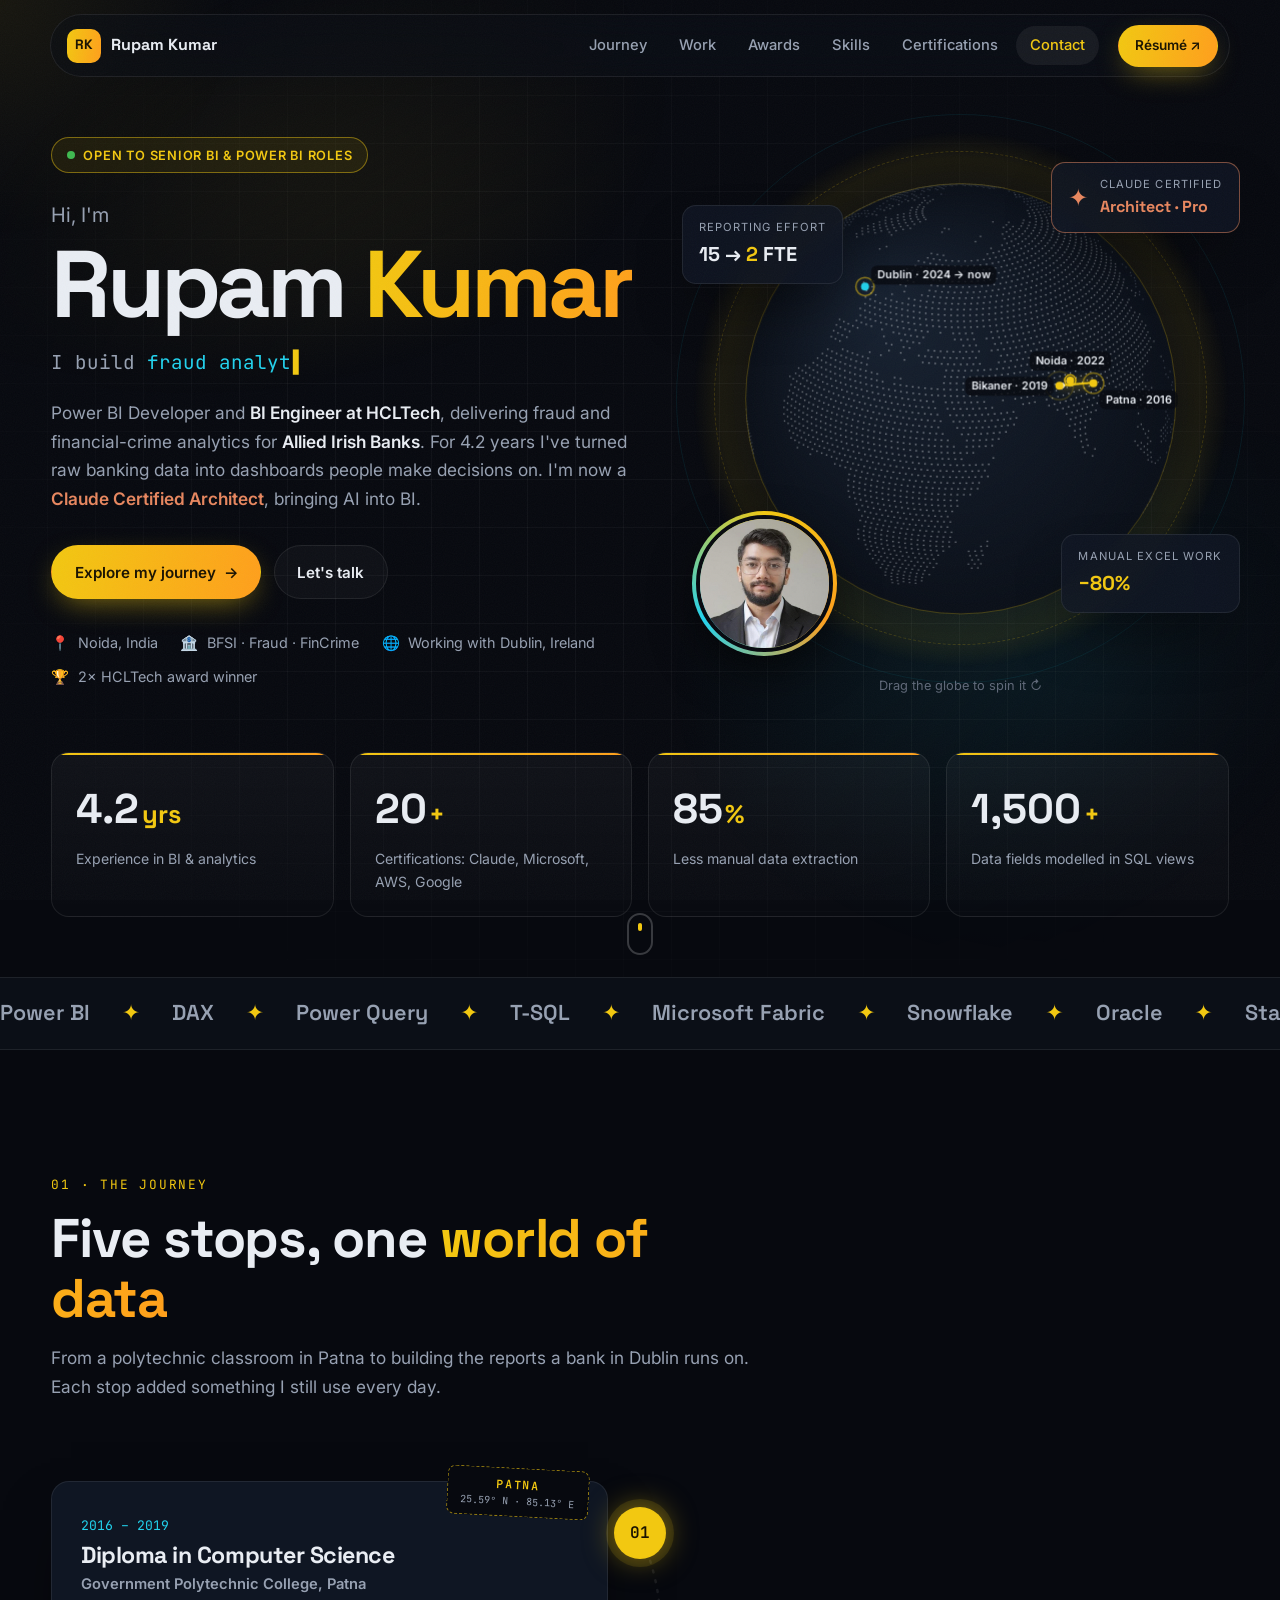
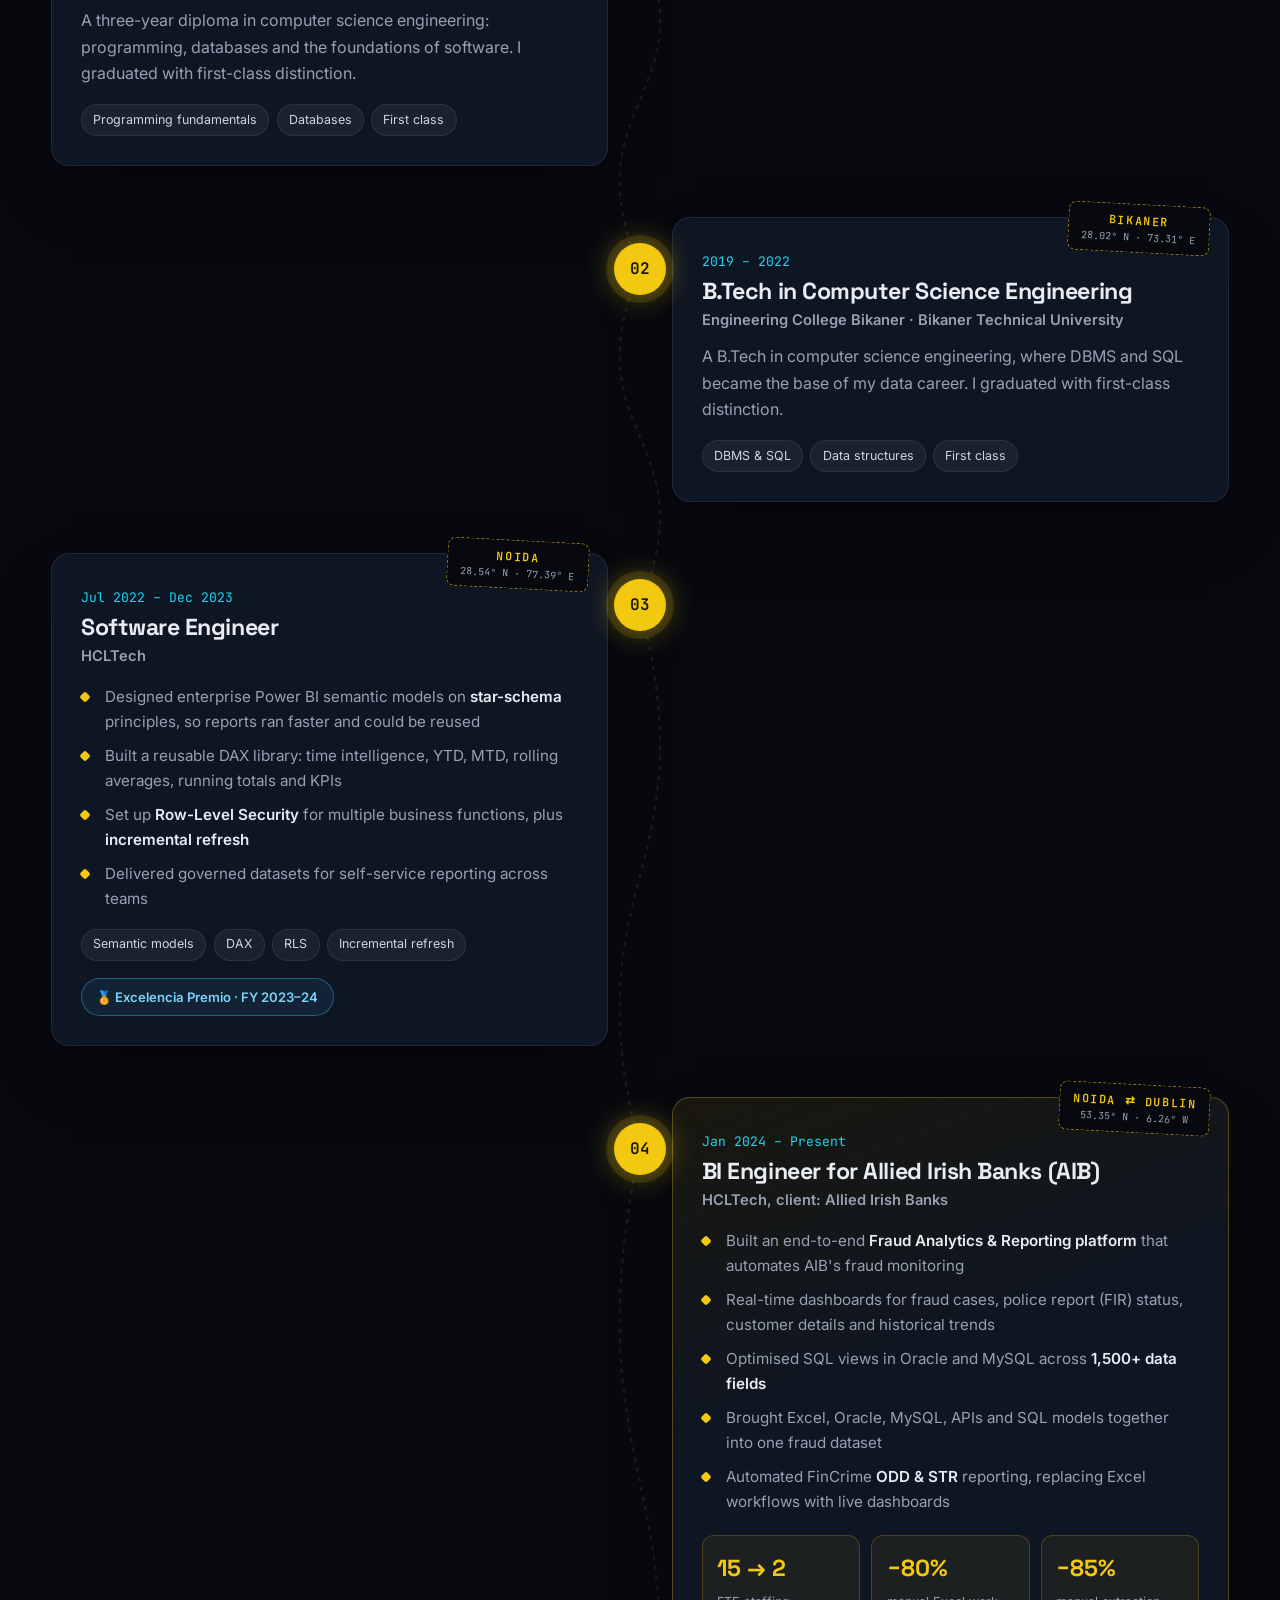
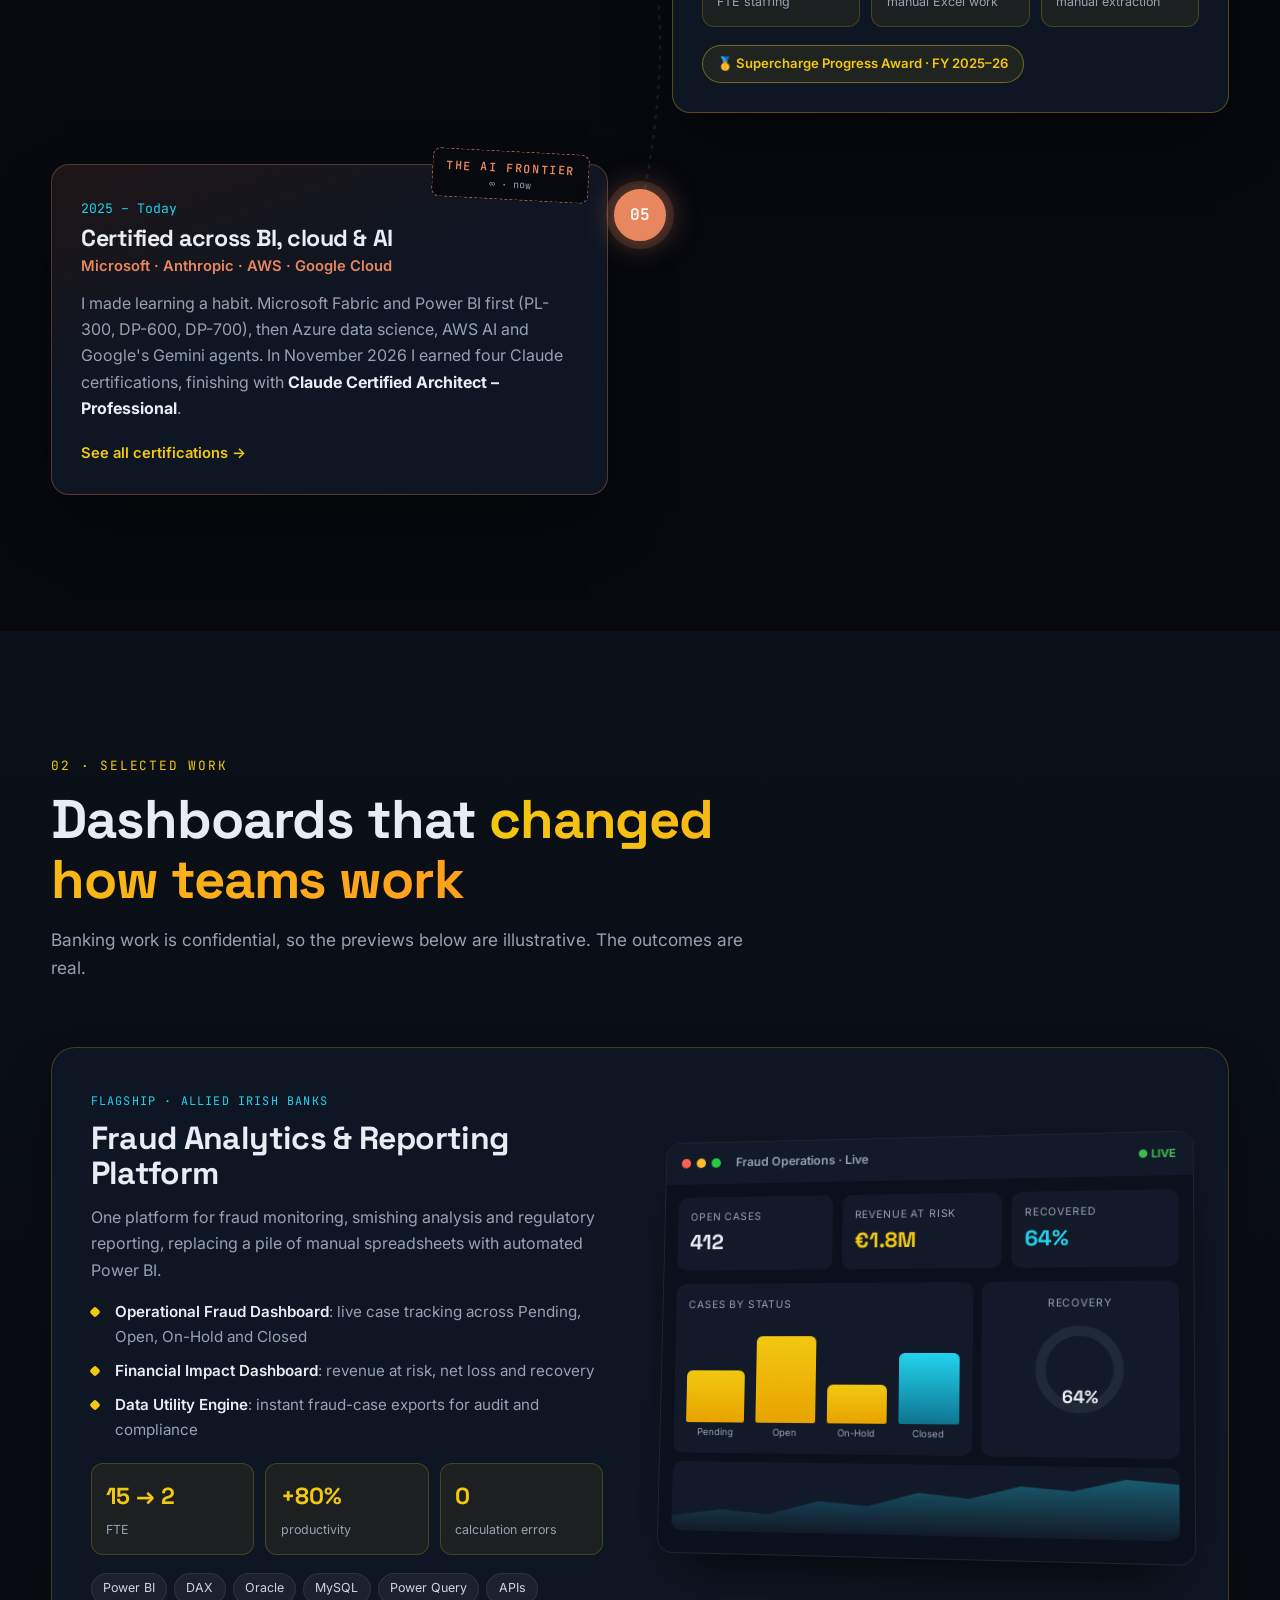
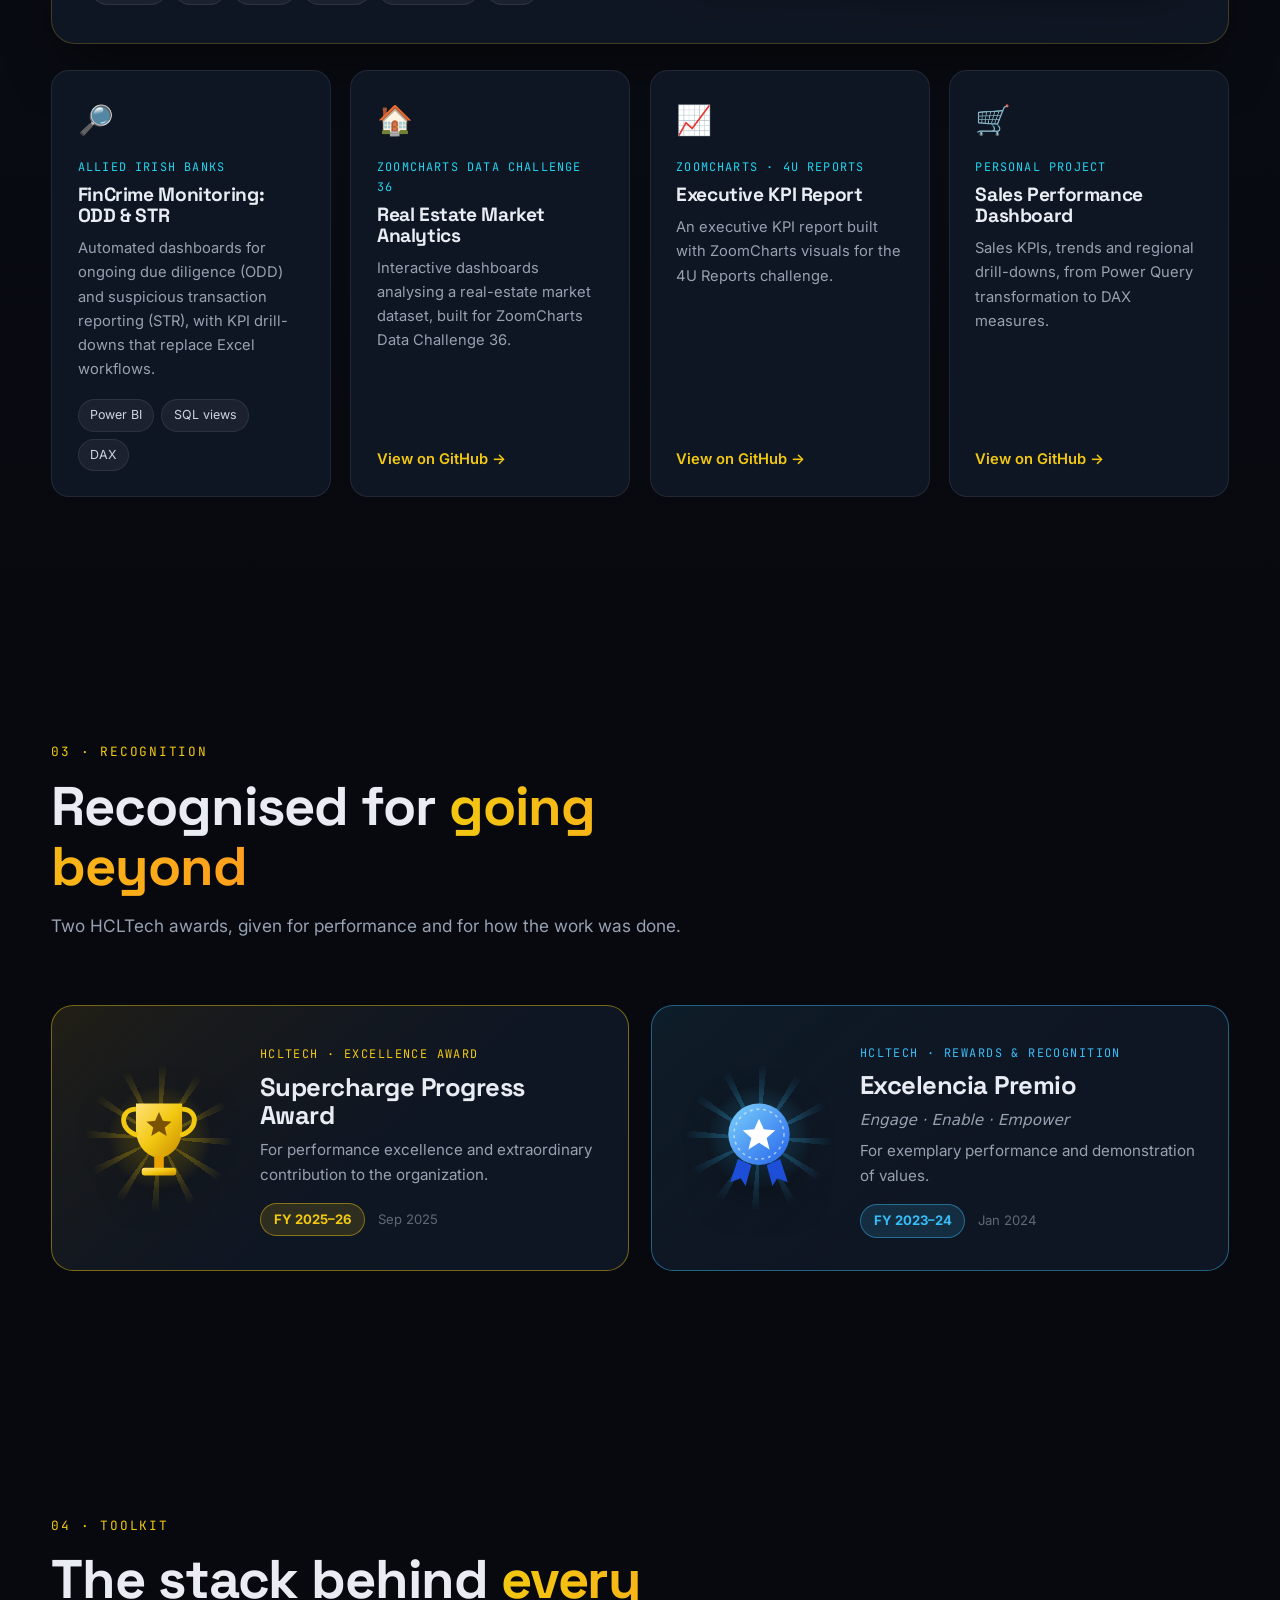
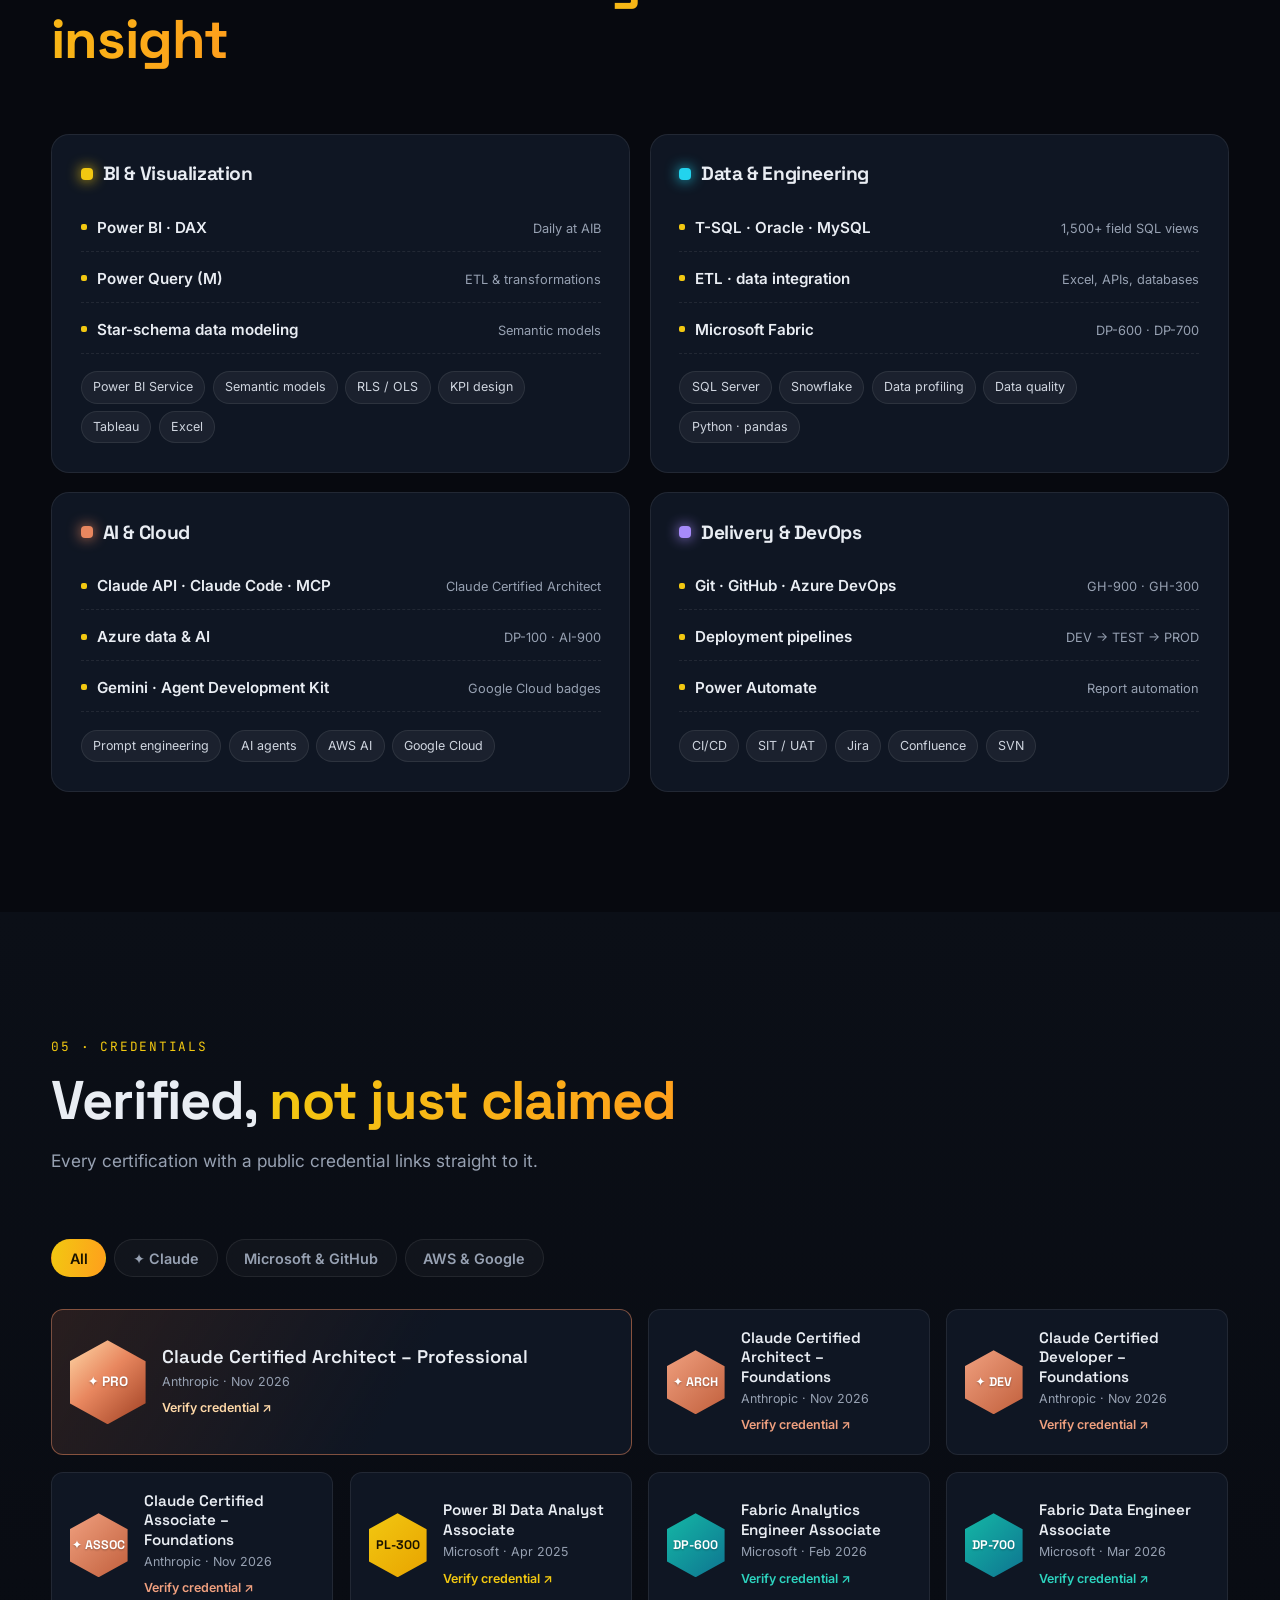
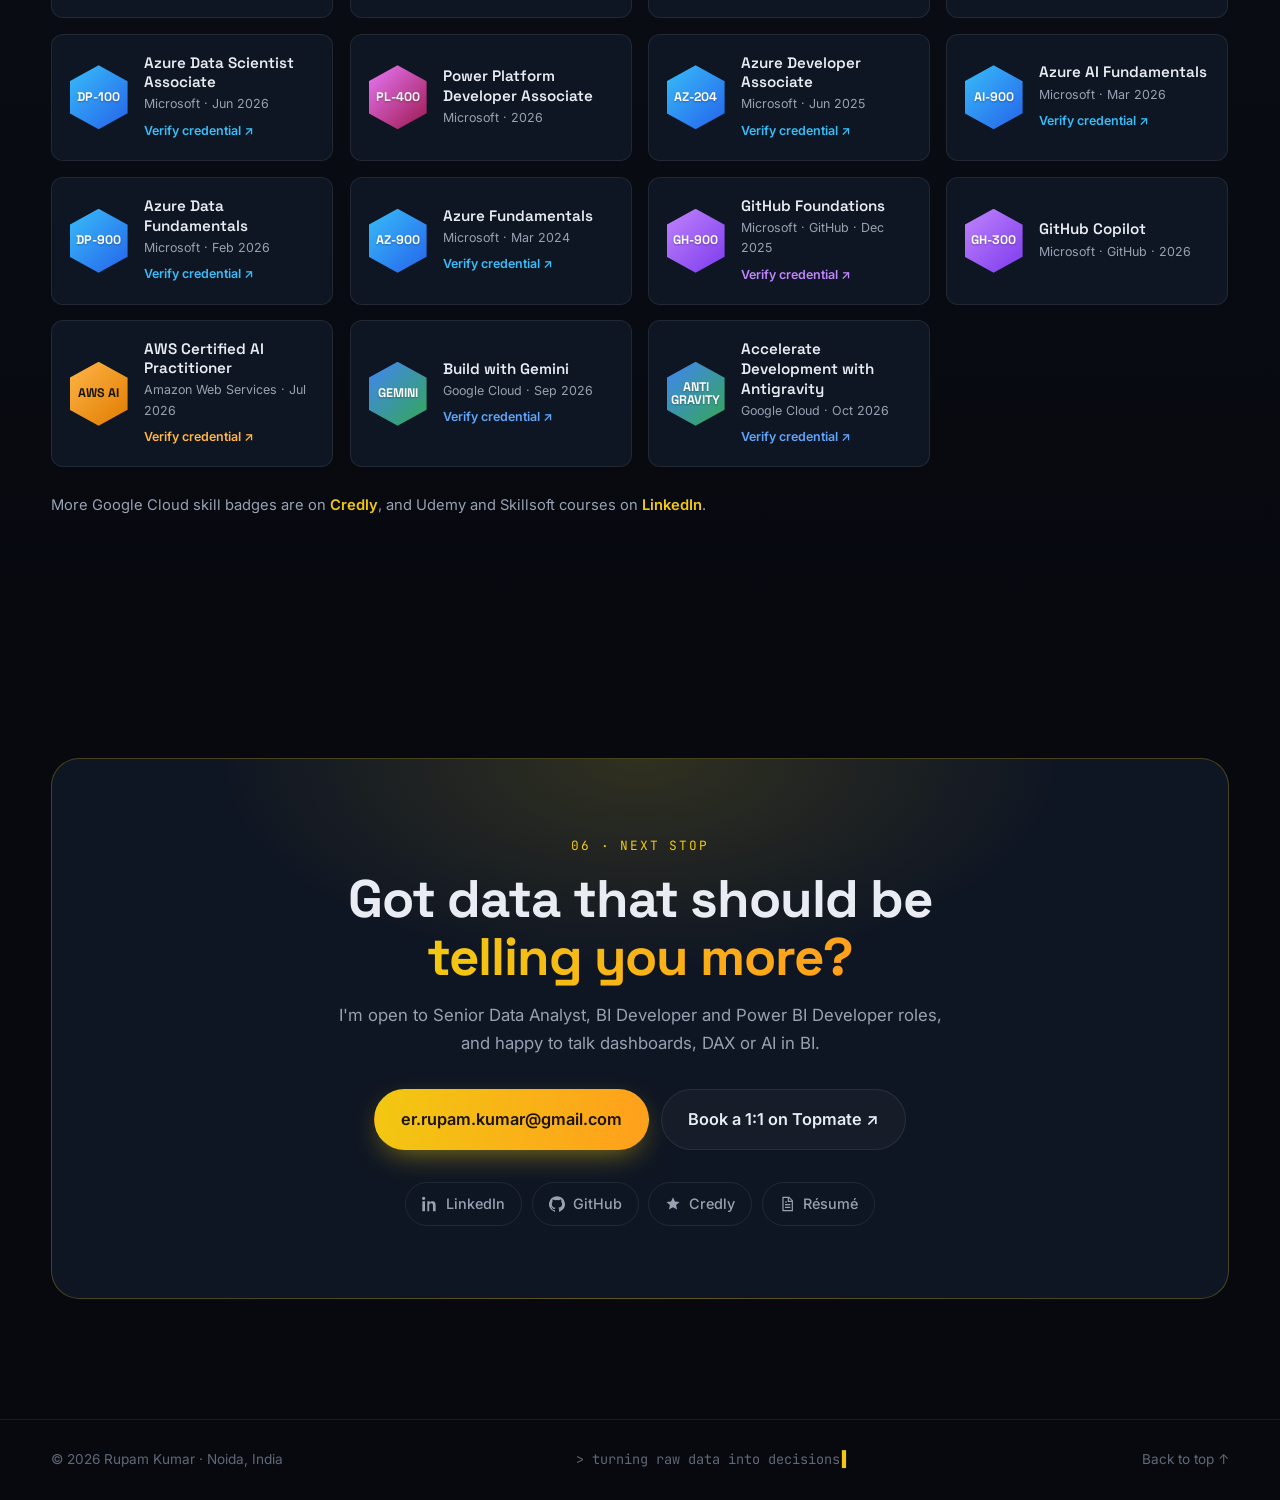
==== commit 07e4da57: "SEO: richer title/description, canonical, Open Graph/Twitter cards, Person+ProfilePage structured da" ====
--- a/index.html
+++ b/index.html
@@ -3,20 +3,35 @@
 <head>
   <meta charset="UTF-8" />
   <meta name="viewport" content="width=device-width, initial-scale=1" />
-  <title>Rupam Kumar · Power BI Developer &amp; Claude Certified Architect</title>
-  <meta name="description" content="Rupam Kumar is a Power BI Developer and BI Engineer at HCLTech with 4.2 years building fraud and financial-crime analytics for Allied Irish Banks. Claude Certified Architect, Microsoft PL-300, DP-600 and DP-700 certified." />
+  <title>Rupam Kumar | Power BI Developer &amp; BI Engineer at HCLTech | Portfolio</title>
+  <meta name="description" content="Rupam Kumar – Power BI Developer &amp; BI Engineer at HCLTech, Noida. Fraud &amp; FinCrime analytics for banks with DAX, SQL &amp; Fabric. Claude Certified Architect." />
+  <meta name="author" content="Rupam Kumar" />
+  <meta name="robots" content="index, follow, max-image-preview:large" />
+  <link rel="canonical" href="https://errupamkumar.github.io/portfolio-website_prod/" />
+  <link rel="me" href="https://github.com/errupamkumar" />
+  <link rel="me" href="https://www.linkedin.com/in/rupam-kumar/" />
   <meta name="theme-color" content="#07090f" />
-  <meta property="og:title" content="Rupam Kumar · Power BI Developer &amp; Claude Certified Architect" />
-  <meta property="og:description" content="4.2 years turning raw banking data into decisions. Fraud & FinCrime analytics, Power BI, DAX, SQL, Microsoft Fabric and AI." />
+  <meta property="og:site_name" content="Rupam Kumar" />
+  <meta property="og:title" content="Rupam Kumar | Power BI Developer &amp; BI Engineer" />
+  <meta property="og:description" content="4.2 years turning raw banking data into decisions: fraud and FinCrime analytics, Power BI, DAX, SQL, Microsoft Fabric and AI. Claude Certified Architect." />
+  <meta property="og:url" content="https://errupamkumar.github.io/portfolio-website_prod/" />
   <meta property="og:image" content="https://errupamkumar.github.io/portfolio-website_prod/assets/img/rupam.jpg" />
-  <meta property="og:type" content="website" />
+  <meta property="og:image:alt" content="Portrait of Rupam Kumar, Power BI Developer" />
+  <meta property="og:type" content="profile" />
+  <meta property="profile:first_name" content="Rupam" />
+  <meta property="profile:last_name" content="Kumar" />
+  <meta name="twitter:card" content="summary_large_image" />
+  <meta name="twitter:title" content="Rupam Kumar | Power BI Developer &amp; BI Engineer" />
+  <meta name="twitter:description" content="Fraud &amp; FinCrime analytics with Power BI, DAX, SQL and Microsoft Fabric. Claude Certified Architect." />
+  <meta name="twitter:image" content="https://errupamkumar.github.io/portfolio-website_prod/assets/img/rupam.jpg" />
+  <!-- Google Search Console: paste the verification tag here -->
   <link rel="icon" href="assets/img/favicon.svg" type="image/svg+xml" />
   <link rel="preconnect" href="https://fonts.googleapis.com" />
   <link rel="preconnect" href="https://fonts.gstatic.com" crossorigin />
   <link href="https://fonts.googleapis.com/css2?family=Inter:wght@400;500;600;700&family=JetBrains+Mono:wght@400;600&family=Space+Grotesk:wght@500;600;700&display=swap" rel="stylesheet" />
   <link rel="stylesheet" href="assets/css/style.css" />
   <script type="application/ld+json">
-  {"@context":"https://schema.org","@type":"Person","name":"Rupam Kumar","jobTitle":"Power BI Developer / BI Engineer","worksFor":{"@type":"Organization","name":"HCLTech"},"address":{"@type":"PostalAddress","addressLocality":"Noida","addressCountry":"IN"},"email":"mailto:er.rupam.kumar@gmail.com","url":"https://errupamkumar.github.io/portfolio-website_prod/","sameAs":["https://www.linkedin.com/in/rupam-kumar/","https://github.com/errupamkumar","https://topmate.io/rupam_kumar10","https://www.credly.com/users/rupam-kumar.538c2647"]}
+  {"@context": "https://schema.org", "@graph": [{"@type": "Person", "@id": "https://errupamkumar.github.io/portfolio-website_prod/#rupam", "name": "Rupam Kumar", "alternateName": ["Er. Rupam Kumar", "errupamkumar"], "jobTitle": "Power BI Developer and Business Intelligence Engineer", "description": "Power BI Developer and BI Engineer at HCLTech with 4.2 years of experience in fraud and financial-crime analytics for Allied Irish Banks. Claude Certified Architect and Microsoft certified (PL-300, DP-600, DP-700).", "image": "https://errupamkumar.github.io/portfolio-website_prod/assets/img/rupam.jpg", "url": "https://errupamkumar.github.io/portfolio-website_prod/", "email": "mailto:er.rupam.kumar@gmail.com", "worksFor": {"@type": "Organization", "name": "HCLTech", "url": "https://www.hcltech.com"}, "address": {"@type": "PostalAddress", "addressLocality": "Noida", "addressRegion": "Uttar Pradesh", "addressCountry": "IN"}, "alumniOf": [{"@type": "CollegeOrUniversity", "name": "Government Engineering College Bikaner"}, {"@type": "EducationalOrganization", "name": "Government Polytechnic College Patna"}], "knowsAbout": ["Power BI", "DAX", "Power Query", "SQL", "T-SQL", "Oracle", "MySQL", "Snowflake", "Microsoft Fabric", "Data Modeling", "Star Schema", "Row-Level Security", "Fraud Analytics", "Financial Crime Analytics", "Business Intelligence", "Data Visualization", "Python", "Azure DevOps", "Claude", "Generative AI"], "hasCredential": [{"@type": "EducationalOccupationalCredential", "name": "Claude Certified Architect – Professional", "recognizedBy": {"@type": "Organization", "name": "Anthropic"}}, {"@type": "EducationalOccupationalCredential", "name": "Claude Certified Architect – Foundations", "recognizedBy": {"@type": "Organization", "name": "Anthropic"}}, {"@type": "EducationalOccupationalCredential", "name": "Claude Certified Developer – Foundations", "recognizedBy": {"@type": "Organization", "name": "Anthropic"}}, {"@type": "EducationalOccupationalCredential", "name": "Claude Certified Associate – Foundations", "recognizedBy": {"@type": "Organization", "name": "Anthropic"}}, {"@type": "EducationalOccupationalCredential", "name": "Microsoft Certified: Power BI Data Analyst Associate (PL-300)", "recognizedBy": {"@type": "Organization", "name": "Microsoft"}}, {"@type": "EducationalOccupationalCredential", "name": "Microsoft Certified: Fabric Analytics Engineer Associate (DP-600)", "recognizedBy": {"@type": "Organization", "name": "Microsoft"}}, {"@type": "EducationalOccupationalCredential", "name": "Microsoft Certified: Fabric Data Engineer Associate (DP-700)", "recognizedBy": {"@type": "Organization", "name": "Microsoft"}}, {"@type": "EducationalOccupationalCredential", "name": "Microsoft Certified: Azure Data Scientist Associate (DP-100)", "recognizedBy": {"@type": "Organization", "name": "Microsoft"}}, {"@type": "EducationalOccupationalCredential", "name": "Microsoft Certified: Azure Developer Associate (AZ-204)", "recognizedBy": {"@type": "Organization", "name": "Microsoft"}}, {"@type": "EducationalOccupationalCredential", "name": "AWS Certified AI Practitioner", "recognizedBy": {"@type": "Organization", "name": "Amazon Web Services"}}], "award": ["HCLTech Supercharge Progress Award (Excellence Award, FY 2025–26)", "HCLTech Excelencia Premio (FY 2023–24)"], "sameAs": ["https://www.linkedin.com/in/rupam-kumar/", "https://github.com/errupamkumar", "https://topmate.io/rupam_kumar10", "https://www.credly.com/users/rupam-kumar.538c2647", "https://learn.microsoft.com/en-us/users/rupamkumar-5926/"]}, {"@type": "ProfilePage", "@id": "https://errupamkumar.github.io/portfolio-website_prod/#page", "url": "https://errupamkumar.github.io/portfolio-website_prod/", "name": "Rupam Kumar – Power BI Developer Portfolio", "mainEntity": {"@id": "https://errupamkumar.github.io/portfolio-website_prod/#rupam"}, "inLanguage": "en"}]}
   </script>
 </head>
 <body>
@@ -50,7 +65,7 @@
         <div class="hero-copy">
           <div class="pill reveal"><span class="dot-live"></span> Open to Senior BI &amp; Power BI roles</div>
           <p class="hello reveal">Hi, I'm</p>
-          <h1 class="hero-name reveal">Rupam <span class="grad">Kumar</span></h1>
+          <h1 class="hero-name reveal">Rupam <span class="grad">Kumar</span><span class="sr-only"> – Power BI Developer and BI Engineer</span></h1>
           <p class="hero-role reveal">
             <span class="role-static">I build</span>
             <span class="role-rotator" aria-live="polite"><span id="roleText">fraud analytics for banks</span><span class="caret">▌</span></span>
@@ -378,6 +393,7 @@
           <button class="tab" data-filter="cloud" role="tab" aria-selected="false">AWS &amp; Google</button>
         </div>
         <div class="cert-grid" id="certGrid"></div>
+        <noscript><p>Certifications: Claude Certified Architect – Professional and Foundations, Claude Certified Developer, Claude Certified Associate (Anthropic); Microsoft PL-300, PL-400, DP-600, DP-700, DP-100, AZ-204, AI-900, DP-900, AZ-900, GH-900, GH-300; AWS Certified AI Practitioner.</p></noscript>
         <p class="more-creds reveal">More Google Cloud skill badges are on <a href="https://www.credly.com/users/rupam-kumar.538c2647" target="_blank" rel="noopener">Credly</a>, and Udemy and Skillsoft courses on <a href="https://www.linkedin.com/in/rupam-kumar/details/certifications/" target="_blank" rel="noopener">LinkedIn</a>.</p>
       </div>
     </section>
--- a/assets/css/style.css
+++ b/assets/css/style.css
@@ -335,3 +335,5 @@
 @media (prefers-reduced-motion:reduce){
   *,*::before,*::after{animation-duration:.001ms!important;animation-iteration-count:1!important;transition-duration:.001ms!important;scroll-behavior:auto!important}
 }
+
+.sr-only{position:absolute;width:1px;height:1px;padding:0;margin:-1px;overflow:hidden;clip:rect(0,0,0,0);white-space:nowrap;border:0}
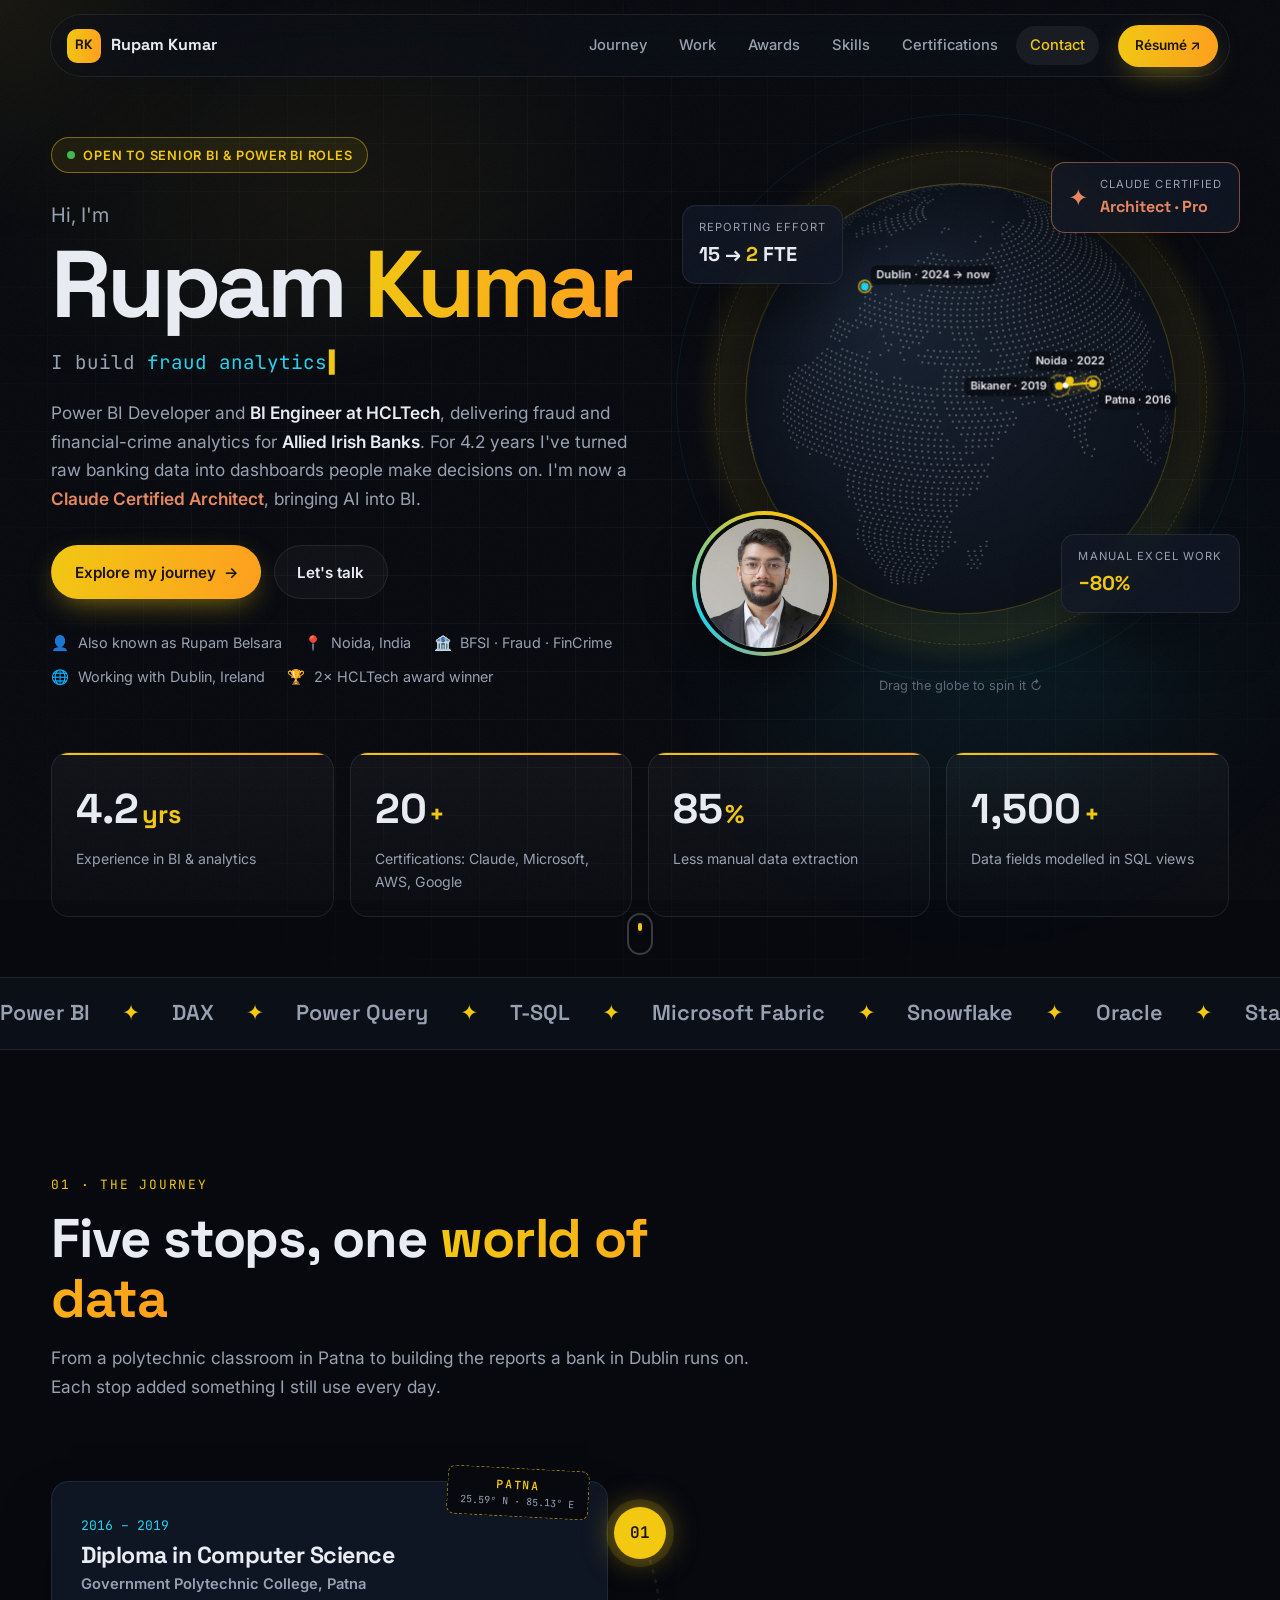
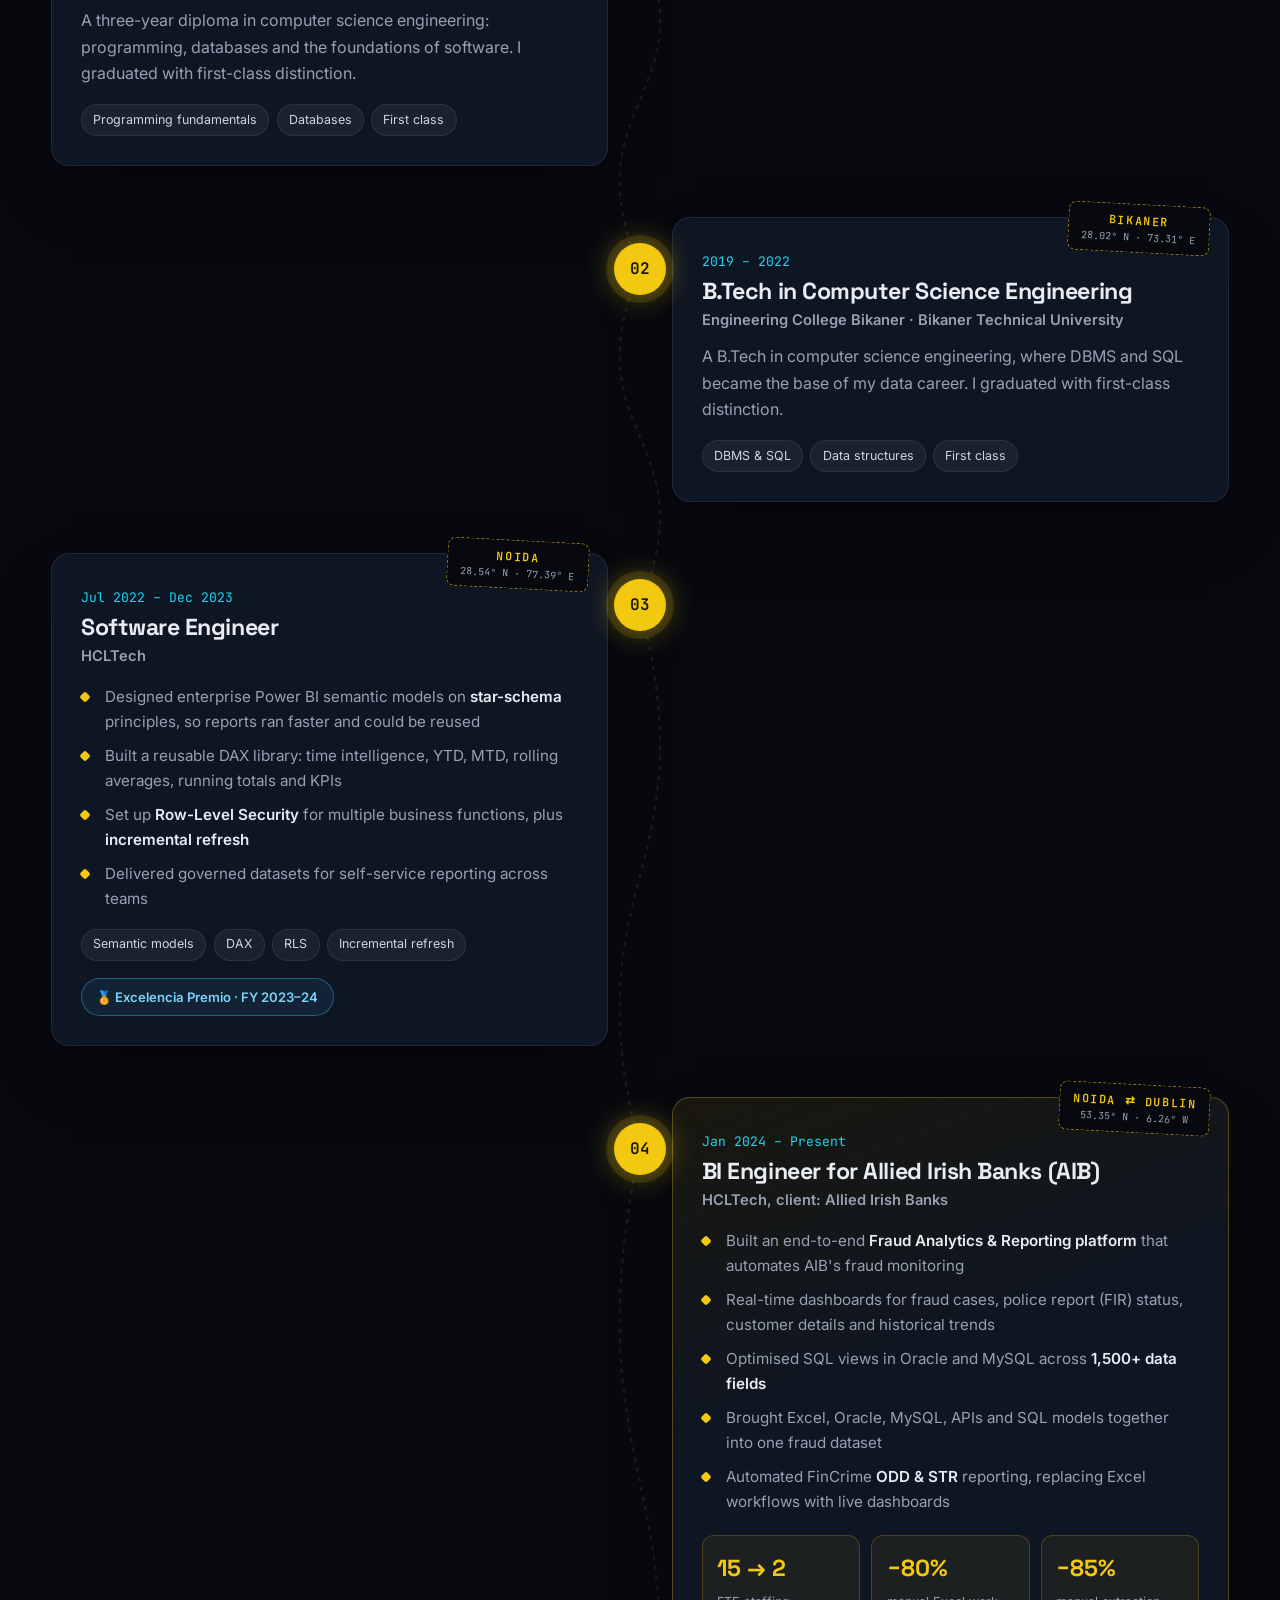
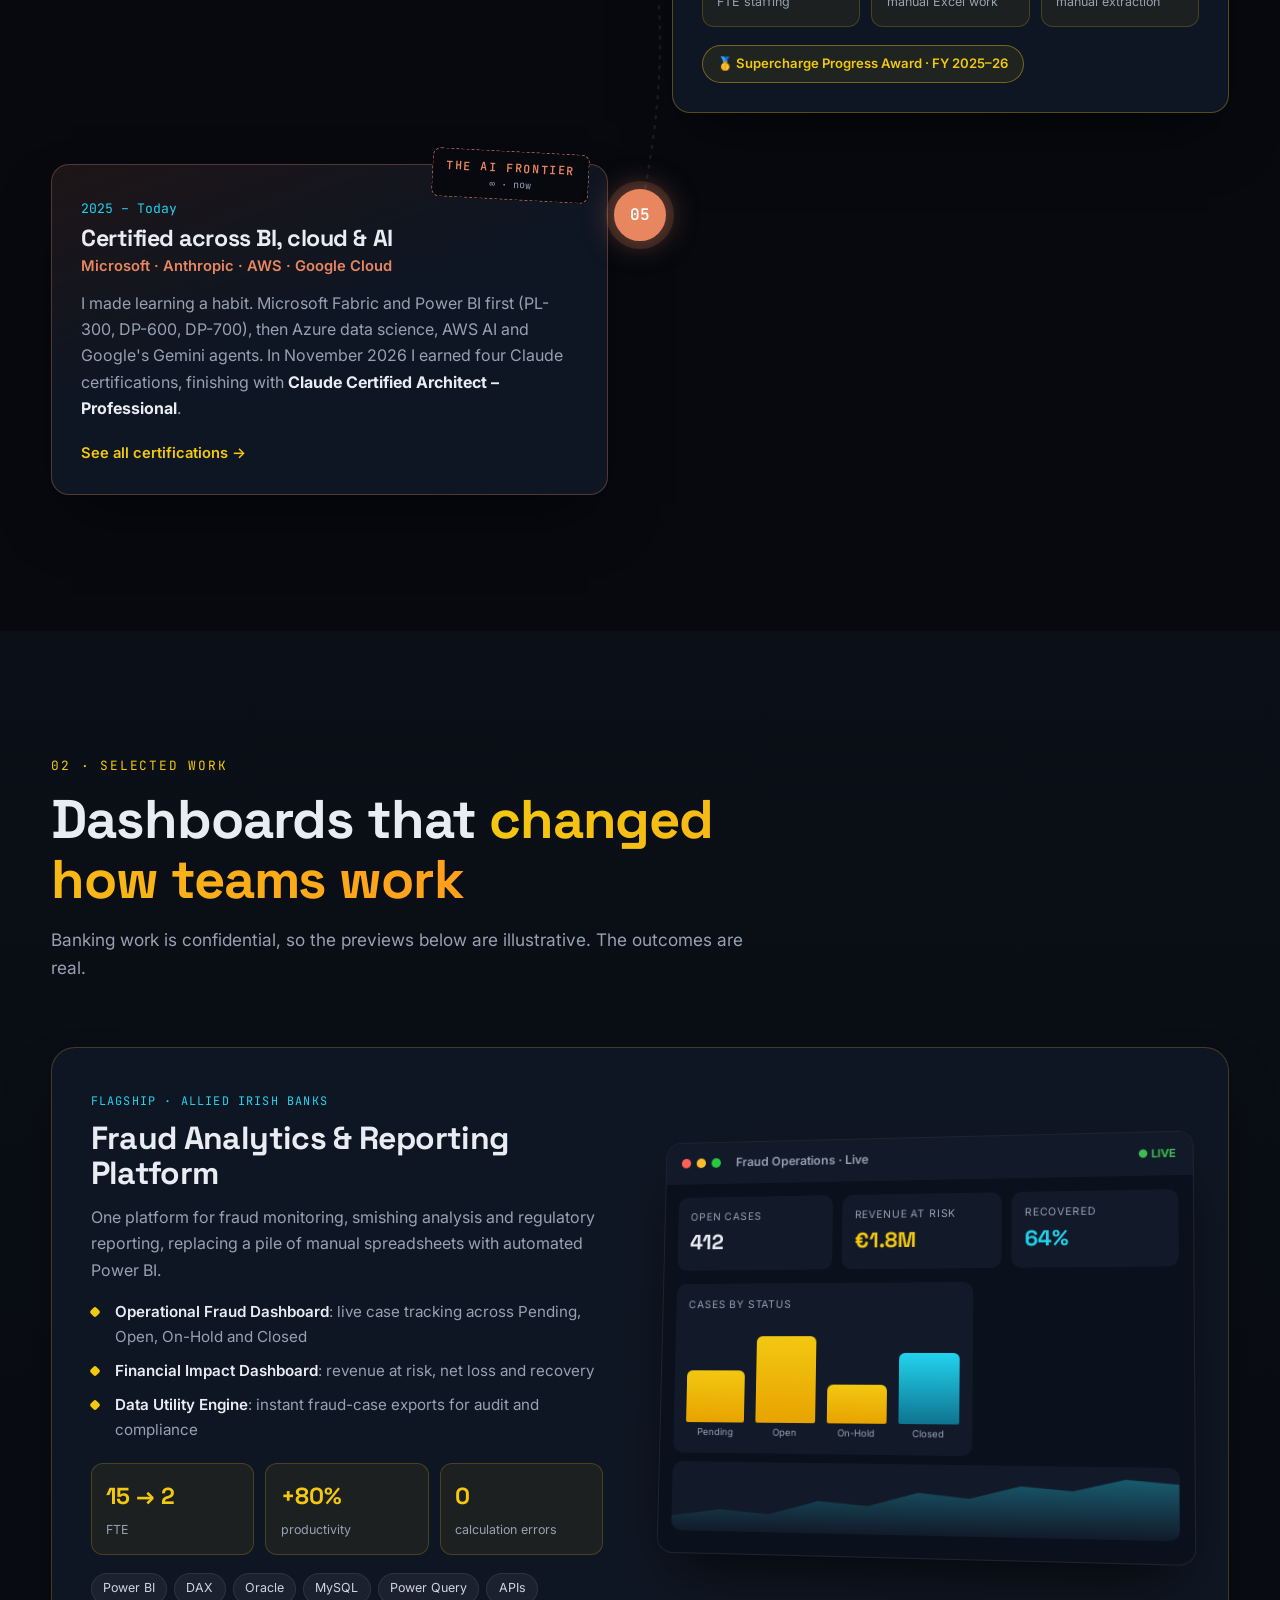
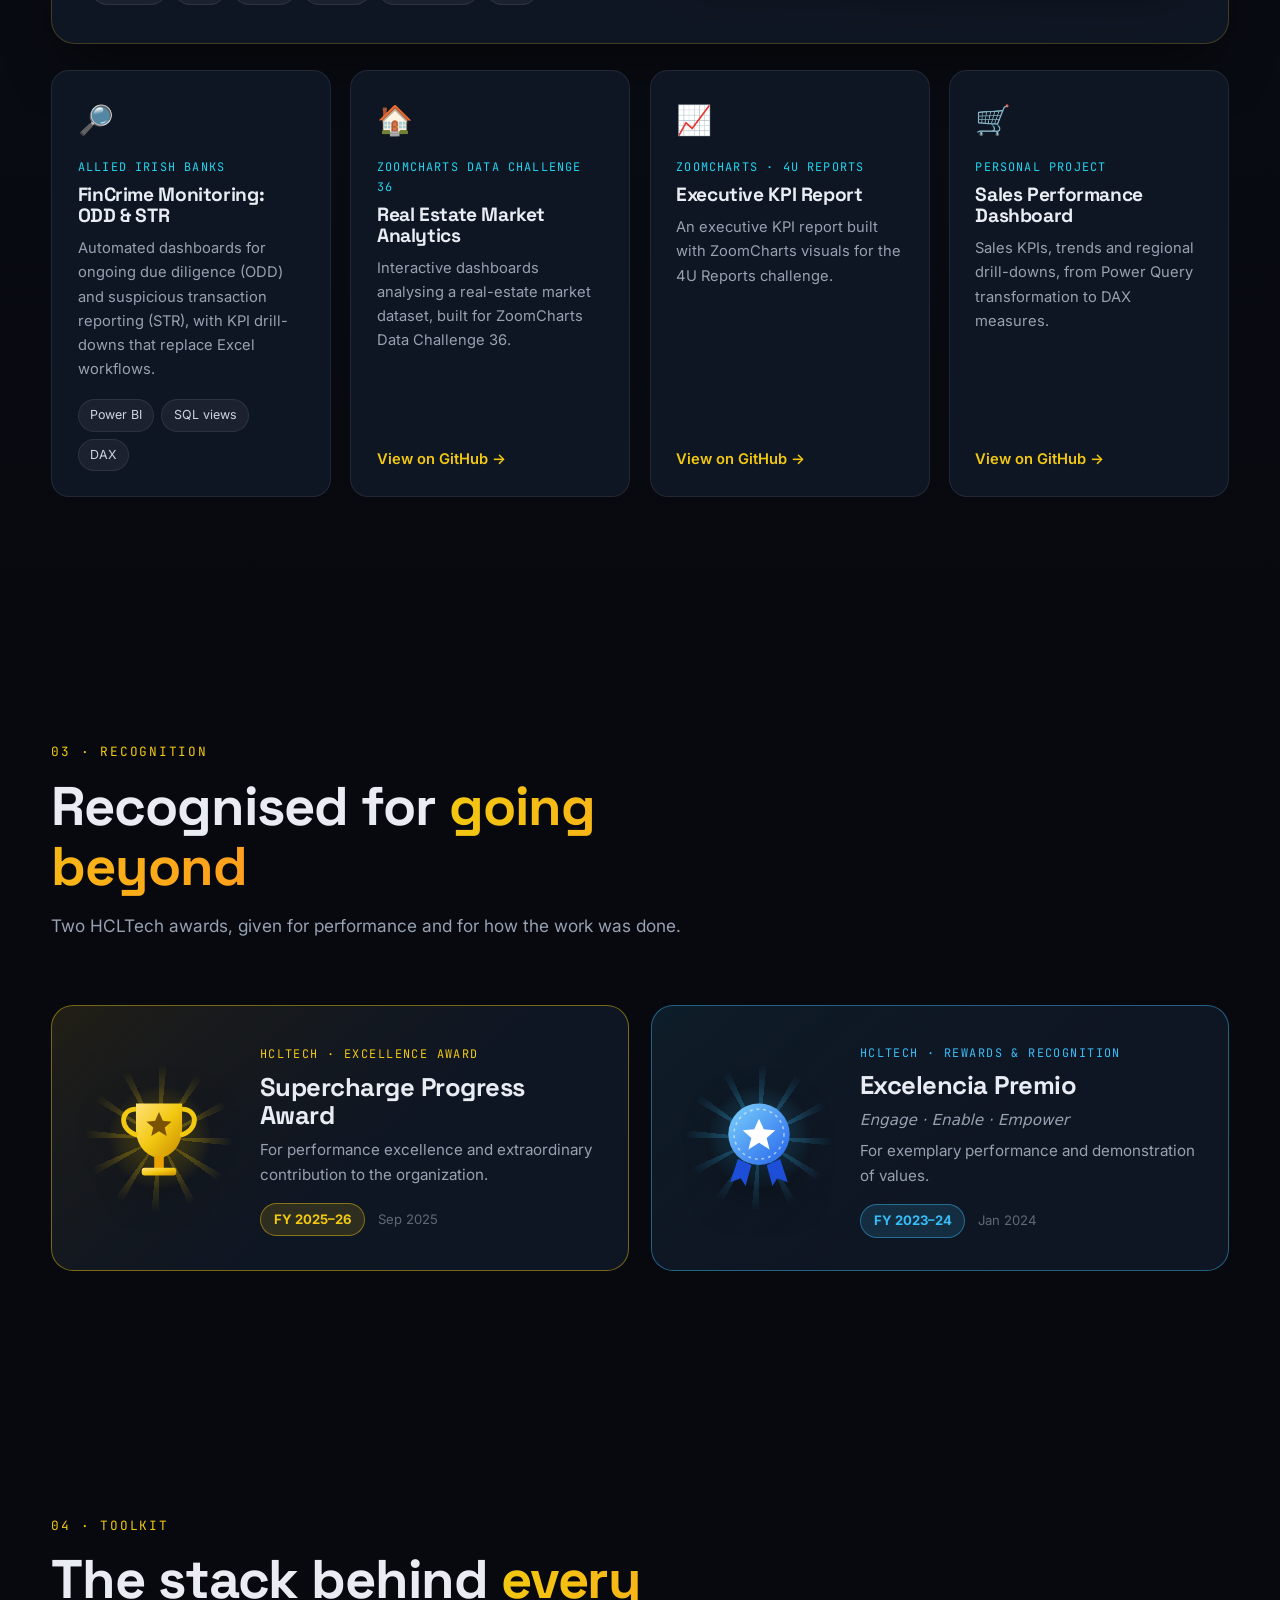
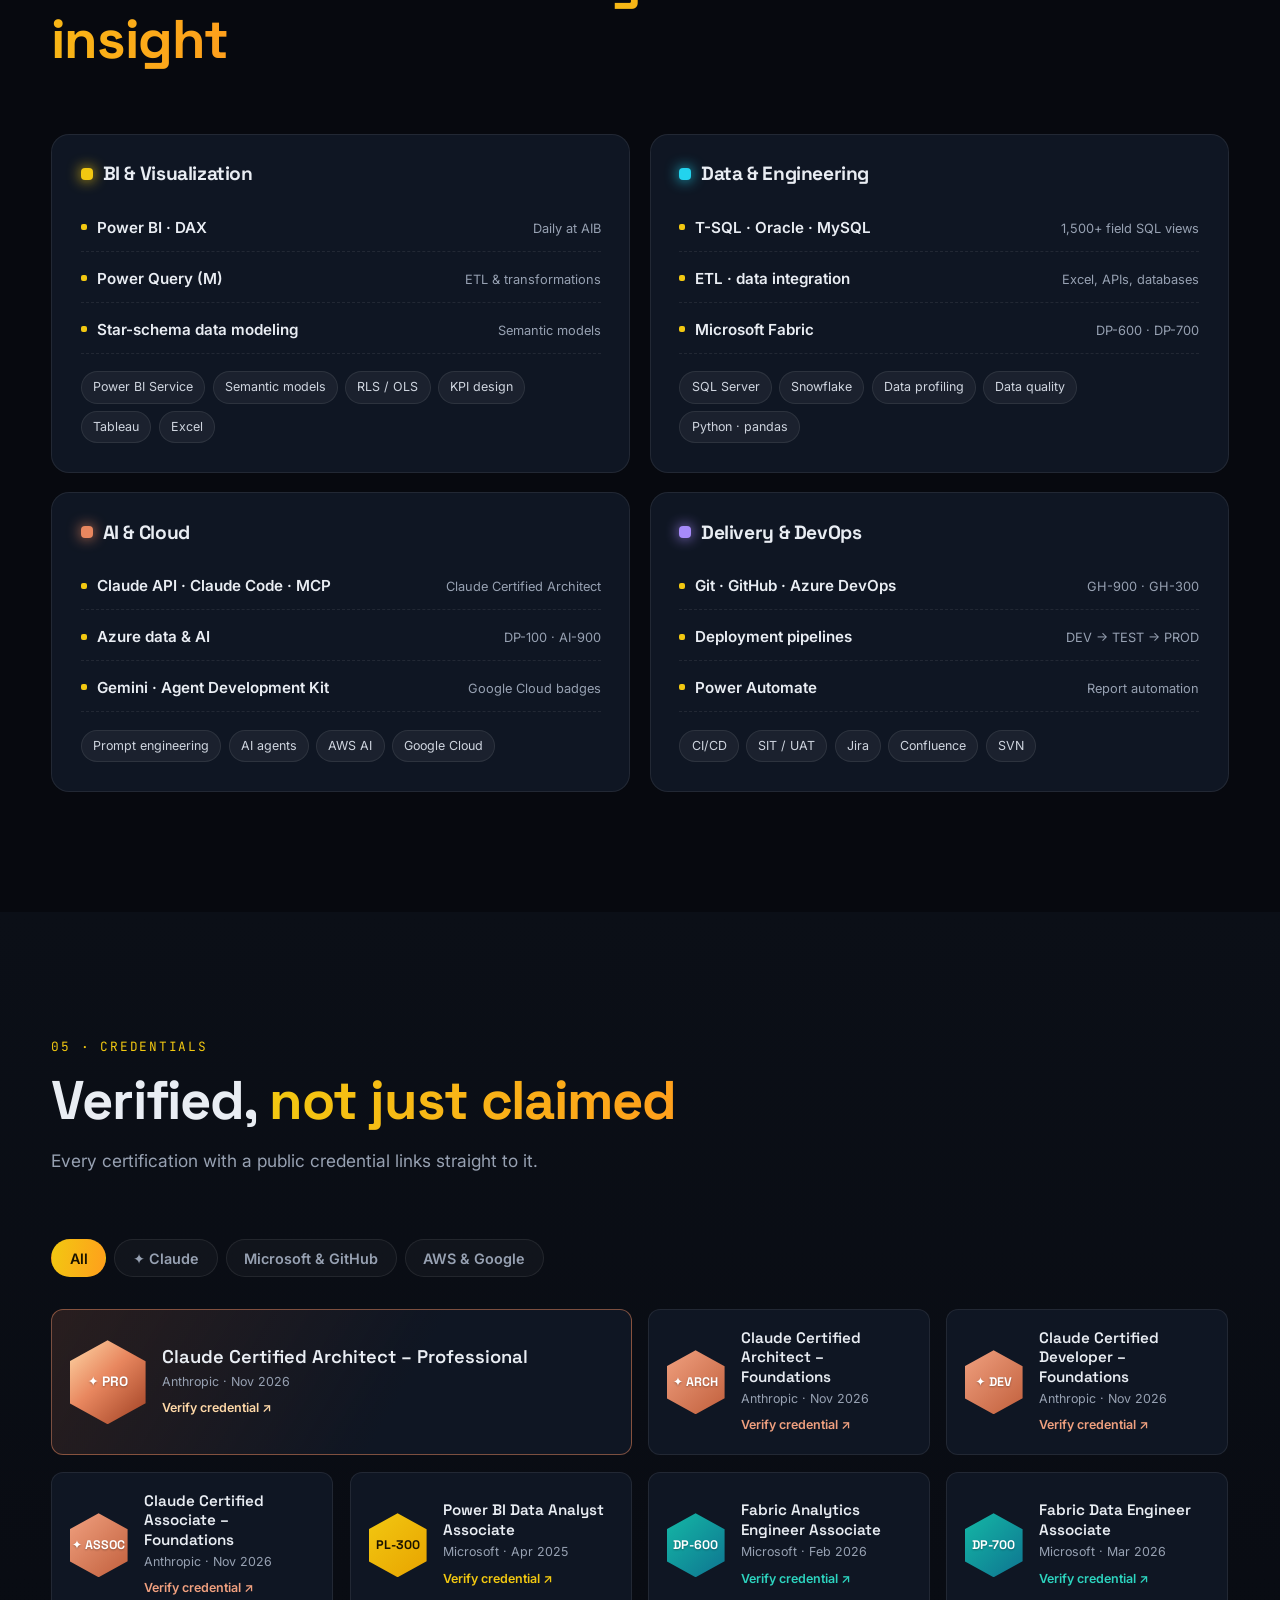
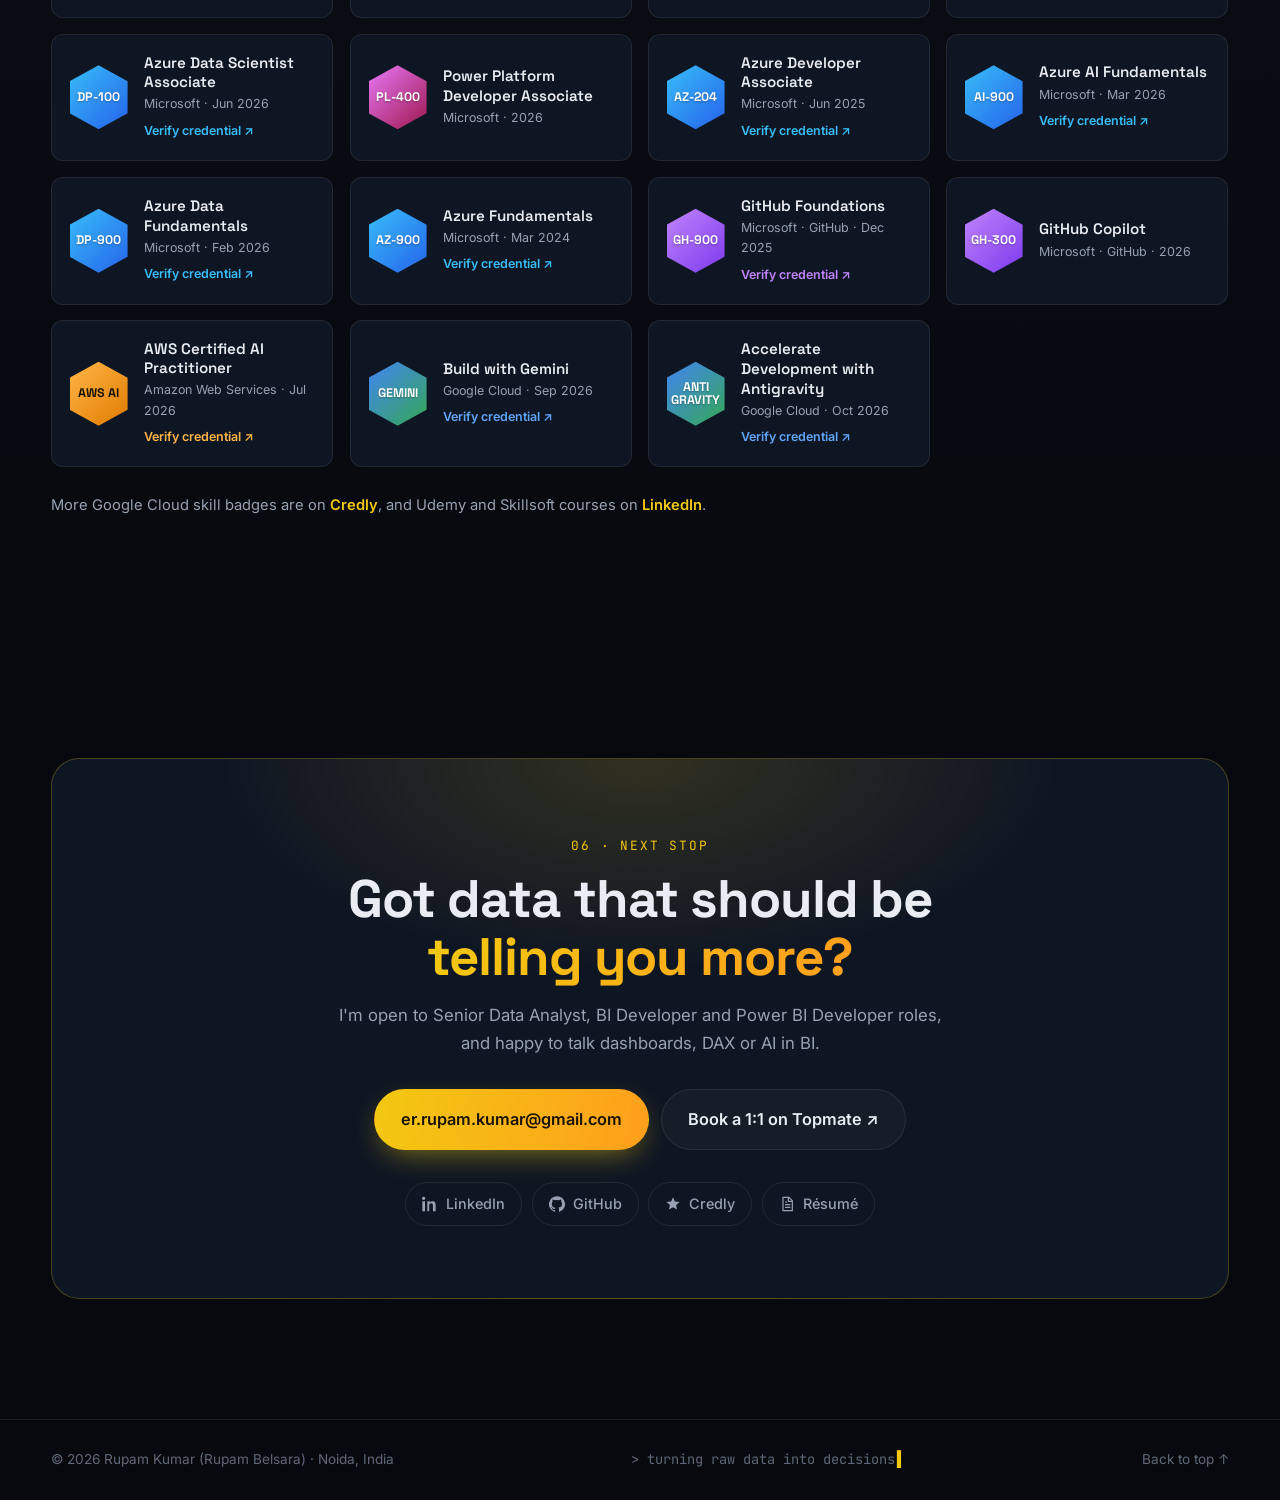
==== commit 6ed4681b: "SEO: Google Search Console verification, add alternate name Rupam Belsara Co-Authored-By: Claude Opu" ====
--- a/index.html
+++ b/index.html
@@ -3,7 +3,7 @@
 <head>
   <meta charset="UTF-8" />
   <meta name="viewport" content="width=device-width, initial-scale=1" />
-  <title>Rupam Kumar | Power BI Developer &amp; BI Engineer at HCLTech | Portfolio</title>
+  <title>Rupam Kumar (Rupam Belsara) | Power BI Developer &amp; BI Engineer | Portfolio</title>
   <meta name="description" content="Rupam Kumar – Power BI Developer &amp; BI Engineer at HCLTech, Noida. Fraud &amp; FinCrime analytics for banks with DAX, SQL &amp; Fabric. Claude Certified Architect." />
   <meta name="author" content="Rupam Kumar" />
   <meta name="robots" content="index, follow, max-image-preview:large" />
@@ -24,14 +24,14 @@
   <meta name="twitter:title" content="Rupam Kumar | Power BI Developer &amp; BI Engineer" />
   <meta name="twitter:description" content="Fraud &amp; FinCrime analytics with Power BI, DAX, SQL and Microsoft Fabric. Claude Certified Architect." />
   <meta name="twitter:image" content="https://errupamkumar.github.io/portfolio-website_prod/assets/img/rupam.jpg" />
-  <!-- Google Search Console: paste the verification tag here -->
+  <meta name="google-site-verification" content="eZLbODF5MVO-VLg-1gi5J1OyRH2EdvaC_3Yp9v9Oz8Y" />
   <link rel="icon" href="assets/img/favicon.svg" type="image/svg+xml" />
   <link rel="preconnect" href="https://fonts.googleapis.com" />
   <link rel="preconnect" href="https://fonts.gstatic.com" crossorigin />
   <link href="https://fonts.googleapis.com/css2?family=Inter:wght@400;500;600;700&family=JetBrains+Mono:wght@400;600&family=Space+Grotesk:wght@500;600;700&display=swap" rel="stylesheet" />
   <link rel="stylesheet" href="assets/css/style.css" />
   <script type="application/ld+json">
-  {"@context": "https://schema.org", "@graph": [{"@type": "Person", "@id": "https://errupamkumar.github.io/portfolio-website_prod/#rupam", "name": "Rupam Kumar", "alternateName": ["Er. Rupam Kumar", "errupamkumar"], "jobTitle": "Power BI Developer and Business Intelligence Engineer", "description": "Power BI Developer and BI Engineer at HCLTech with 4.2 years of experience in fraud and financial-crime analytics for Allied Irish Banks. Claude Certified Architect and Microsoft certified (PL-300, DP-600, DP-700).", "image": "https://errupamkumar.github.io/portfolio-website_prod/assets/img/rupam.jpg", "url": "https://errupamkumar.github.io/portfolio-website_prod/", "email": "mailto:er.rupam.kumar@gmail.com", "worksFor": {"@type": "Organization", "name": "HCLTech", "url": "https://www.hcltech.com"}, "address": {"@type": "PostalAddress", "addressLocality": "Noida", "addressRegion": "Uttar Pradesh", "addressCountry": "IN"}, "alumniOf": [{"@type": "CollegeOrUniversity", "name": "Government Engineering College Bikaner"}, {"@type": "EducationalOrganization", "name": "Government Polytechnic College Patna"}], "knowsAbout": ["Power BI", "DAX", "Power Query", "SQL", "T-SQL", "Oracle", "MySQL", "Snowflake", "Microsoft Fabric", "Data Modeling", "Star Schema", "Row-Level Security", "Fraud Analytics", "Financial Crime Analytics", "Business Intelligence", "Data Visualization", "Python", "Azure DevOps", "Claude", "Generative AI"], "hasCredential": [{"@type": "EducationalOccupationalCredential", "name": "Claude Certified Architect – Professional", "recognizedBy": {"@type": "Organization", "name": "Anthropic"}}, {"@type": "EducationalOccupationalCredential", "name": "Claude Certified Architect – Foundations", "recognizedBy": {"@type": "Organization", "name": "Anthropic"}}, {"@type": "EducationalOccupationalCredential", "name": "Claude Certified Developer – Foundations", "recognizedBy": {"@type": "Organization", "name": "Anthropic"}}, {"@type": "EducationalOccupationalCredential", "name": "Claude Certified Associate – Foundations", "recognizedBy": {"@type": "Organization", "name": "Anthropic"}}, {"@type": "EducationalOccupationalCredential", "name": "Microsoft Certified: Power BI Data Analyst Associate (PL-300)", "recognizedBy": {"@type": "Organization", "name": "Microsoft"}}, {"@type": "EducationalOccupationalCredential", "name": "Microsoft Certified: Fabric Analytics Engineer Associate (DP-600)", "recognizedBy": {"@type": "Organization", "name": "Microsoft"}}, {"@type": "EducationalOccupationalCredential", "name": "Microsoft Certified: Fabric Data Engineer Associate (DP-700)", "recognizedBy": {"@type": "Organization", "name": "Microsoft"}}, {"@type": "EducationalOccupationalCredential", "name": "Microsoft Certified: Azure Data Scientist Associate (DP-100)", "recognizedBy": {"@type": "Organization", "name": "Microsoft"}}, {"@type": "EducationalOccupationalCredential", "name": "Microsoft Certified: Azure Developer Associate (AZ-204)", "recognizedBy": {"@type": "Organization", "name": "Microsoft"}}, {"@type": "EducationalOccupationalCredential", "name": "AWS Certified AI Practitioner", "recognizedBy": {"@type": "Organization", "name": "Amazon Web Services"}}], "award": ["HCLTech Supercharge Progress Award (Excellence Award, FY 2025–26)", "HCLTech Excelencia Premio (FY 2023–24)"], "sameAs": ["https://www.linkedin.com/in/rupam-kumar/", "https://github.com/errupamkumar", "https://topmate.io/rupam_kumar10", "https://www.credly.com/users/rupam-kumar.538c2647", "https://learn.microsoft.com/en-us/users/rupamkumar-5926/"]}, {"@type": "ProfilePage", "@id": "https://errupamkumar.github.io/portfolio-website_prod/#page", "url": "https://errupamkumar.github.io/portfolio-website_prod/", "name": "Rupam Kumar – Power BI Developer Portfolio", "mainEntity": {"@id": "https://errupamkumar.github.io/portfolio-website_prod/#rupam"}, "inLanguage": "en"}]}
+  {"@context": "https://schema.org", "@graph": [{"@type": "Person", "@id": "https://errupamkumar.github.io/portfolio-website_prod/#rupam", "name": "Rupam Kumar", "alternateName": ["Rupam Belsara", "Rupam Kumar Belsara", "Er. Rupam Kumar", "errupamkumar"], "jobTitle": "Power BI Developer and Business Intelligence Engineer", "description": "Power BI Developer and BI Engineer at HCLTech with 4.2 years of experience in fraud and financial-crime analytics for Allied Irish Banks. Claude Certified Architect and Microsoft certified (PL-300, DP-600, DP-700).", "image": "https://errupamkumar.github.io/portfolio-website_prod/assets/img/rupam.jpg", "url": "https://errupamkumar.github.io/portfolio-website_prod/", "email": "mailto:er.rupam.kumar@gmail.com", "worksFor": {"@type": "Organization", "name": "HCLTech", "url": "https://www.hcltech.com"}, "address": {"@type": "PostalAddress", "addressLocality": "Noida", "addressRegion": "Uttar Pradesh", "addressCountry": "IN"}, "alumniOf": [{"@type": "CollegeOrUniversity", "name": "Government Engineering College Bikaner"}, {"@type": "EducationalOrganization", "name": "Government Polytechnic College Patna"}], "knowsAbout": ["Power BI", "DAX", "Power Query", "SQL", "T-SQL", "Oracle", "MySQL", "Snowflake", "Microsoft Fabric", "Data Modeling", "Star Schema", "Row-Level Security", "Fraud Analytics", "Financial Crime Analytics", "Business Intelligence", "Data Visualization", "Python", "Azure DevOps", "Claude", "Generative AI"], "hasCredential": [{"@type": "EducationalOccupationalCredential", "name": "Claude Certified Architect – Professional", "recognizedBy": {"@type": "Organization", "name": "Anthropic"}}, {"@type": "EducationalOccupationalCredential", "name": "Claude Certified Architect – Foundations", "recognizedBy": {"@type": "Organization", "name": "Anthropic"}}, {"@type": "EducationalOccupationalCredential", "name": "Claude Certified Developer – Foundations", "recognizedBy": {"@type": "Organization", "name": "Anthropic"}}, {"@type": "EducationalOccupationalCredential", "name": "Claude Certified Associate – Foundations", "recognizedBy": {"@type": "Organization", "name": "Anthropic"}}, {"@type": "EducationalOccupationalCredential", "name": "Microsoft Certified: Power BI Data Analyst Associate (PL-300)", "recognizedBy": {"@type": "Organization", "name": "Microsoft"}}, {"@type": "EducationalOccupationalCredential", "name": "Microsoft Certified: Fabric Analytics Engineer Associate (DP-600)", "recognizedBy": {"@type": "Organization", "name": "Microsoft"}}, {"@type": "EducationalOccupationalCredential", "name": "Microsoft Certified: Fabric Data Engineer Associate (DP-700)", "recognizedBy": {"@type": "Organization", "name": "Microsoft"}}, {"@type": "EducationalOccupationalCredential", "name": "Microsoft Certified: Azure Data Scientist Associate (DP-100)", "recognizedBy": {"@type": "Organization", "name": "Microsoft"}}, {"@type": "EducationalOccupationalCredential", "name": "Microsoft Certified: Azure Developer Associate (AZ-204)", "recognizedBy": {"@type": "Organization", "name": "Microsoft"}}, {"@type": "EducationalOccupationalCredential", "name": "AWS Certified AI Practitioner", "recognizedBy": {"@type": "Organization", "name": "Amazon Web Services"}}], "award": ["HCLTech Supercharge Progress Award (Excellence Award, FY 2025–26)", "HCLTech Excelencia Premio (FY 2023–24)"], "sameAs": ["https://www.linkedin.com/in/rupam-kumar/", "https://github.com/errupamkumar", "https://topmate.io/rupam_kumar10", "https://www.credly.com/users/rupam-kumar.538c2647", "https://learn.microsoft.com/en-us/users/rupamkumar-5926/"]}, {"@type": "ProfilePage", "@id": "https://errupamkumar.github.io/portfolio-website_prod/#page", "url": "https://errupamkumar.github.io/portfolio-website_prod/", "name": "Rupam Kumar – Power BI Developer Portfolio", "mainEntity": {"@id": "https://errupamkumar.github.io/portfolio-website_prod/#rupam"}, "inLanguage": "en"}]}
   </script>
 </head>
 <body>
@@ -76,6 +76,7 @@
             <a href="#contact" class="btn btn-ghost">Let's talk</a>
           </div>
           <ul class="hero-meta reveal">
+            <li><span>👤</span> Also known as Rupam Belsara</li>
             <li><span>📍</span> Noida, India</li>
             <li><span>🏦</span> BFSI · Fraud · FinCrime</li>
             <li><span>🌐</span> Working with Dublin, Ireland</li>
@@ -422,7 +423,7 @@
 
   <footer class="footer">
     <div class="container footer-in">
-      <span>© <span id="yr">2026</span> Rupam Kumar · Noida, India</span>
+      <span>© <span id="yr">2026</span> Rupam Kumar (Rupam Belsara) · Noida, India</span>
       <span class="mono">&gt; turning raw data into decisions<span class="caret">▌</span></span>
       <a href="#top">Back to top ↑</a>
     </div>
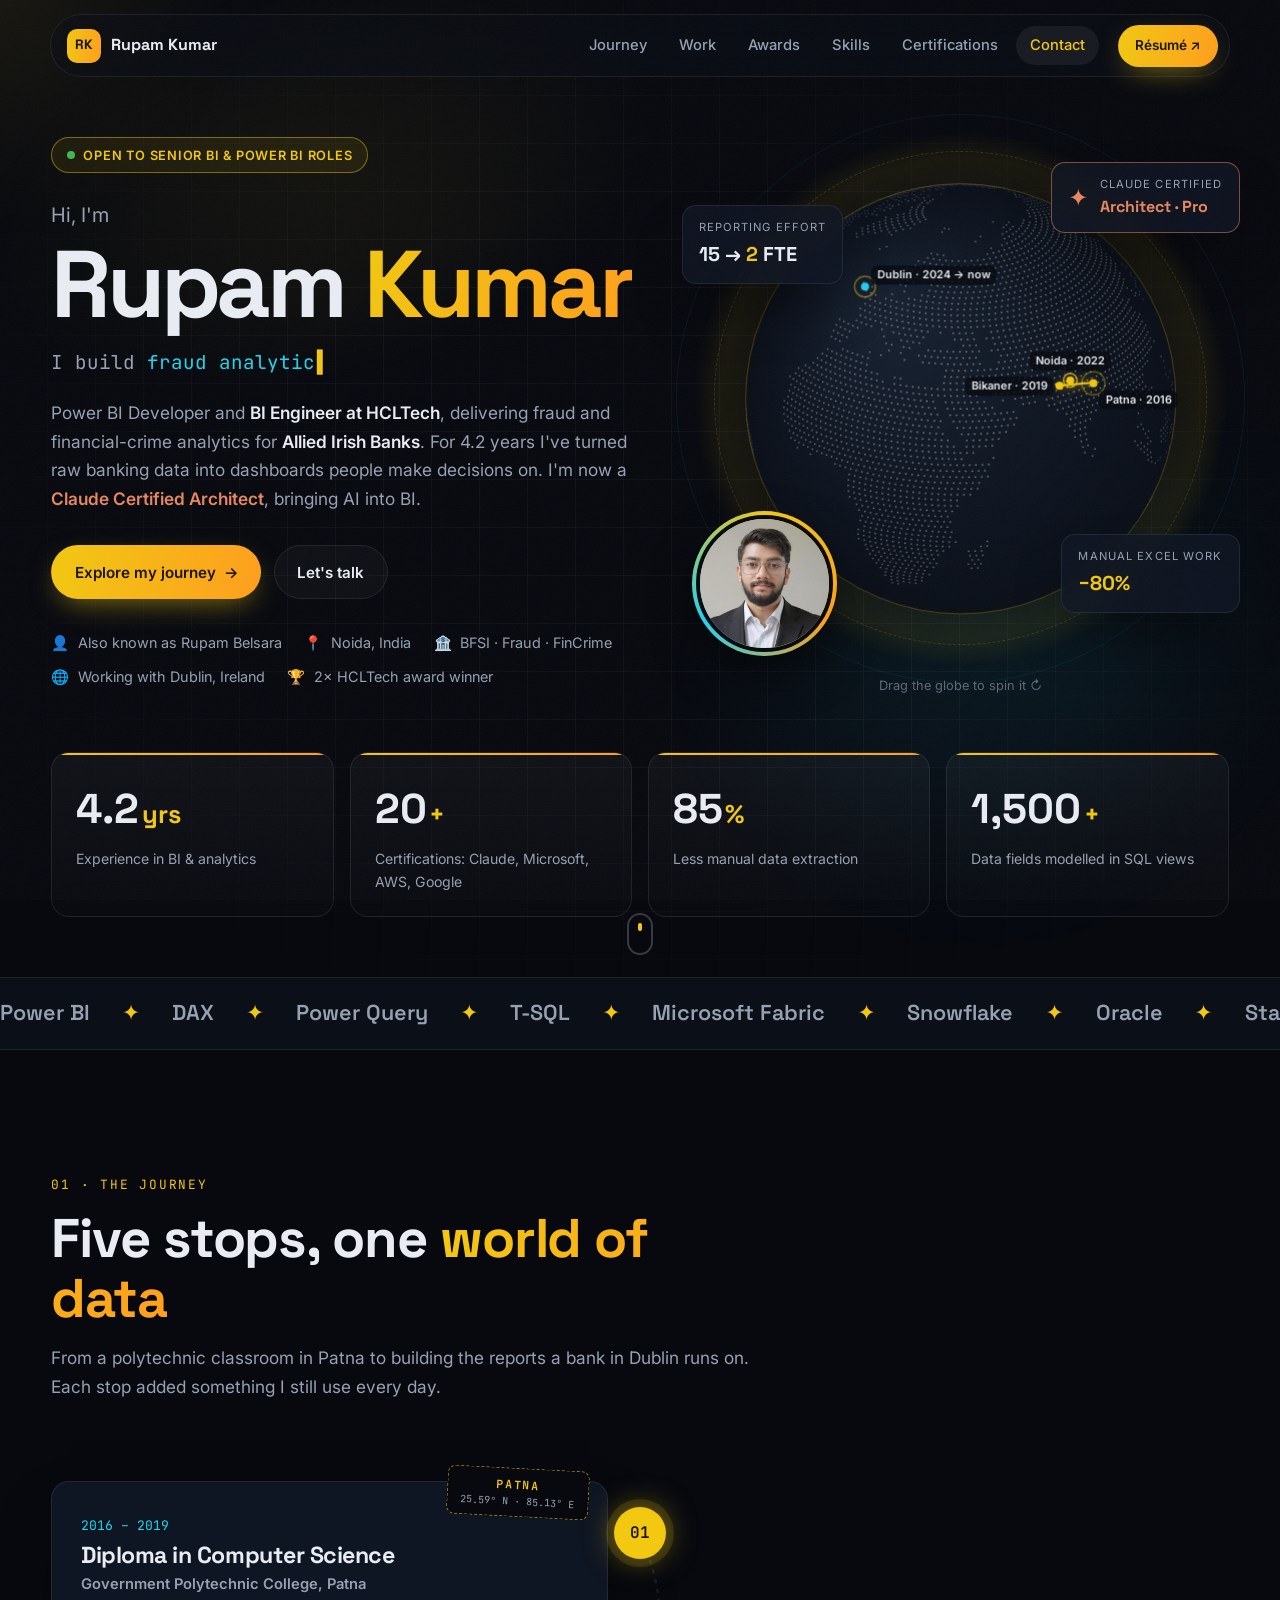
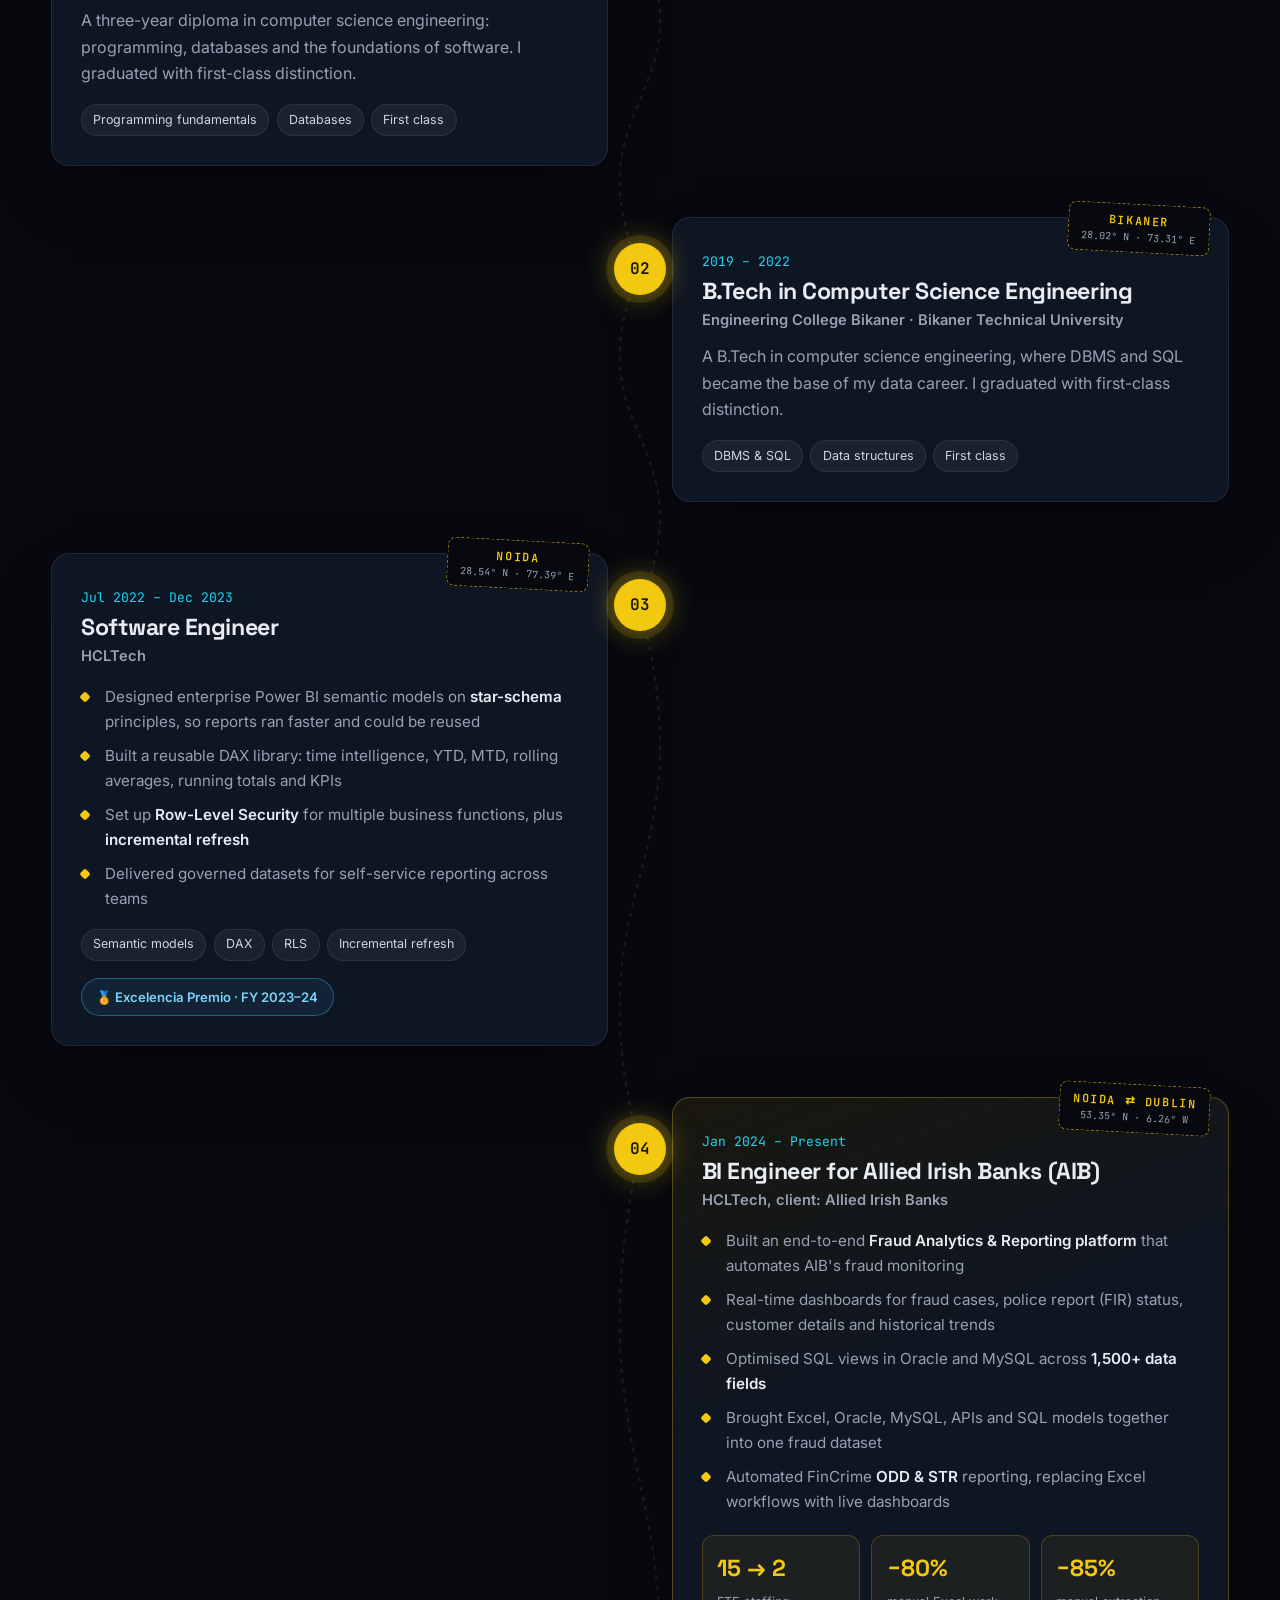
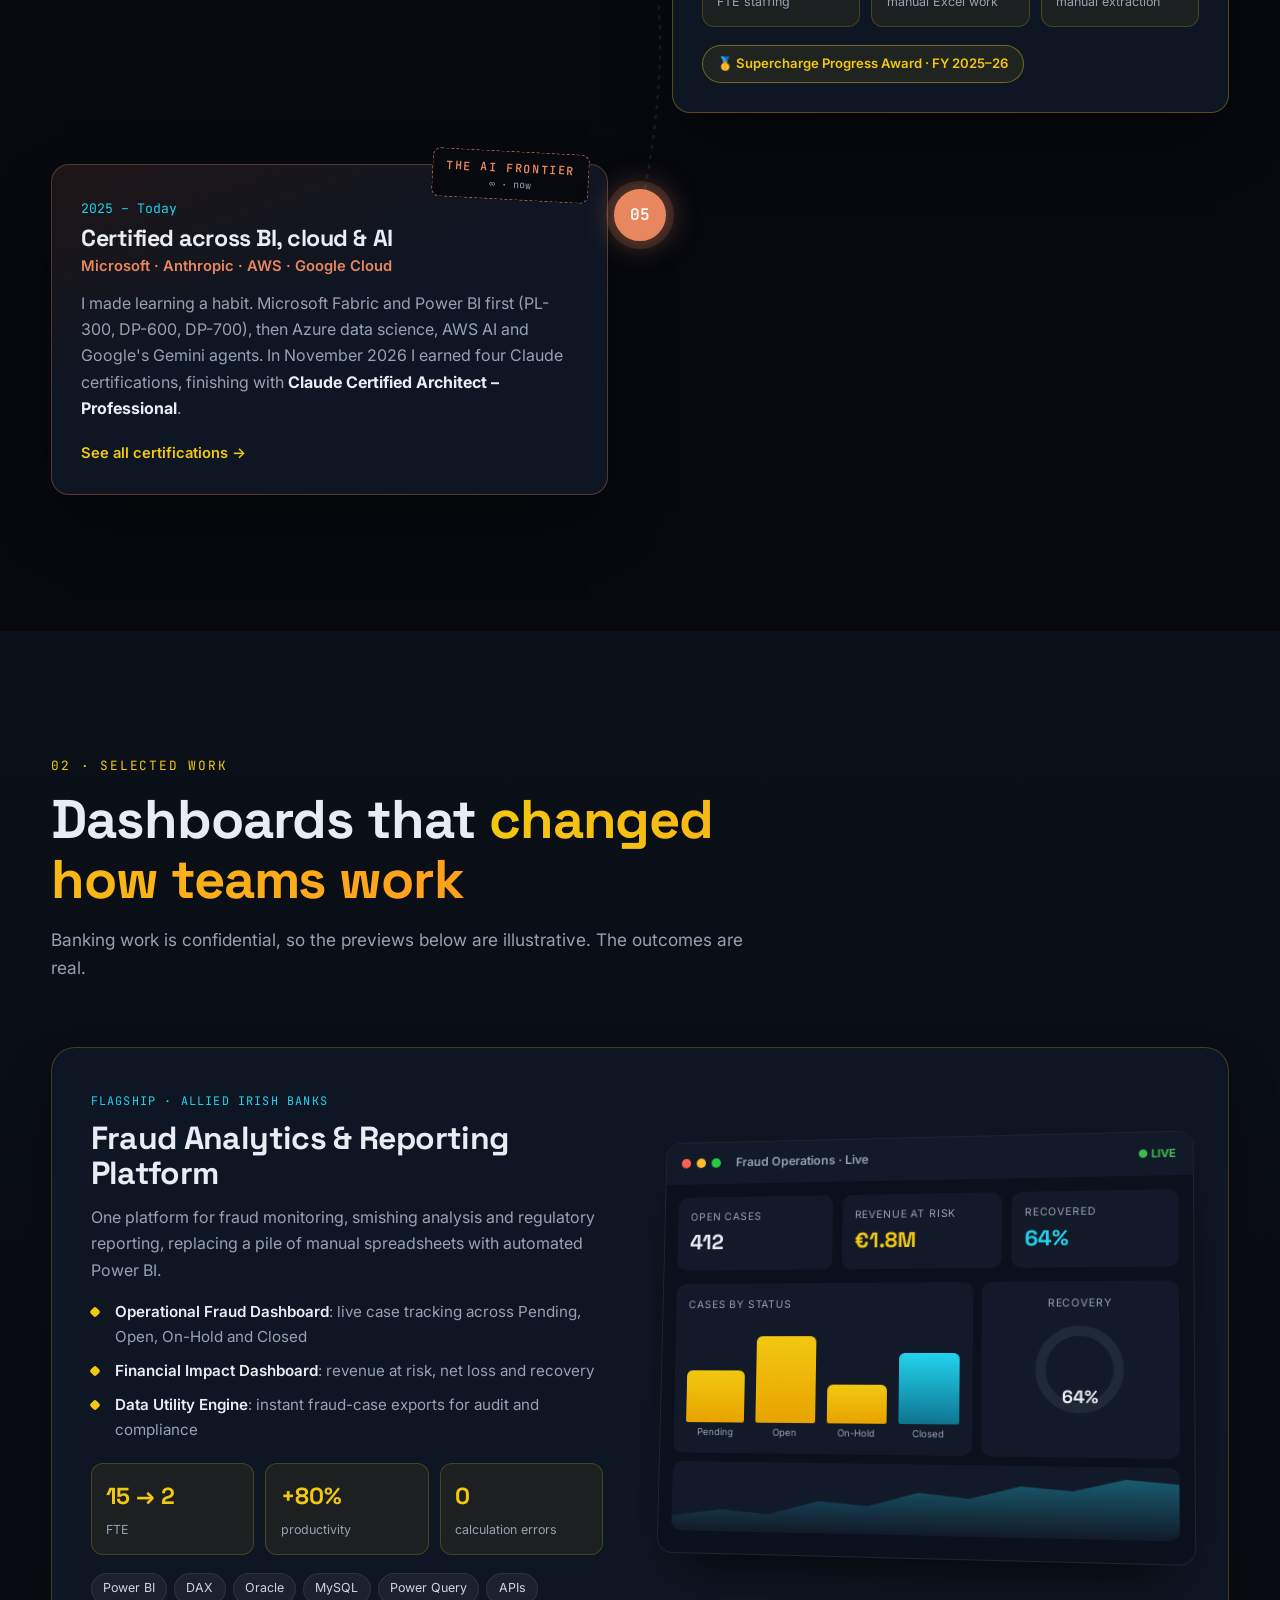
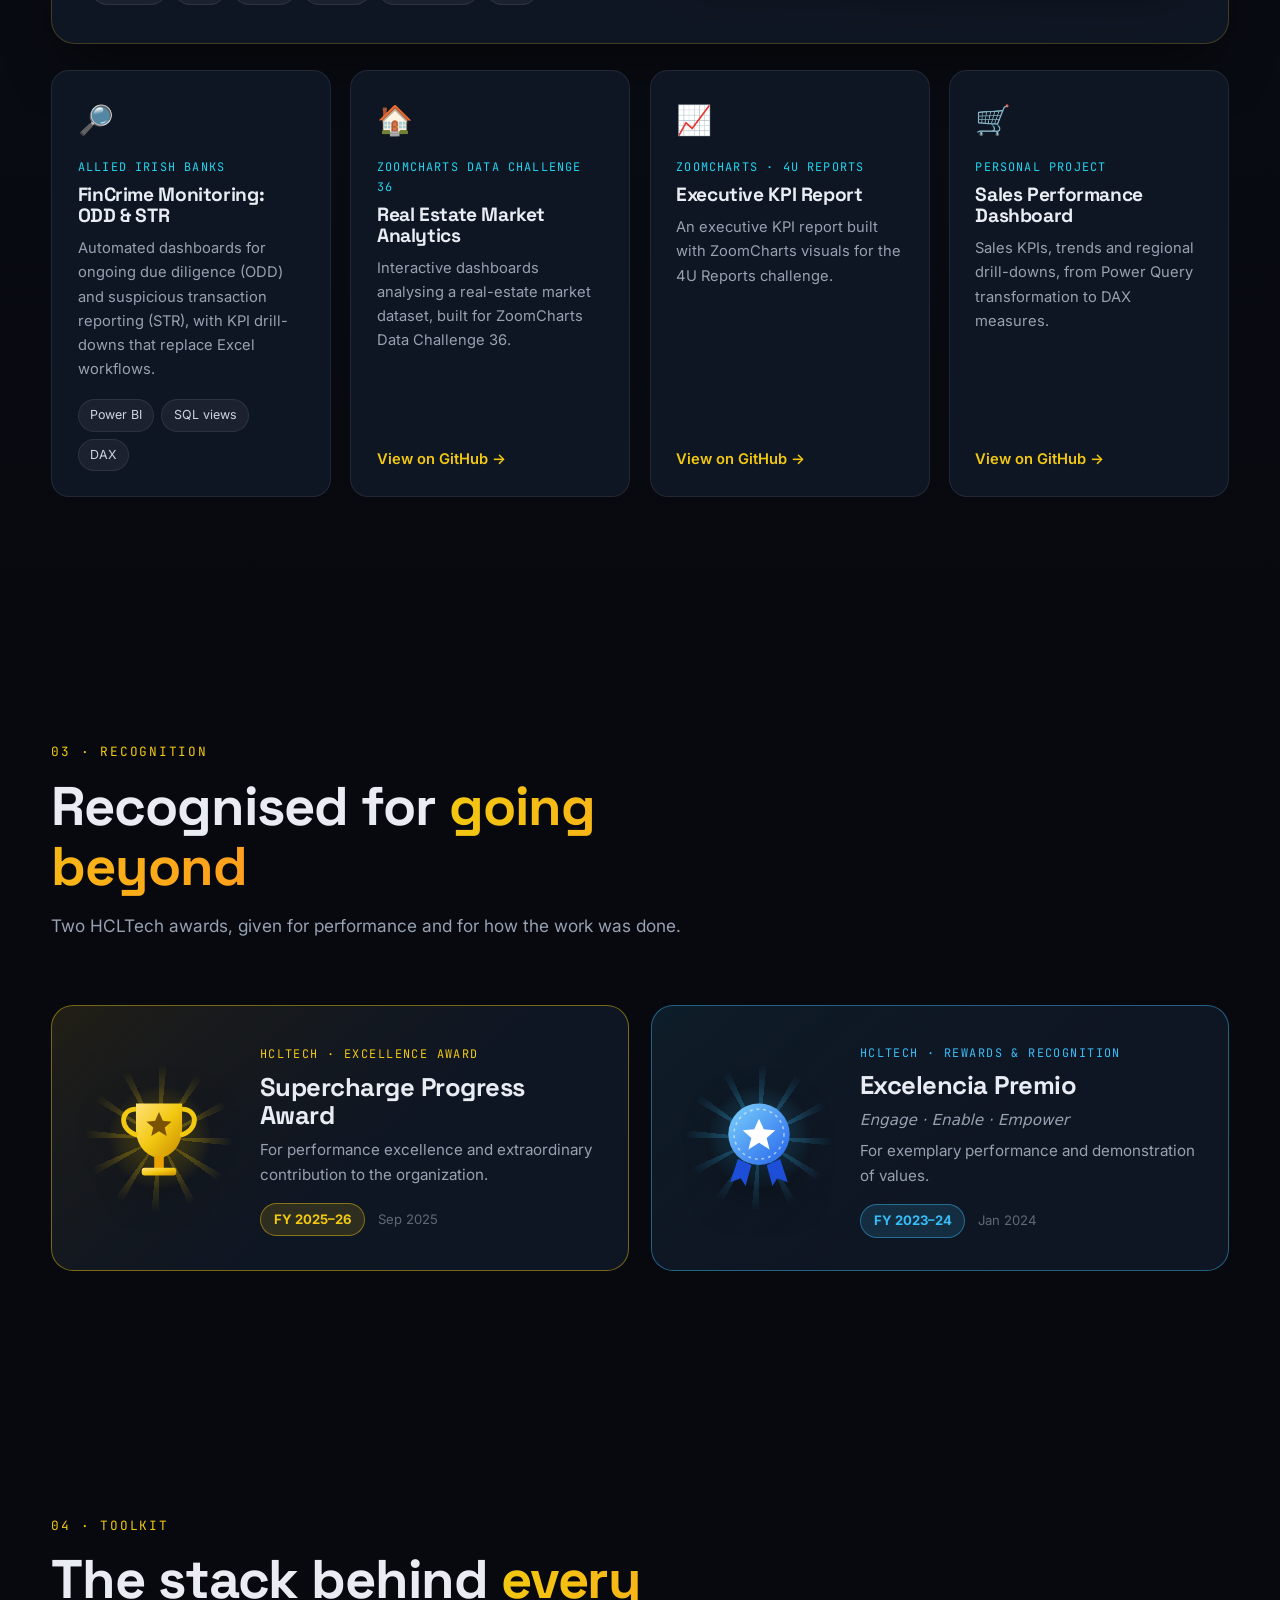
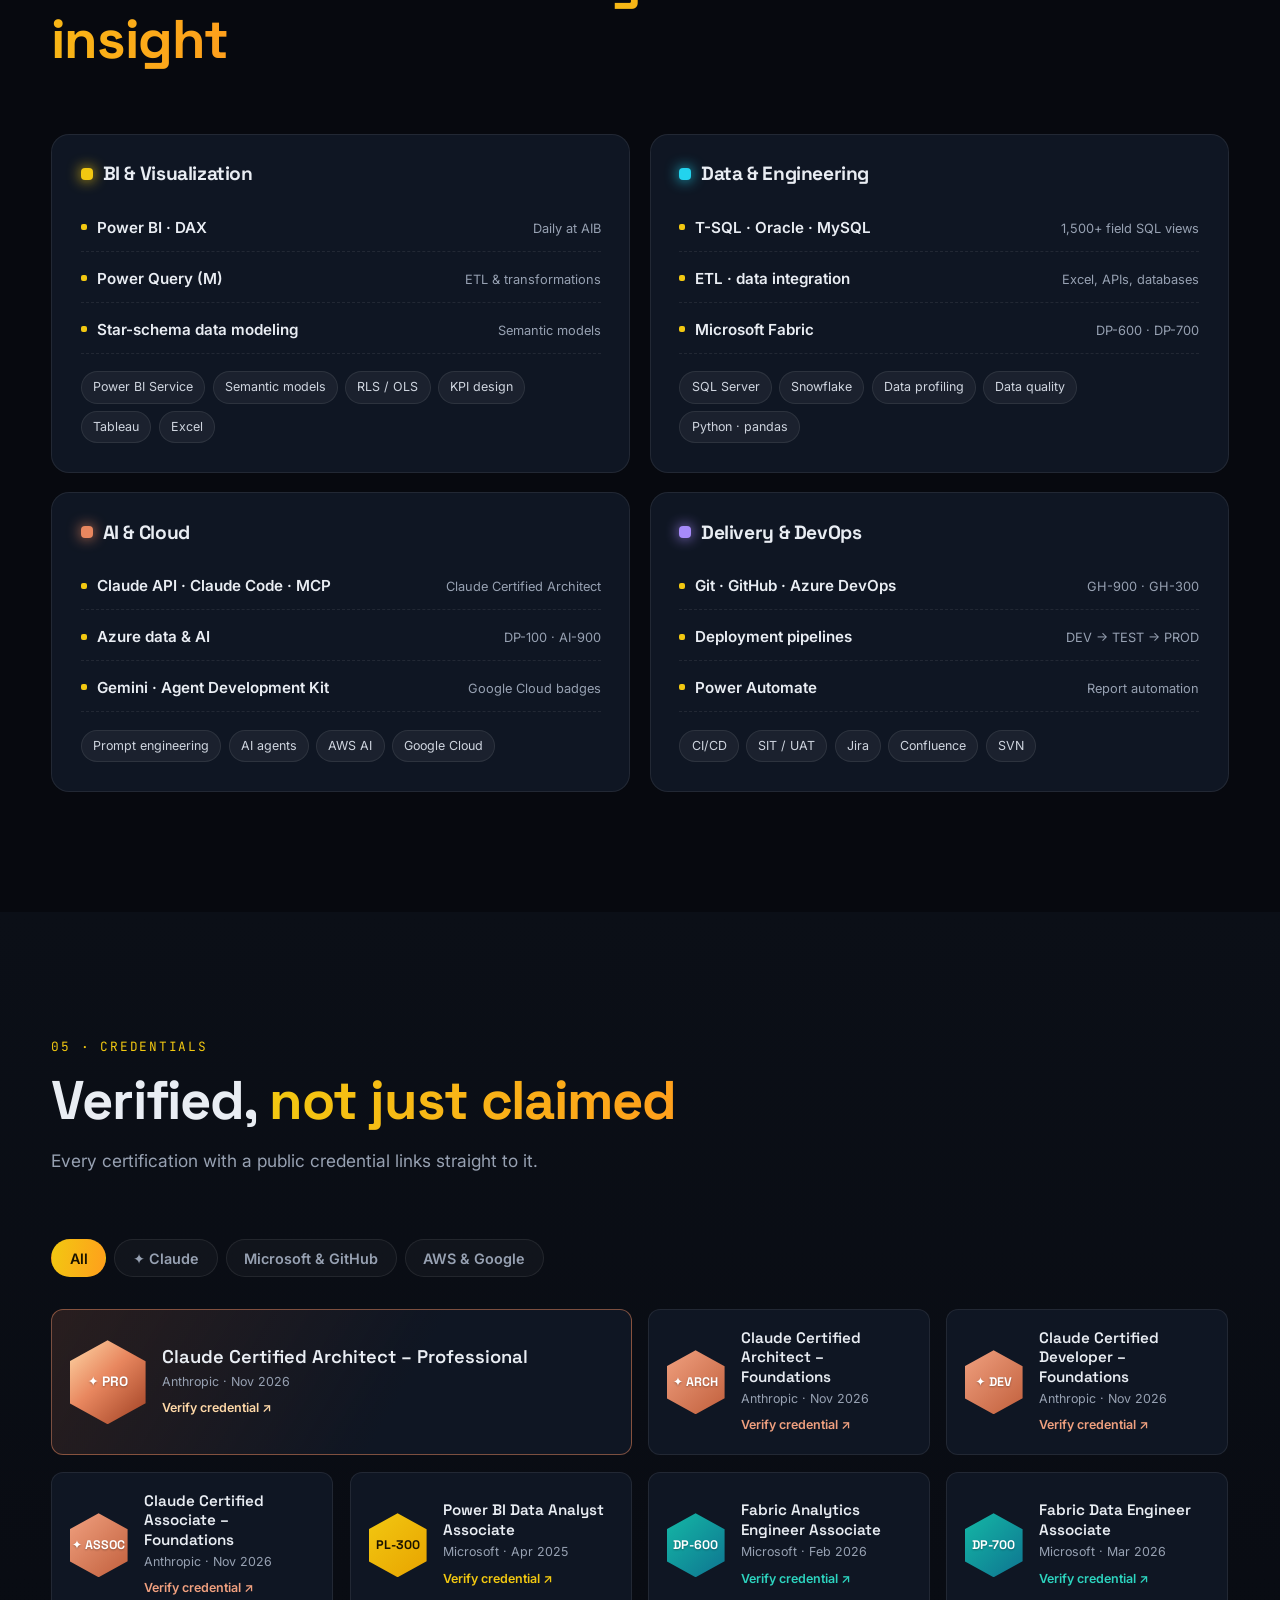
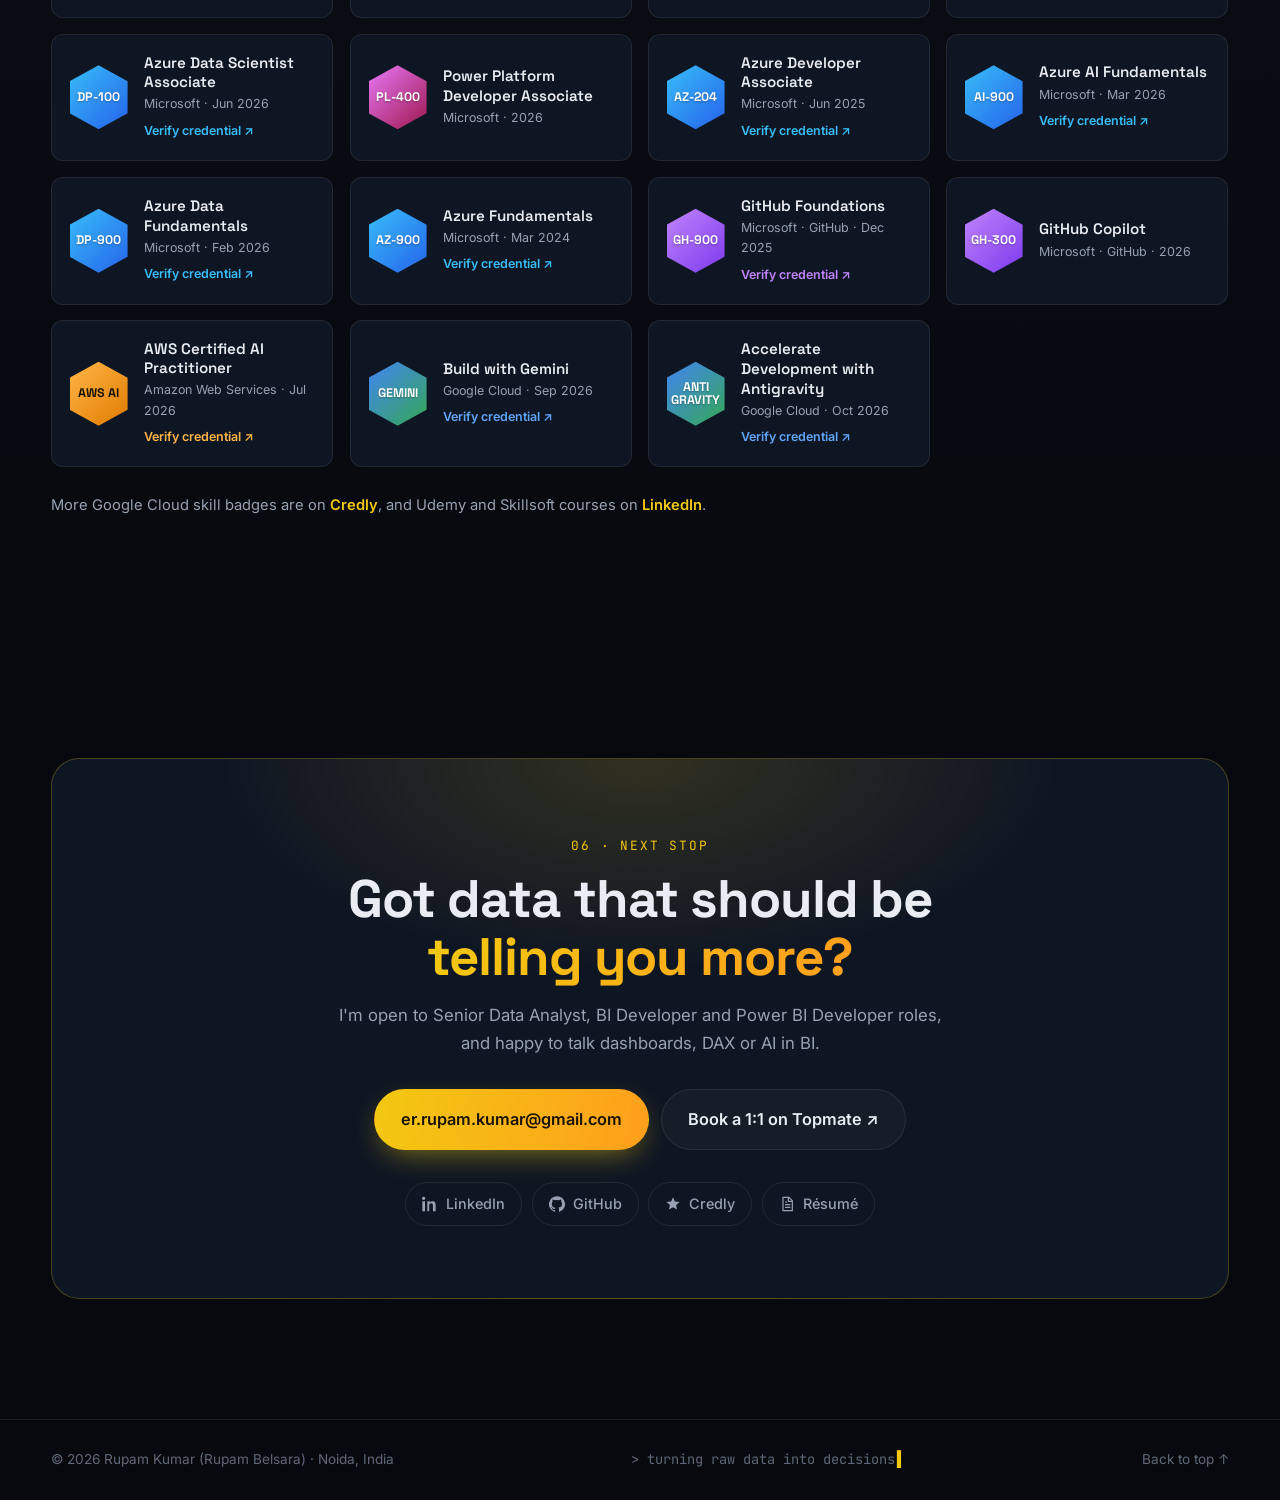
==== commit a9764ebd: "Move site to root domain errupamkumar.github.io: update canonical, sitemap and links, add robots.txt" ====
--- a/index.html
+++ b/index.html
@@ -7,15 +7,15 @@
   <meta name="description" content="Rupam Kumar – Power BI Developer &amp; BI Engineer at HCLTech, Noida. Fraud &amp; FinCrime analytics for banks with DAX, SQL &amp; Fabric. Claude Certified Architect." />
   <meta name="author" content="Rupam Kumar" />
   <meta name="robots" content="index, follow, max-image-preview:large" />
-  <link rel="canonical" href="https://errupamkumar.github.io/portfolio-website_prod/" />
+  <link rel="canonical" href="https://errupamkumar.github.io/" />
   <link rel="me" href="https://github.com/errupamkumar" />
   <link rel="me" href="https://www.linkedin.com/in/rupam-kumar/" />
   <meta name="theme-color" content="#07090f" />
   <meta property="og:site_name" content="Rupam Kumar" />
   <meta property="og:title" content="Rupam Kumar | Power BI Developer &amp; BI Engineer" />
   <meta property="og:description" content="4.2 years turning raw banking data into decisions: fraud and FinCrime analytics, Power BI, DAX, SQL, Microsoft Fabric and AI. Claude Certified Architect." />
-  <meta property="og:url" content="https://errupamkumar.github.io/portfolio-website_prod/" />
-  <meta property="og:image" content="https://errupamkumar.github.io/portfolio-website_prod/assets/img/rupam.jpg" />
+  <meta property="og:url" content="https://errupamkumar.github.io/" />
+  <meta property="og:image" content="https://errupamkumar.github.io/assets/img/rupam.jpg" />
   <meta property="og:image:alt" content="Portrait of Rupam Kumar, Power BI Developer" />
   <meta property="og:type" content="profile" />
   <meta property="profile:first_name" content="Rupam" />
@@ -23,7 +23,7 @@
   <meta name="twitter:card" content="summary_large_image" />
   <meta name="twitter:title" content="Rupam Kumar | Power BI Developer &amp; BI Engineer" />
   <meta name="twitter:description" content="Fraud &amp; FinCrime analytics with Power BI, DAX, SQL and Microsoft Fabric. Claude Certified Architect." />
-  <meta name="twitter:image" content="https://errupamkumar.github.io/portfolio-website_prod/assets/img/rupam.jpg" />
+  <meta name="twitter:image" content="https://errupamkumar.github.io/assets/img/rupam.jpg" />
   <meta name="google-site-verification" content="eZLbODF5MVO-VLg-1gi5J1OyRH2EdvaC_3Yp9v9Oz8Y" />
   <link rel="icon" href="assets/img/favicon.svg" type="image/svg+xml" />
   <link rel="preconnect" href="https://fonts.googleapis.com" />
@@ -31,7 +31,7 @@
   <link href="https://fonts.googleapis.com/css2?family=Inter:wght@400;500;600;700&family=JetBrains+Mono:wght@400;600&family=Space+Grotesk:wght@500;600;700&display=swap" rel="stylesheet" />
   <link rel="stylesheet" href="assets/css/style.css" />
   <script type="application/ld+json">
-  {"@context": "https://schema.org", "@graph": [{"@type": "Person", "@id": "https://errupamkumar.github.io/portfolio-website_prod/#rupam", "name": "Rupam Kumar", "alternateName": ["Rupam Belsara", "Rupam Kumar Belsara", "Er. Rupam Kumar", "errupamkumar"], "jobTitle": "Power BI Developer and Business Intelligence Engineer", "description": "Power BI Developer and BI Engineer at HCLTech with 4.2 years of experience in fraud and financial-crime analytics for Allied Irish Banks. Claude Certified Architect and Microsoft certified (PL-300, DP-600, DP-700).", "image": "https://errupamkumar.github.io/portfolio-website_prod/assets/img/rupam.jpg", "url": "https://errupamkumar.github.io/portfolio-website_prod/", "email": "mailto:er.rupam.kumar@gmail.com", "worksFor": {"@type": "Organization", "name": "HCLTech", "url": "https://www.hcltech.com"}, "address": {"@type": "PostalAddress", "addressLocality": "Noida", "addressRegion": "Uttar Pradesh", "addressCountry": "IN"}, "alumniOf": [{"@type": "CollegeOrUniversity", "name": "Government Engineering College Bikaner"}, {"@type": "EducationalOrganization", "name": "Government Polytechnic College Patna"}], "knowsAbout": ["Power BI", "DAX", "Power Query", "SQL", "T-SQL", "Oracle", "MySQL", "Snowflake", "Microsoft Fabric", "Data Modeling", "Star Schema", "Row-Level Security", "Fraud Analytics", "Financial Crime Analytics", "Business Intelligence", "Data Visualization", "Python", "Azure DevOps", "Claude", "Generative AI"], "hasCredential": [{"@type": "EducationalOccupationalCredential", "name": "Claude Certified Architect – Professional", "recognizedBy": {"@type": "Organization", "name": "Anthropic"}}, {"@type": "EducationalOccupationalCredential", "name": "Claude Certified Architect – Foundations", "recognizedBy": {"@type": "Organization", "name": "Anthropic"}}, {"@type": "EducationalOccupationalCredential", "name": "Claude Certified Developer – Foundations", "recognizedBy": {"@type": "Organization", "name": "Anthropic"}}, {"@type": "EducationalOccupationalCredential", "name": "Claude Certified Associate – Foundations", "recognizedBy": {"@type": "Organization", "name": "Anthropic"}}, {"@type": "EducationalOccupationalCredential", "name": "Microsoft Certified: Power BI Data Analyst Associate (PL-300)", "recognizedBy": {"@type": "Organization", "name": "Microsoft"}}, {"@type": "EducationalOccupationalCredential", "name": "Microsoft Certified: Fabric Analytics Engineer Associate (DP-600)", "recognizedBy": {"@type": "Organization", "name": "Microsoft"}}, {"@type": "EducationalOccupationalCredential", "name": "Microsoft Certified: Fabric Data Engineer Associate (DP-700)", "recognizedBy": {"@type": "Organization", "name": "Microsoft"}}, {"@type": "EducationalOccupationalCredential", "name": "Microsoft Certified: Azure Data Scientist Associate (DP-100)", "recognizedBy": {"@type": "Organization", "name": "Microsoft"}}, {"@type": "EducationalOccupationalCredential", "name": "Microsoft Certified: Azure Developer Associate (AZ-204)", "recognizedBy": {"@type": "Organization", "name": "Microsoft"}}, {"@type": "EducationalOccupationalCredential", "name": "AWS Certified AI Practitioner", "recognizedBy": {"@type": "Organization", "name": "Amazon Web Services"}}], "award": ["HCLTech Supercharge Progress Award (Excellence Award, FY 2025–26)", "HCLTech Excelencia Premio (FY 2023–24)"], "sameAs": ["https://www.linkedin.com/in/rupam-kumar/", "https://github.com/errupamkumar", "https://topmate.io/rupam_kumar10", "https://www.credly.com/users/rupam-kumar.538c2647", "https://learn.microsoft.com/en-us/users/rupamkumar-5926/"]}, {"@type": "ProfilePage", "@id": "https://errupamkumar.github.io/portfolio-website_prod/#page", "url": "https://errupamkumar.github.io/portfolio-website_prod/", "name": "Rupam Kumar – Power BI Developer Portfolio", "mainEntity": {"@id": "https://errupamkumar.github.io/portfolio-website_prod/#rupam"}, "inLanguage": "en"}]}
+  {"@context": "https://schema.org", "@graph": [{"@type": "Person", "@id": "https://errupamkumar.github.io/#rupam", "name": "Rupam Kumar", "alternateName": ["Rupam Belsara", "Rupam Kumar Belsara", "Er. Rupam Kumar", "errupamkumar"], "jobTitle": "Power BI Developer and Business Intelligence Engineer", "description": "Power BI Developer and BI Engineer at HCLTech with 4.2 years of experience in fraud and financial-crime analytics for Allied Irish Banks. Claude Certified Architect and Microsoft certified (PL-300, DP-600, DP-700).", "image": "https://errupamkumar.github.io/assets/img/rupam.jpg", "url": "https://errupamkumar.github.io/", "email": "mailto:er.rupam.kumar@gmail.com", "worksFor": {"@type": "Organization", "name": "HCLTech", "url": "https://www.hcltech.com"}, "address": {"@type": "PostalAddress", "addressLocality": "Noida", "addressRegion": "Uttar Pradesh", "addressCountry": "IN"}, "alumniOf": [{"@type": "CollegeOrUniversity", "name": "Government Engineering College Bikaner"}, {"@type": "EducationalOrganization", "name": "Government Polytechnic College Patna"}], "knowsAbout": ["Power BI", "DAX", "Power Query", "SQL", "T-SQL", "Oracle", "MySQL", "Snowflake", "Microsoft Fabric", "Data Modeling", "Star Schema", "Row-Level Security", "Fraud Analytics", "Financial Crime Analytics", "Business Intelligence", "Data Visualization", "Python", "Azure DevOps", "Claude", "Generative AI"], "hasCredential": [{"@type": "EducationalOccupationalCredential", "name": "Claude Certified Architect – Professional", "recognizedBy": {"@type": "Organization", "name": "Anthropic"}}, {"@type": "EducationalOccupationalCredential", "name": "Claude Certified Architect – Foundations", "recognizedBy": {"@type": "Organization", "name": "Anthropic"}}, {"@type": "EducationalOccupationalCredential", "name": "Claude Certified Developer – Foundations", "recognizedBy": {"@type": "Organization", "name": "Anthropic"}}, {"@type": "EducationalOccupationalCredential", "name": "Claude Certified Associate – Foundations", "recognizedBy": {"@type": "Organization", "name": "Anthropic"}}, {"@type": "EducationalOccupationalCredential", "name": "Microsoft Certified: Power BI Data Analyst Associate (PL-300)", "recognizedBy": {"@type": "Organization", "name": "Microsoft"}}, {"@type": "EducationalOccupationalCredential", "name": "Microsoft Certified: Fabric Analytics Engineer Associate (DP-600)", "recognizedBy": {"@type": "Organization", "name": "Microsoft"}}, {"@type": "EducationalOccupationalCredential", "name": "Microsoft Certified: Fabric Data Engineer Associate (DP-700)", "recognizedBy": {"@type": "Organization", "name": "Microsoft"}}, {"@type": "EducationalOccupationalCredential", "name": "Microsoft Certified: Azure Data Scientist Associate (DP-100)", "recognizedBy": {"@type": "Organization", "name": "Microsoft"}}, {"@type": "EducationalOccupationalCredential", "name": "Microsoft Certified: Azure Developer Associate (AZ-204)", "recognizedBy": {"@type": "Organization", "name": "Microsoft"}}, {"@type": "EducationalOccupationalCredential", "name": "AWS Certified AI Practitioner", "recognizedBy": {"@type": "Organization", "name": "Amazon Web Services"}}], "award": ["HCLTech Supercharge Progress Award (Excellence Award, FY 2025–26)", "HCLTech Excelencia Premio (FY 2023–24)"], "sameAs": ["https://www.linkedin.com/in/rupam-kumar/", "https://github.com/errupamkumar", "https://topmate.io/rupam_kumar10", "https://www.credly.com/users/rupam-kumar.538c2647", "https://learn.microsoft.com/en-us/users/rupamkumar-5926/"]}, {"@type": "ProfilePage", "@id": "https://errupamkumar.github.io/#page", "url": "https://errupamkumar.github.io/", "name": "Rupam Kumar – Power BI Developer Portfolio", "mainEntity": {"@id": "https://errupamkumar.github.io/#rupam"}, "inLanguage": "en"}]}
   </script>
 </head>
 <body>
